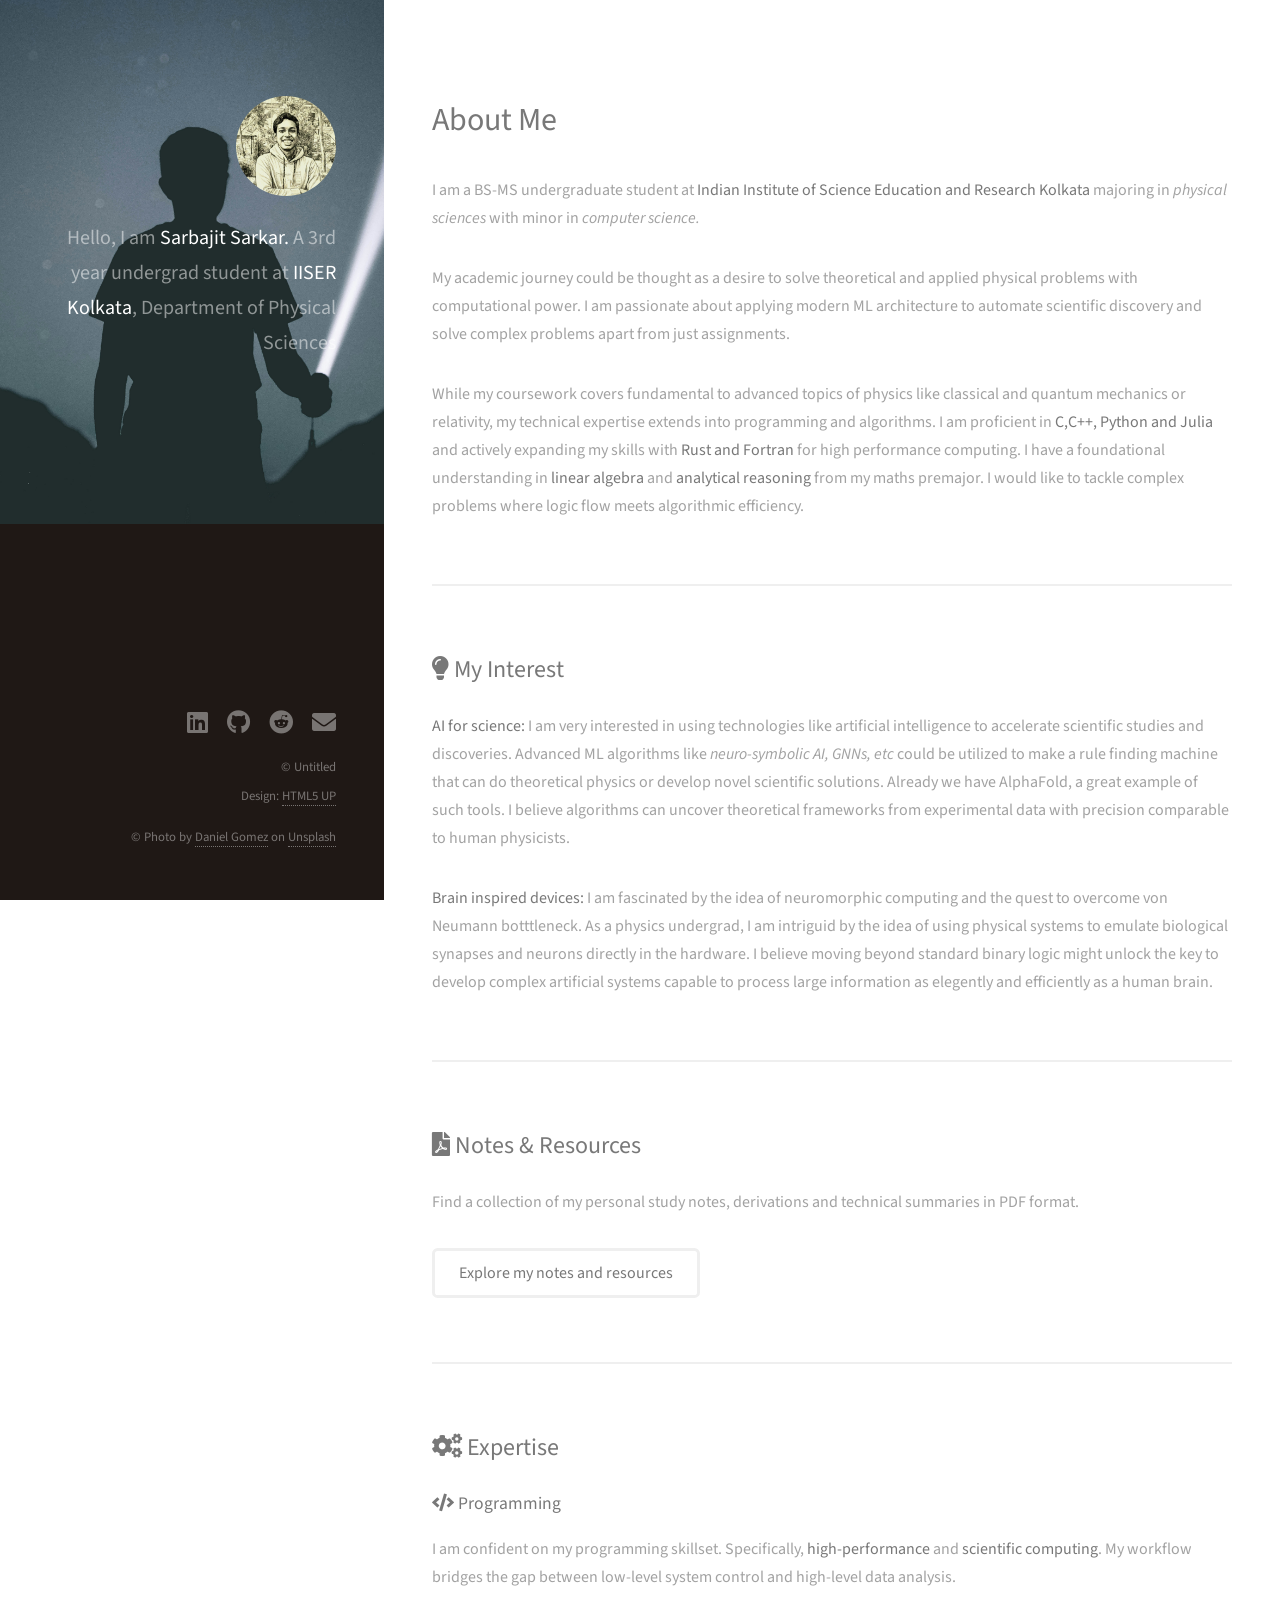
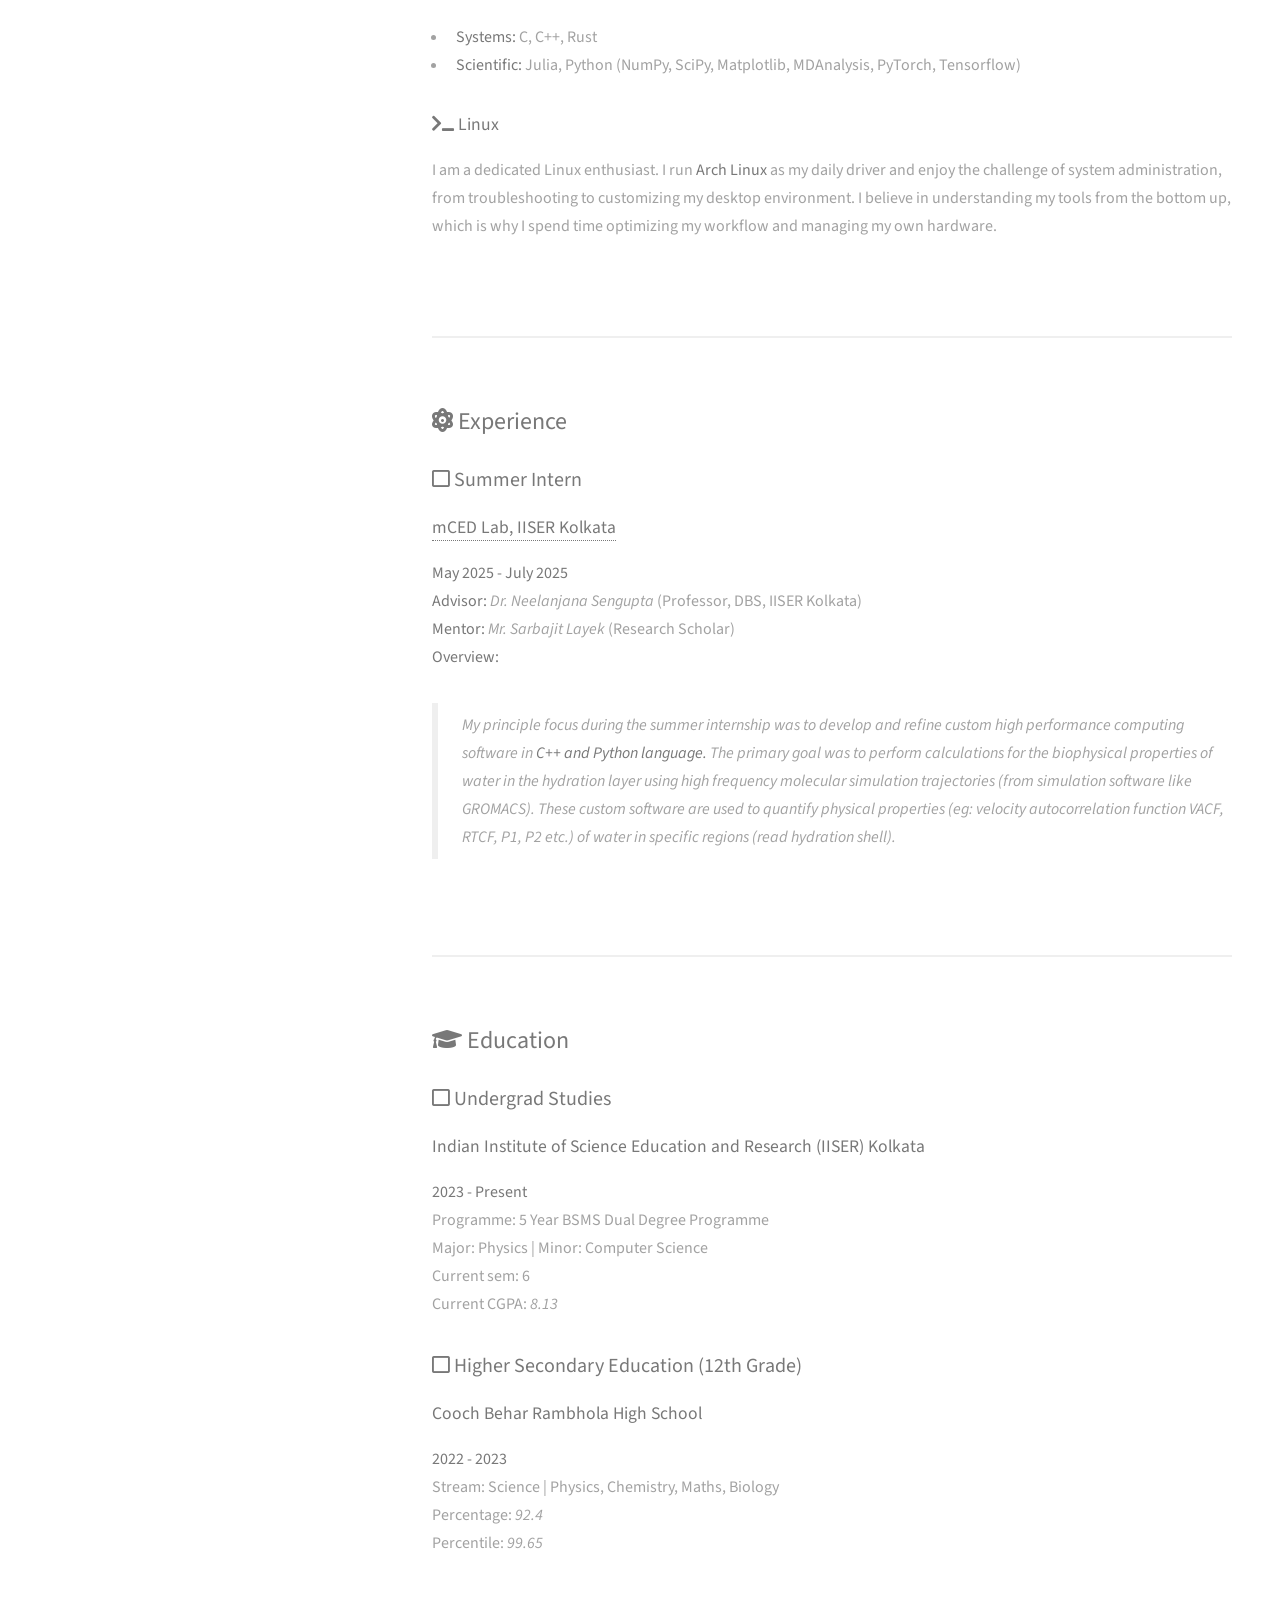
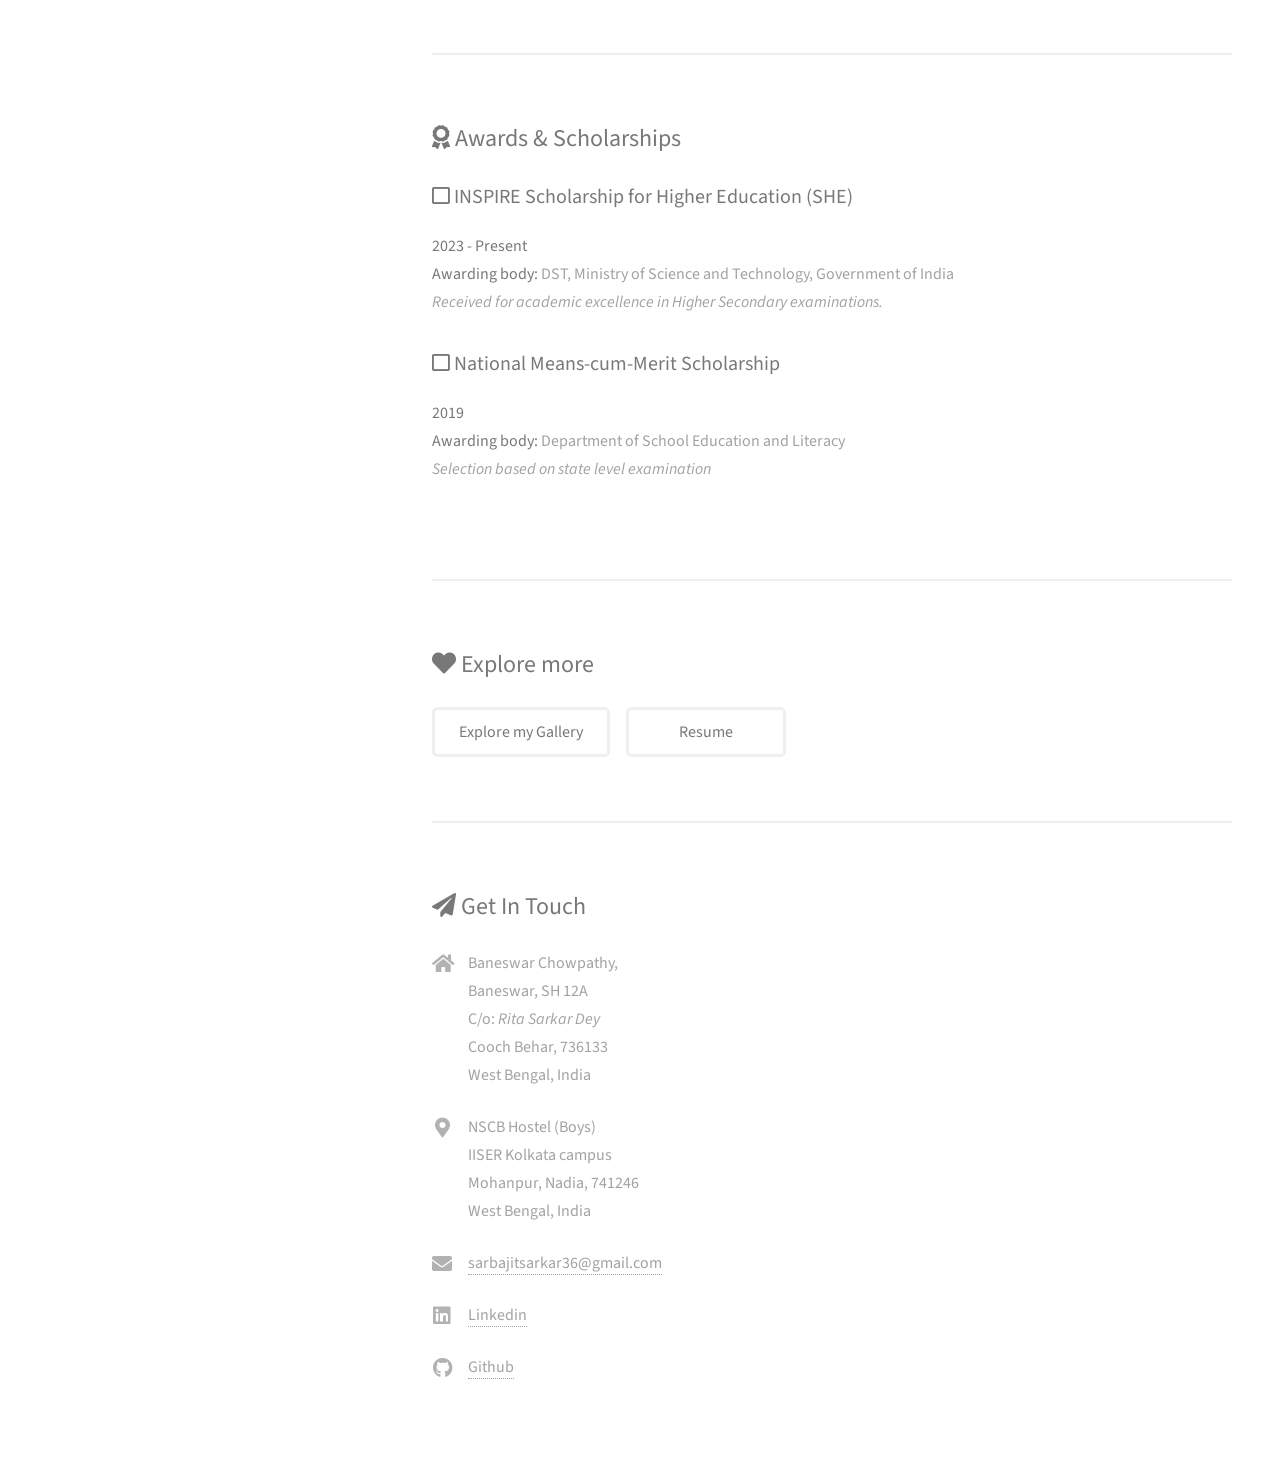
==== index.html @ a907bc39 "Initial commit on the new repository" ====
<!DOCTYPE HTML>
<!--
	Strata by HTML5 UP
	html5up.net | @ajlkn
	Free for personal and commercial use under the CCA 3.0 license (html5up.net/license)
-->
<html>
	<head>
		<title>Sarbajit's Homepage</title>
		<meta charset="utf-8" />
		<meta name="viewport" content="width=device-width, initial-scale=1, user-scalable=no" />
		<link rel="stylesheet" href="assets/css/main.css" />
	</head>
	<body class="is-preload">

		<!-- Header -->
			<header id="header">
				<div class="inner">
					<a href="photogallery.html" class="image avatar"><img src="images/avatar.jpg" alt="Profile photo" /></a>
					<h1>Hello, I am<strong> Sarbajit Sarkar.</strong><br />
					A 3rd year undergrad student at<br />
					<strong>IISER Kolkata</strong>, Department of <br />
					Physical Sciences <br />
					</h1>
				</div>
			</header>

		<!-- Main -->
			<div id="main">

				<!-- One -->
					<section id="one">
						<header class="major">
							<h2>About Me</h2>
						</header>
						<p>I am a BS-MS undergraduate student at <b>Indian Institute of Science Education and Research Kolkata</b> majoring in <em>physical sciences</em> with minor in <em>computer science.</em></p>
						<p>My academic journey could be thought as a desire to solve theoretical and applied physical problems with computational power. I am passionate about applying modern ML architecture to automate scientific discovery and solve complex problems apart from just assignments.</p>
						<p>While my coursework covers fundamental to advanced topics of physics like classical and quantum mechanics or relativity, my technical expertise extends into programming and algorithms. I am proficient in <strong>C,C++, Python and Julia</strong> and actively expanding my skills with <strong>Rust and Fortran</strong> for high performance computing. I have a foundational understanding in <strong>linear algebra</strong> and <strong>analytical reasoning</strong> from my maths premajor. I would like to tackle complex problems where logic flow meets algorithmic efficiency.</p>
						
					</section>

				<!-- Interest -->
					<section id="interest">
						<h2 class="icon solid fa-lightbulb"> My Interest</h2>
						<p><strong>AI for science:</strong> I am very interested in using technologies like artificial intelligence to accelerate scientific studies and discoveries. Advanced ML algorithms like <i>neuro-symbolic AI, GNNs, etc</i> could be utilized to make a rule finding machine that can do theoretical physics or develop novel scientific solutions. Already we have AlphaFold, a great example of such tools. I believe algorithms can uncover theoretical frameworks from experimental data with precision comparable to human physicists.</p>
						<p><strong>Brain inspired devices:</strong> I am fascinated by the idea of neuromorphic computing and the quest to overcome von Neumann botttleneck. As a physics undergrad, I am intriguid by the idea of using physical systems to emulate biological synapses and neurons directly in the hardware. I believe moving beyond standard binary logic might unlock the key to develop complex artificial systems capable to process large information as elegently and efficiently as a human brain.</p>
						
					</section>

				<!-- Notes -->
					<section id="notes">
						<h2 class="icon solid fa-file-pdf"> Notes & Resources</h2>
						<p>Find a collection of my personal study notes, derivations and technical summaries in PDF format.</p>
						<ul class="actions">
							<li><a href="notes.html" class="button">Explore my notes and resources</a></li>
						</ul>
						
					</section>

				<!-- Expertise -->
					<section id="expertise">

						<h2 class="icon solid fa-cogs"> Expertise</h2>
						<div class="row">
            				<div class="col-12">
                				<h4 class="icon solid fa-code"> Programming</h4>
                				<p>
                					I am confident on my programming skillset. Specifically, <strong>high-performance</strong> and <strong>scientific computing</strong>. My workflow bridges the gap between low-level system control and high-level data analysis.
            					
            					<ul>
                					<li><strong>Systems:</strong> C, C++, Rust</li>
                					<li><strong>Scientific:</strong> Julia, Python (NumPy, SciPy, Matplotlib, MDAnalysis, PyTorch, Tensorflow)</li>
            					</ul>
								</p>
            				</div>

							<div class="col-12">
                				<h4 class="icon solid fa-terminal"> Linux</h4>
                				<p>
        							I am a dedicated Linux enthusiast. I run <strong>Arch Linux</strong> as my daily driver and enjoy the challenge of system administration, from troubleshooting to customizing my desktop environment. I believe in understanding my tools from the bottom up, which is why I spend time optimizing my workflow and managing my own hardware.
								</p>
            				</div>

							
        				</div>
						
						
					</section>

				<!-- Experience -->
					<section id="experience">
						<h2 class="icon solid fa-atom"> Experience</h2>
						<div class="row">
							<!-- 2025 Internship -->
            				<div class="col-12">
                				<h3 class="icon fa-square"> Summer Intern</h3>
                				<h4><a href="https://sites.google.com/view/mced-iiserkol/">mCED Lab, IISER Kolkata</a></h4>
                				<p>
                    			<strong>May 2025 - July 2025</strong><br />
								<b>Advisor:</b> <em>Dr. Neelanjana Sengupta</em> (Professor, DBS, IISER Kolkata) <br />
                    			<b>Mentor:</b> <em>Mr. Sarbajit Layek</em> (Research Scholar) <br />
								<b>Overview:</b><br />
								<blockquote>My principle focus during the summer internship was to develop and refine custom high performance computing
								software in <strong>C++ and Python language.</strong> The primary goal was to perform calculations
								for the biophysical properties of water in the <em>hydration layer</em> using high frequency molecular 
								simulation trajectories (from simulation software like <i>GROMACS</i>). These custom software are used to quantify 
								physical properties (eg: <i>velocity autocorrelation function VACF, RTCF, P1, P2 etc.</i>) of water in specific regions (read hydration shell).</blockquote>
								</p>

            				</div>
        				</div>
						
					</section>

				<!-- Education -->
					<section id="education">
						<h2 class="icon solid fa-graduation-cap"> Education</h2>
						<div class="row">
							<!---div class="col-12">
                				<h3 class="icon fa-square"> Masters Project</h3>
                				<h4>Indian Innstitute of Science Education and Research (IISER) Kolkata</h4>
                				<p>
                    			<strong>2027 - 2028</strong><br />
								Programme: 5 Year BSMS Dual Degree Programme<br />
                    			Major: Physics | Minor: Computer Science<br />
								Project overview:
								<blockquote> I want to do a very very good work in my masters project </blockquote>
                				</p>
            				</div--->

            				<div class="col-12">
                				<h3 class="icon fa-square"> Undergrad Studies</h3>
                				<h4>Indian Institute of Science Education and Research (IISER) Kolkata</h4>
                				<p>
                    			<strong>2023 - Present</strong><br />
								Programme: 5 Year BSMS Dual Degree Programme<br />
                    			Major: Physics | Minor: Computer Science<br />
								Current sem: 6 <br />
                    			Current CGPA: <em>8.13</em>
                				</p>
            				</div>

            				<div class="col-12">
                				<h3 class="icon fa-square"> Higher Secondary Education (12th Grade)</h3>
                				<h4>Cooch Behar Rambhola High School</h4>
                				<p>
                    			<strong>2022 - 2023</strong><br />
                    			Stream: Science | Physics, Chemistry, Maths, Biology<br />
                    			Percentage: <em>92.4</em><br />
								Percentile:   <em>99.65</em>
                				</p>
            				</div>
        				</div>
						
					</section>

				<!-- Awards -->
					<section id="awards">
						<h2 class="icon solid fa-award"> Awards & Scholarships</h2>
						<div class="row">
							<div class="col-12">
								<h3 class="icon fa-square"> INSPIRE Scholarship for Higher Education (SHE)</h3>
								<p>
									<strong>2023 - Present</strong><br />
									<strong>Awarding body:</strong> DST, Ministry of Science and Technology, Government of India <br />
									<em>Received for academic excellence in Higher Secondary examinations.</em>
								</p>

							</div>
							<div class="col-12">
								<h3 class="icon fa-square"> National Means-cum-Merit Scholarship</h3>
								<p>
									<strong>2019</strong><br />
									<strong>Awarding body:</strong> Department of School Education and Literacy<br />
									<em>Selection based on state level examination</em>
								</p>

							</div>
						</div>
					</section>

				<!-- explore more -->
					<section id="explore_more">
						<h2 class="icon solid fa-heart"> Explore more</h2>
						<ul class="actions">
							<li><a href="photogallery.html" class="button">Explore my Gallery</a></li>
							<li><a href="CV_SarbajitSarkar.pdf" class="button">Resume</a></li>
						</ul>
						
					</section>

				<!-- Contact -->
					<section id="contact">
						<h2 class="icon solid fa-paper-plane"> Get In Touch</h2>
						<div class="row">
							
							<div class="col-4 col-12-small">
								<ul class="labeled-icons">
									<li>
										<h3 class="icon solid fa-home"><span class="label">Address</span></h3>
										Baneswar Chowpathy, Baneswar, SH 12A <br />
										C/o: <em>Rita Sarkar Dey </em> <br />
										Cooch Behar, 736133<br />
										West Bengal, India<br />
										
									</li>
									<li>
										<h3 class="icon solid fa-map-marker-alt"><span class="label">Address</span></h3>
										NSCB Hostel (Boys)<br />
										IISER Kolkata campus<br />
										Mohanpur, Nadia, 741246<br />
										West Bengal, India
									</li>
									<!---li>
										<h3 class="icon solid fa-mobile-alt"><span class="label">Phone</span></h3>
										000-000-0000
									</li--->
									<li>
										<h3 class="icon solid fa-envelope"><span class="label">Email</span></h3>
										<a href="mailto:sarbajitsarkar36@gmail.com">sarbajitsarkar36@gmail.com</a>										
									</li>
									<li>
										<h3 class="icon brands fa-linkedin"><span class="label">LinkedIn</span></h3>
										<a href="https://www.linkedin.com/in/sarbajit-sarkar-212a362b5?utm_source=share&utm_campaign=share_via&utm_content=profile&utm_medium=android_app">Linkedin</a>
									</li>
									<li>
										<h3 class="icon brands fa-github"><span class="label">Github</span></h3>
										<a href="https://github.com/Sarbajit16108">Github</a>
									</li>
								</ul>
							</div>
						</div>
					</section>

				
			</div>

		<!-- Footer -->
			<footer id="footer">
				<div class="inner">
					<ul class="icons">
						<li><a href="https://www.linkedin.com/in/sarbajit-sarkar-212a362b5?utm_source=share&utm_campaign=share_via&utm_content=profile&utm_medium=android_app" class="icon brands fa-linkedin"><span class="label">LinkedIn</span></a></li>
						<li><a href="https://github.com/Sarbajit16108" class="icon brands fa-github"><span class="label">Github</span></a></li>
						<li><a href="https://www.reddit.com/u/Key_Artist_5770/s/WDmQWSbj86" class="icon brands fa-reddit"><span class="label">Reddit</span></a></li>
						<li><a href="mailto:sarbajitsarkar36@gmail.com" class="icon solid fa-envelope"><span class="label">Email</span></a></li>
					</ul>
					<ul class="copyright">
						<li>&copy; Untitled</li><li>Design: <a href="http://html5up.net">HTML5 UP</a></li>
					</ul>
					<ul class="copyright">
						<li>&copy; Photo by <a href="https://unsplash.com/@naturelensephotographer?utm_source=unsplash&utm_medium=referral&utm_content=creditCopyText">Daniel Gomez</a> on <a href="https://unsplash.com/photos/silhouette-of-a-person-holding-a-flashlight-at-night-OpDJtIAgUrQ?utm_source=unsplash&utm_medium=referral&utm_content=creditCopyText">Unsplash</a></a>
						</li>
					</ul>
				</div>
			</footer>

		<!-- Scripts -->
			<script src="assets/js/jquery.min.js"></script>
			<script src="assets/js/jquery.poptrox.min.js"></script>
			<script src="assets/js/browser.min.js"></script>
			<script src="assets/js/breakpoints.min.js"></script>
			<script src="assets/js/util.js"></script>
			<script src="assets/js/main.js"></script>

	</body>
</html>
---- assets/css/main.css ----
@import url("fontawesome-all.min.css");
@import url("https://fonts.googleapis.com/css?family=Source+Sans+Pro:400,400italic");

/*
	Strata by HTML5 UP
	html5up.net | @ajlkn
	Free for personal and commercial use under the CCA 3.0 license (html5up.net/license)
*/

html, body, div, span, applet, object,
iframe, h1, h2, h3, h4, h5, h6, p, blockquote,
pre, a, abbr, acronym, address, big, cite,
code, del, dfn, em, img, ins, kbd, q, s, samp,
small, strike, strong, sub, sup, tt, var, b,
u, i, center, dl, dt, dd, ol, ul, li, fieldset,
form, label, legend, table, caption, tbody,
tfoot, thead, tr, th, td, article, aside,
canvas, details, embed, figure, figcaption,
footer, header, hgroup, menu, nav, output, ruby,
section, summary, time, mark, audio, video {
	margin: 0;
	padding: 0;
	border: 0;
	font-size: 100%;
	font: inherit;
	vertical-align: baseline;}

article, aside, details, figcaption, figure,
footer, header, hgroup, menu, nav, section {
	display: block;}

body {
	line-height: 1;
}

ol, ul {
	list-style: none;
}

blockquote, q {
	quotes: none;
}

	blockquote:before, blockquote:after, q:before, q:after {
		content: '';
		content: none;
	}

table {
	border-collapse: collapse;
	border-spacing: 0;
}

body {
	-webkit-text-size-adjust: none;
}

mark {
	background-color: transparent;
	color: inherit;
}

input::-moz-focus-inner {
	border: 0;
	padding: 0;
}

input, select, textarea {
	-moz-appearance: none;
	-webkit-appearance: none;
	-ms-appearance: none;
	appearance: none;
}

/* Basic */

	html {
		box-sizing: border-box;
	}

	*, *:before, *:after {
		box-sizing: inherit;
	}

	body {
		background: #fff;
	}

		body.is-preload *, body.is-preload *:before, body.is-preload *:after {
			-moz-animation: none !important;
			-webkit-animation: none !important;
			-ms-animation: none !important;
			animation: none !important;
			-moz-transition: none !important;
			-webkit-transition: none !important;
			-ms-transition: none !important;
			transition: none !important;
		}

	body, input, select, textarea {
		color: #a2a2a2;
		font-family: "Source Sans Pro", Helvetica, sans-serif;
		font-size: 16pt;
		font-weight: 400;
		line-height: 1.75em;
	}

	a {
		-moz-transition: color 0.2s ease-in-out, border-color 0.2s ease-in-out;
		-webkit-transition: color 0.2s ease-in-out, border-color 0.2s ease-in-out;
		-ms-transition: color 0.2s ease-in-out, border-color 0.2s ease-in-out;
		transition: color 0.2s ease-in-out, border-color 0.2s ease-in-out;
		border-bottom: dotted 1px;
		color: #1793d1;
		text-decoration: none;
	}

		a:hover {
			border-bottom-color: transparent;
			color: #1793d1 !important;
			text-decoration: none;
		}

	strong, b {
		color: #787878;
		font-weight: 400;
	}

	em, i {
		font-style: italic;
	}

	p {
		margin: 0 0 2em 0;
	}

	h1, h2, h3, h4, h5, h6 {
		color: #787878;
		font-weight: 400;
		line-height: 1em;
		margin: 0 0 1em 0;
	}

		h1 a, h2 a, h3 a, h4 a, h5 a, h6 a {
			color: inherit;
			text-decoration: none;
		}

	h1 {
		font-size: 2em;
		line-height: 1.5em;
	}

	h2 {
		font-size: 1.5em;
		line-height: 1.5em;
	}

	h3 {
		font-size: 1.25em;
		line-height: 1.5em;
	}

	h4 {
		font-size: 1.1em;
		line-height: 1.5em;
	}

	h5 {
		font-size: 0.9em;
		line-height: 1.5em;
	}

	h6 {
		font-size: 0.7em;
		line-height: 1.5em;
	}

	sub {
		font-size: 0.8em;
		position: relative;
		top: 0.5em;
	}

	sup {
		font-size: 0.8em;
		position: relative;
		top: -0.5em;
	}

	hr {
		border: 0;
		border-bottom: solid 2px #efefef;
		margin: 2em 0;
	}

		hr.major {
			margin: 3em 0;
		}

	blockquote {
		border-left: solid 6px #efefef;
		font-style: italic;
		margin: 0 0 2em 0;
		padding: 0.5em 0 0.5em 1.5em;
	}

	code {
		background: #f7f7f7;
		border-radius: 0.35em;
		border: solid 2px #efefef;
		font-family: "Courier New", monospace;
		font-size: 0.9em;
		margin: 0 0.25em;
		padding: 0.25em 0.65em;
	}

	pre {
		-webkit-overflow-scrolling: touch;
		font-family: "Courier New", monospace;
		font-size: 0.9em;
		margin: 0 0 2em 0;
	}

		pre code {
			display: block;
			line-height: 1.75em;
			padding: 1em 1.5em;
			overflow-x: auto;
		}

	.align-left {
		text-align: left;
	}

	.align-center {
		text-align: center;
	}

	.align-right {
		text-align: right;
	}

/* Container */

	.container {
		margin: 0 auto;
		max-width: calc(100% - 4em);
		width: 100%;
	}

		.container.xsmall {
			width: 25%;
		}

		.container.small {
			width: 50%;
		}

		.container.medium {
			width: 75%;
		}

		.container.large {
			width: 125%;
		}

		.container.xlarge {
			width: 150%;
		}

		.container.max {
			width: 100%;
		}

		@media screen and (max-width: 980px) {

			.container {
				width: 100% !important;
				max-width: 100% !important;
			}

		}

		@media screen and (max-width: 480px) {

			.container {
				max-width: calc(100% - 3em);
			}

		}

/* Row */

	.row {
		display: flex;
		flex-wrap: wrap;
		box-sizing: border-box;
		align-items: stretch;
	}

		.row > * {
			box-sizing: border-box;
		}

		.row.gtr-uniform > * > :last-child {
			margin-bottom: 0;
		}

		.row.aln-left {
			justify-content: flex-start;
		}

		.row.aln-center {
			justify-content: center;
		}

		.row.aln-right {
			justify-content: flex-end;
		}

		.row.aln-top {
			align-items: flex-start;
		}

		.row.aln-middle {
			align-items: center;
		}

		.row.aln-bottom {
			align-items: flex-end;
		}

		.row > .imp {
			order: -1;
		}

		.row > .col-1 {
			width: 8.33333%;
		}

		.row > .off-1 {
			margin-left: 8.33333%;
		}

		.row > .col-2 {
			width: 16.66667%;
		}

		.row > .off-2 {
			margin-left: 16.66667%;
		}

		.row > .col-3 {
			width: 25%;
		}

		.row > .off-3 {
			margin-left: 25%;
		}

		.row > .col-4 {
			width: 33.33333%;
		}

		.row > .off-4 {
			margin-left: 33.33333%;
		}

		.row > .col-5 {
			width: 41.66667%;
		}

		.row > .off-5 {
			margin-left: 41.66667%;
		}

		.row > .col-6 {
			width: 50%;
		}

		.row > .off-6 {
			margin-left: 50%;
		}

		.row > .col-7 {
			width: 58.33333%;
		}

		.row > .off-7 {
			margin-left: 58.33333%;
		}

		.row > .col-8 {
			width: 66.66667%;
		}

		.row > .off-8 {
			margin-left: 66.66667%;
		}

		.row > .col-9 {
			width: 75%;
		}

		.row > .off-9 {
			margin-left: 75%;
		}

		.row > .col-10 {
			width: 83.33333%;
		}

		.row > .off-10 {
			margin-left: 83.33333%;
		}

		.row > .col-11 {
			width: 91.66667%;
		}

		.row > .off-11 {
			margin-left: 91.66667%;
		}

		.row > .col-12 {
			width: 100%;
		}

		.row > .off-12 {
			margin-left: 100%;
		}

		.row.gtr-0 {
			margin-top: 0;
			margin-left: 0em;
		}

			.row.gtr-0 > * {
				padding: 0 0 0 0em;
			}

			.row.gtr-0.gtr-uniform {
				margin-top: 0em;
			}

				.row.gtr-0.gtr-uniform > * {
					padding-top: 0em;
				}

		.row.gtr-25 {
			margin-top: 0;
			margin-left: -0.625em;
		}

			.row.gtr-25 > * {
				padding: 0 0 0 0.625em;
			}

			.row.gtr-25.gtr-uniform {
				margin-top: -0.625em;
			}

				.row.gtr-25.gtr-uniform > * {
					padding-top: 0.625em;
				}

		.row.gtr-50 {
			margin-top: 0;
			margin-left: -1.25em;
		}

			.row.gtr-50 > * {
				padding: 0 0 0 1.25em;
			}

			.row.gtr-50.gtr-uniform {
				margin-top: -1.25em;
			}

				.row.gtr-50.gtr-uniform > * {
					padding-top: 1.25em;
				}

		.row {
			margin-top: 0;
			margin-left: -2.5em;
		}

			.row > * {
				padding: 0 0 0 2.5em;
			}

			.row.gtr-uniform {
				margin-top: -2.5em;
			}

				.row.gtr-uniform > * {
					padding-top: 2.5em;
				}

		.row.gtr-150 {
			margin-top: 0;
			margin-left: -3.75em;
		}

			.row.gtr-150 > * {
				padding: 0 0 0 3.75em;
			}

			.row.gtr-150.gtr-uniform {
				margin-top: -3.75em;
			}

				.row.gtr-150.gtr-uniform > * {
					padding-top: 3.75em;
				}

		.row.gtr-200 {
			margin-top: 0;
			margin-left: -5em;
		}

			.row.gtr-200 > * {
				padding: 0 0 0 5em;
			}

			.row.gtr-200.gtr-uniform {
				margin-top: -5em;
			}

				.row.gtr-200.gtr-uniform > * {
					padding-top: 5em;
				}

		@media screen and (max-width: 1800px) {

			.row {
				display: flex;
				flex-wrap: wrap;
				box-sizing: border-box;
				align-items: stretch;
			}

				.row > * {
					box-sizing: border-box;
				}

				.row.gtr-uniform > * > :last-child {
					margin-bottom: 0;
				}

				.row.aln-left {
					justify-content: flex-start;
				}

				.row.aln-center {
					justify-content: center;
				}

				.row.aln-right {
					justify-content: flex-end;
				}

				.row.aln-top {
					align-items: flex-start;
				}

				.row.aln-middle {
					align-items: center;
				}

				.row.aln-bottom {
					align-items: flex-end;
				}

				.row > .imp-xlarge {
					order: -1;
				}

				.row > .col-1-xlarge {
					width: 8.33333%;
				}

				.row > .off-1-xlarge {
					margin-left: 8.33333%;
				}

				.row > .col-2-xlarge {
					width: 16.66667%;
				}

				.row > .off-2-xlarge {
					margin-left: 16.66667%;
				}

				.row > .col-3-xlarge {
					width: 25%;
				}

				.row > .off-3-xlarge {
					margin-left: 25%;
				}

				.row > .col-4-xlarge {
					width: 33.33333%;
				}

				.row > .off-4-xlarge {
					margin-left: 33.33333%;
				}

				.row > .col-5-xlarge {
					width: 41.66667%;
				}

				.row > .off-5-xlarge {
					margin-left: 41.66667%;
				}

				.row > .col-6-xlarge {
					width: 50%;
				}

				.row > .off-6-xlarge {
					margin-left: 50%;
				}

				.row > .col-7-xlarge {
					width: 58.33333%;
				}

				.row > .off-7-xlarge {
					margin-left: 58.33333%;
				}

				.row > .col-8-xlarge {
					width: 66.66667%;
				}

				.row > .off-8-xlarge {
					margin-left: 66.66667%;
				}

				.row > .col-9-xlarge {
					width: 75%;
				}

				.row > .off-9-xlarge {
					margin-left: 75%;
				}

				.row > .col-10-xlarge {
					width: 83.33333%;
				}

				.row > .off-10-xlarge {
					margin-left: 83.33333%;
				}

				.row > .col-11-xlarge {
					width: 91.66667%;
				}

				.row > .off-11-xlarge {
					margin-left: 91.66667%;
				}

				.row > .col-12-xlarge {
					width: 100%;
				}

				.row > .off-12-xlarge {
					margin-left: 100%;
				}

				.row.gtr-0 {
					margin-top: 0;
					margin-left: 0em;
				}

					.row.gtr-0 > * {
						padding: 0 0 0 0em;
					}

					.row.gtr-0.gtr-uniform {
						margin-top: 0em;
					}

						.row.gtr-0.gtr-uniform > * {
							padding-top: 0em;
						}

				.row.gtr-25 {
					margin-top: 0;
					margin-left: -0.625em;
				}

					.row.gtr-25 > * {
						padding: 0 0 0 0.625em;
					}

					.row.gtr-25.gtr-uniform {
						margin-top: -0.625em;
					}

						.row.gtr-25.gtr-uniform > * {
							padding-top: 0.625em;
						}

				.row.gtr-50 {
					margin-top: 0;
					margin-left: -1.25em;
				}

					.row.gtr-50 > * {
						padding: 0 0 0 1.25em;
					}

					.row.gtr-50.gtr-uniform {
						margin-top: -1.25em;
					}

						.row.gtr-50.gtr-uniform > * {
							padding-top: 1.25em;
						}

				.row {
					margin-top: 0;
					margin-left: -2.5em;
				}

					.row > * {
						padding: 0 0 0 2.5em;
					}

					.row.gtr-uniform {
						margin-top: -2.5em;
					}

						.row.gtr-uniform > * {
							padding-top: 2.5em;
						}

				.row.gtr-150 {
					margin-top: 0;
					margin-left: -3.75em;
				}

					.row.gtr-150 > * {
						padding: 0 0 0 3.75em;
					}

					.row.gtr-150.gtr-uniform {
						margin-top: -3.75em;
					}

						.row.gtr-150.gtr-uniform > * {
							padding-top: 3.75em;
						}

				.row.gtr-200 {
					margin-top: 0;
					margin-left: -5em;
				}

					.row.gtr-200 > * {
						padding: 0 0 0 5em;
					}

					.row.gtr-200.gtr-uniform {
						margin-top: -5em;
					}

						.row.gtr-200.gtr-uniform > * {
							padding-top: 5em;
						}

		}

		@media screen and (max-width: 1280px) {

			.row {
				display: flex;
				flex-wrap: wrap;
				box-sizing: border-box;
				align-items: stretch;
			}

				.row > * {
					box-sizing: border-box;
				}

				.row.gtr-uniform > * > :last-child {
					margin-bottom: 0;
				}

				.row.aln-left {
					justify-content: flex-start;
				}

				.row.aln-center {
					justify-content: center;
				}

				.row.aln-right {
					justify-content: flex-end;
				}

				.row.aln-top {
					align-items: flex-start;
				}

				.row.aln-middle {
					align-items: center;
				}

				.row.aln-bottom {
					align-items: flex-end;
				}

				.row > .imp-large {
					order: -1;
				}

				.row > .col-1-large {
					width: 8.33333%;
				}

				.row > .off-1-large {
					margin-left: 8.33333%;
				}

				.row > .col-2-large {
					width: 16.66667%;
				}

				.row > .off-2-large {
					margin-left: 16.66667%;
				}

				.row > .col-3-large {
					width: 25%;
				}

				.row > .off-3-large {
					margin-left: 25%;
				}

				.row > .col-4-large {
					width: 33.33333%;
				}

				.row > .off-4-large {
					margin-left: 33.33333%;
				}

				.row > .col-5-large {
					width: 41.66667%;
				}

				.row > .off-5-large {
					margin-left: 41.66667%;
				}

				.row > .col-6-large {
					width: 50%;
				}

				.row > .off-6-large {
					margin-left: 50%;
				}

				.row > .col-7-large {
					width: 58.33333%;
				}

				.row > .off-7-large {
					margin-left: 58.33333%;
				}

				.row > .col-8-large {
					width: 66.66667%;
				}

				.row > .off-8-large {
					margin-left: 66.66667%;
				}

				.row > .col-9-large {
					width: 75%;
				}

				.row > .off-9-large {
					margin-left: 75%;
				}

				.row > .col-10-large {
					width: 83.33333%;
				}

				.row > .off-10-large {
					margin-left: 83.33333%;
				}

				.row > .col-11-large {
					width: 91.66667%;
				}

				.row > .off-11-large {
					margin-left: 91.66667%;
				}

				.row > .col-12-large {
					width: 100%;
				}

				.row > .off-12-large {
					margin-left: 100%;
				}

				.row.gtr-0 {
					margin-top: 0;
					margin-left: 0em;
				}

					.row.gtr-0 > * {
						padding: 0 0 0 0em;
					}

					.row.gtr-0.gtr-uniform {
						margin-top: 0em;
					}

						.row.gtr-0.gtr-uniform > * {
							padding-top: 0em;
						}

				.row.gtr-25 {
					margin-top: 0;
					margin-left: -0.5em;
				}

					.row.gtr-25 > * {
						padding: 0 0 0 0.5em;
					}

					.row.gtr-25.gtr-uniform {
						margin-top: -0.5em;
					}

						.row.gtr-25.gtr-uniform > * {
							padding-top: 0.5em;
						}

				.row.gtr-50 {
					margin-top: 0;
					margin-left: -1em;
				}

					.row.gtr-50 > * {
						padding: 0 0 0 1em;
					}

					.row.gtr-50.gtr-uniform {
						margin-top: -1em;
					}

						.row.gtr-50.gtr-uniform > * {
							padding-top: 1em;
						}

				.row {
					margin-top: 0;
					margin-left: -2em;
				}

					.row > * {
						padding: 0 0 0 2em;
					}

					.row.gtr-uniform {
						margin-top: -2em;
					}

						.row.gtr-uniform > * {
							padding-top: 2em;
						}

				.row.gtr-150 {
					margin-top: 0;
					margin-left: -3em;
				}

					.row.gtr-150 > * {
						padding: 0 0 0 3em;
					}

					.row.gtr-150.gtr-uniform {
						margin-top: -3em;
					}

						.row.gtr-150.gtr-uniform > * {
							padding-top: 3em;
						}

				.row.gtr-200 {
					margin-top: 0;
					margin-left: -4em;
				}

					.row.gtr-200 > * {
						padding: 0 0 0 4em;
					}

					.row.gtr-200.gtr-uniform {
						margin-top: -4em;
					}

						.row.gtr-200.gtr-uniform > * {
							padding-top: 4em;
						}

		}

		@media screen and (max-width: 980px) {

			.row {
				display: flex;
				flex-wrap: wrap;
				box-sizing: border-box;
				align-items: stretch;
			}

				.row > * {
					box-sizing: border-box;
				}

				.row.gtr-uniform > * > :last-child {
					margin-bottom: 0;
				}

				.row.aln-left {
					justify-content: flex-start;
				}

				.row.aln-center {
					justify-content: center;
				}

				.row.aln-right {
					justify-content: flex-end;
				}

				.row.aln-top {
					align-items: flex-start;
				}

				.row.aln-middle {
					align-items: center;
				}

				.row.aln-bottom {
					align-items: flex-end;
				}

				.row > .imp-medium {
					order: -1;
				}

				.row > .col-1-medium {
					width: 8.33333%;
				}

				.row > .off-1-medium {
					margin-left: 8.33333%;
				}

				.row > .col-2-medium {
					width: 16.66667%;
				}

				.row > .off-2-medium {
					margin-left: 16.66667%;
				}

				.row > .col-3-medium {
					width: 25%;
				}

				.row > .off-3-medium {
					margin-left: 25%;
				}

				.row > .col-4-medium {
					width: 33.33333%;
				}

				.row > .off-4-medium {
					margin-left: 33.33333%;
				}

				.row > .col-5-medium {
					width: 41.66667%;
				}

				.row > .off-5-medium {
					margin-left: 41.66667%;
				}

				.row > .col-6-medium {
					width: 50%;
				}

				.row > .off-6-medium {
					margin-left: 50%;
				}

				.row > .col-7-medium {
					width: 58.33333%;
				}

				.row > .off-7-medium {
					margin-left: 58.33333%;
				}

				.row > .col-8-medium {
					width: 66.66667%;
				}

				.row > .off-8-medium {
					margin-left: 66.66667%;
				}

				.row > .col-9-medium {
					width: 75%;
				}

				.row > .off-9-medium {
					margin-left: 75%;
				}

				.row > .col-10-medium {
					width: 83.33333%;
				}

				.row > .off-10-medium {
					margin-left: 83.33333%;
				}

				.row > .col-11-medium {
					width: 91.66667%;
				}

				.row > .off-11-medium {
					margin-left: 91.66667%;
				}

				.row > .col-12-medium {
					width: 100%;
				}

				.row > .off-12-medium {
					margin-left: 100%;
				}

				.row.gtr-0 {
					margin-top: 0;
					margin-left: 0em;
				}

					.row.gtr-0 > * {
						padding: 0 0 0 0em;
					}

					.row.gtr-0.gtr-uniform {
						margin-top: 0em;
					}

						.row.gtr-0.gtr-uniform > * {
							padding-top: 0em;
						}

				.row.gtr-25 {
					margin-top: 0;
					margin-left: -0.5em;
				}

					.row.gtr-25 > * {
						padding: 0 0 0 0.5em;
					}

					.row.gtr-25.gtr-uniform {
						margin-top: -0.5em;
					}

						.row.gtr-25.gtr-uniform > * {
							padding-top: 0.5em;
						}

				.row.gtr-50 {
					margin-top: 0;
					margin-left: -1em;
				}

					.row.gtr-50 > * {
						padding: 0 0 0 1em;
					}

					.row.gtr-50.gtr-uniform {
						margin-top: -1em;
					}

						.row.gtr-50.gtr-uniform > * {
							padding-top: 1em;
						}

				.row {
					margin-top: 0;
					margin-left: -2em;
				}

					.row > * {
						padding: 0 0 0 2em;
					}

					.row.gtr-uniform {
						margin-top: -2em;
					}

						.row.gtr-uniform > * {
							padding-top: 2em;
						}

				.row.gtr-150 {
					margin-top: 0;
					margin-left: -3em;
				}

					.row.gtr-150 > * {
						padding: 0 0 0 3em;
					}

					.row.gtr-150.gtr-uniform {
						margin-top: -3em;
					}

						.row.gtr-150.gtr-uniform > * {
							padding-top: 3em;
						}

				.row.gtr-200 {
					margin-top: 0;
					margin-left: -4em;
				}

					.row.gtr-200 > * {
						padding: 0 0 0 4em;
					}

					.row.gtr-200.gtr-uniform {
						margin-top: -4em;
					}

						.row.gtr-200.gtr-uniform > * {
							padding-top: 4em;
						}

		}

		@media screen and (max-width: 736px) {

			.row {
				display: flex;
				flex-wrap: wrap;
				box-sizing: border-box;
				align-items: stretch;
			}

				.row > * {
					box-sizing: border-box;
				}

				.row.gtr-uniform > * > :last-child {
					margin-bottom: 0;
				}

				.row.aln-left {
					justify-content: flex-start;
				}

				.row.aln-center {
					justify-content: center;
				}

				.row.aln-right {
					justify-content: flex-end;
				}

				.row.aln-top {
					align-items: flex-start;
				}

				.row.aln-middle {
					align-items: center;
				}

				.row.aln-bottom {
					align-items: flex-end;
				}

				.row > .imp-small {
					order: -1;
				}

				.row > .col-1-small {
					width: 8.33333%;
				}

				.row > .off-1-small {
					margin-left: 8.33333%;
				}

				.row > .col-2-small {
					width: 16.66667%;
				}

				.row > .off-2-small {
					margin-left: 16.66667%;
				}

				.row > .col-3-small {
					width: 25%;
				}

				.row > .off-3-small {
					margin-left: 25%;
				}

				.row > .col-4-small {
					width: 33.33333%;
				}

				.row > .off-4-small {
					margin-left: 33.33333%;
				}

				.row > .col-5-small {
					width: 41.66667%;
				}

				.row > .off-5-small {
					margin-left: 41.66667%;
				}

				.row > .col-6-small {
					width: 50%;
				}

				.row > .off-6-small {
					margin-left: 50%;
				}

				.row > .col-7-small {
					width: 58.33333%;
				}

				.row > .off-7-small {
					margin-left: 58.33333%;
				}

				.row > .col-8-small {
					width: 66.66667%;
				}

				.row > .off-8-small {
					margin-left: 66.66667%;
				}

				.row > .col-9-small {
					width: 75%;
				}

				.row > .off-9-small {
					margin-left: 75%;
				}

				.row > .col-10-small {
					width: 83.33333%;
				}

				.row > .off-10-small {
					margin-left: 83.33333%;
				}

				.row > .col-11-small {
					width: 91.66667%;
				}

				.row > .off-11-small {
					margin-left: 91.66667%;
				}

				.row > .col-12-small {
					width: 100%;
				}

				.row > .off-12-small {
					margin-left: 100%;
				}

				.row.gtr-0 {
					margin-top: 0;
					margin-left: 0em;
				}

					.row.gtr-0 > * {
						padding: 0 0 0 0em;
					}

					.row.gtr-0.gtr-uniform {
						margin-top: 0em;
					}

						.row.gtr-0.gtr-uniform > * {
							padding-top: 0em;
						}

				.row.gtr-25 {
					margin-top: 0;
					margin-left: -0.375em;
				}

					.row.gtr-25 > * {
						padding: 0 0 0 0.375em;
					}

					.row.gtr-25.gtr-uniform {
						margin-top: -0.375em;
					}

						.row.gtr-25.gtr-uniform > * {
							padding-top: 0.375em;
						}

				.row.gtr-50 {
					margin-top: 0;
					margin-left: -0.75em;
				}

					.row.gtr-50 > * {
						padding: 0 0 0 0.75em;
					}

					.row.gtr-50.gtr-uniform {
						margin-top: -0.75em;
					}

						.row.gtr-50.gtr-uniform > * {
							padding-top: 0.75em;
						}

				.row {
					margin-top: 0;
					margin-left: -1.5em;
				}

					.row > * {
						padding: 0 0 0 1.5em;
					}

					.row.gtr-uniform {
						margin-top: -1.5em;
					}

						.row.gtr-uniform > * {
							padding-top: 1.5em;
						}

				.row.gtr-150 {
					margin-top: 0;
					margin-left: -2.25em;
				}

					.row.gtr-150 > * {
						padding: 0 0 0 2.25em;
					}

					.row.gtr-150.gtr-uniform {
						margin-top: -2.25em;
					}

						.row.gtr-150.gtr-uniform > * {
							padding-top: 2.25em;
						}

				.row.gtr-200 {
					margin-top: 0;
					margin-left: -3em;
				}

					.row.gtr-200 > * {
						padding: 0 0 0 3em;
					}

					.row.gtr-200.gtr-uniform {
						margin-top: -3em;
					}

						.row.gtr-200.gtr-uniform > * {
							padding-top: 3em;
						}

		}

		@media screen and (max-width: 480px) {

			.row {
				display: flex;
				flex-wrap: wrap;
				box-sizing: border-box;
				align-items: stretch;
			}

				.row > * {
					box-sizing: border-box;
				}

				.row.gtr-uniform > * > :last-child {
					margin-bottom: 0;
				}

				.row.aln-left {
					justify-content: flex-start;
				}

				.row.aln-center {
					justify-content: center;
				}

				.row.aln-right {
					justify-content: flex-end;
				}

				.row.aln-top {
					align-items: flex-start;
				}

				.row.aln-middle {
					align-items: center;
				}

				.row.aln-bottom {
					align-items: flex-end;
				}

				.row > .imp-xsmall {
					order: -1;
				}

				.row > .col-1-xsmall {
					width: 8.33333%;
				}

				.row > .off-1-xsmall {
					margin-left: 8.33333%;
				}

				.row > .col-2-xsmall {
					width: 16.66667%;
				}

				.row > .off-2-xsmall {
					margin-left: 16.66667%;
				}

				.row > .col-3-xsmall {
					width: 25%;
				}

				.row > .off-3-xsmall {
					margin-left: 25%;
				}

				.row > .col-4-xsmall {
					width: 33.33333%;
				}

				.row > .off-4-xsmall {
					margin-left: 33.33333%;
				}

				.row > .col-5-xsmall {
					width: 41.66667%;
				}

				.row > .off-5-xsmall {
					margin-left: 41.66667%;
				}

				.row > .col-6-xsmall {
					width: 50%;
				}

				.row > .off-6-xsmall {
					margin-left: 50%;
				}

				.row > .col-7-xsmall {
					width: 58.33333%;
				}

				.row > .off-7-xsmall {
					margin-left: 58.33333%;
				}

				.row > .col-8-xsmall {
					width: 66.66667%;
				}

				.row > .off-8-xsmall {
					margin-left: 66.66667%;
				}

				.row > .col-9-xsmall {
					width: 75%;
				}

				.row > .off-9-xsmall {
					margin-left: 75%;
				}

				.row > .col-10-xsmall {
					width: 83.33333%;
				}

				.row > .off-10-xsmall {
					margin-left: 83.33333%;
				}

				.row > .col-11-xsmall {
					width: 91.66667%;
				}

				.row > .off-11-xsmall {
					margin-left: 91.66667%;
				}

				.row > .col-12-xsmall {
					width: 100%;
				}

				.row > .off-12-xsmall {
					margin-left: 100%;
				}

				.row.gtr-0 {
					margin-top: 0;
					margin-left: 0em;
				}

					.row.gtr-0 > * {
						padding: 0 0 0 0em;
					}

					.row.gtr-0.gtr-uniform {
						margin-top: 0em;
					}

						.row.gtr-0.gtr-uniform > * {
							padding-top: 0em;
						}

				.row.gtr-25 {
					margin-top: 0;
					margin-left: -0.375em;
				}

					.row.gtr-25 > * {
						padding: 0 0 0 0.375em;
					}

					.row.gtr-25.gtr-uniform {
						margin-top: -0.375em;
					}

						.row.gtr-25.gtr-uniform > * {
							padding-top: 0.375em;
						}

				.row.gtr-50 {
					margin-top: 0;
					margin-left: -0.75em;
				}

					.row.gtr-50 > * {
						padding: 0 0 0 0.75em;
					}

					.row.gtr-50.gtr-uniform {
						margin-top: -0.75em;
					}

						.row.gtr-50.gtr-uniform > * {
							padding-top: 0.75em;
						}

				.row {
					margin-top: 0;
					margin-left: -1.5em;
				}

					.row > * {
						padding: 0 0 0 1.5em;
					}

					.row.gtr-uniform {
						margin-top: -1.5em;
					}

						.row.gtr-uniform > * {
							padding-top: 1.5em;
						}

				.row.gtr-150 {
					margin-top: 0;
					margin-left: -2.25em;
				}

					.row.gtr-150 > * {
						padding: 0 0 0 2.25em;
					}

					.row.gtr-150.gtr-uniform {
						margin-top: -2.25em;
					}

						.row.gtr-150.gtr-uniform > * {
							padding-top: 2.25em;
						}

				.row.gtr-200 {
					margin-top: 0;
					margin-left: -3em;
				}

					.row.gtr-200 > * {
						padding: 0 0 0 3em;
					}

					.row.gtr-200.gtr-uniform {
						margin-top: -3em;
					}

						.row.gtr-200.gtr-uniform > * {
							padding-top: 3em;
						}

		}

/* Section/Article */

	section.special, article.special {
		text-align: center;
	}

	header p {
		color: #b2b2b2;
		position: relative;
		margin: 0 0 1.5em 0;
	}

	header h2 + p {
		font-size: 1.25em;
		margin-top: -1em;
		line-height: 1.5em;
	}

	header h3 + p {
		font-size: 1.1em;
		margin-top: -0.8em;
		line-height: 1.5em;
	}

	header h4 + p,
	header h5 + p,
	header h6 + p {
		font-size: 0.9em;
		margin-top: -0.6em;
		line-height: 1.5em;
	}

	header.major h2 {
		font-size: 2em;
	}

/* Form */

	form {
		margin: 0 0 2em 0;
	}

	label {
		color: #787878;
		display: block;
		font-size: 0.9em;
		font-weight: 400;
		margin: 0 0 1em 0;
	}

	input[type="text"],
	input[type="password"],
	input[type="email"],
	select,
	textarea {
		-moz-appearance: none;
		-webkit-appearance: none;
		-ms-appearance: none;
		appearance: none;
		background: #f7f7f7;
		border-radius: 0.35em;
		border: solid 2px transparent;
		color: inherit;
		display: block;
		outline: 0;
		padding: 0 0.75em;
		text-decoration: none;
		width: 100%;
	}

		input[type="text"]:invalid,
		input[type="password"]:invalid,
		input[type="email"]:invalid,
		select:invalid,
		textarea:invalid {
			box-shadow: none;
		}

		input[type="text"]:focus,
		input[type="password"]:focus,
		input[type="email"]:focus,
		select:focus,
		textarea:focus {
			border-color: #1793d1;
		}

	select {
		background-image: url("data:image/svg+xml;charset=utf8,%3Csvg xmlns='http://www.w3.org/2000/svg' width='40' height='40' preserveAspectRatio='none' viewBox='0 0 40 40'%3E%3Cpath d='M9.4,12.3l10.4,10.4l10.4-10.4c0.2-0.2,0.5-0.4,0.9-0.4c0.3,0,0.6,0.1,0.9,0.4l3.3,3.3c0.2,0.2,0.4,0.5,0.4,0.9 c0,0.4-0.1,0.6-0.4,0.9L20.7,31.9c-0.2,0.2-0.5,0.4-0.9,0.4c-0.3,0-0.6-0.1-0.9-0.4L4.3,17.3c-0.2-0.2-0.4-0.5-0.4-0.9 c0-0.4,0.1-0.6,0.4-0.9l3.3-3.3c0.2-0.2,0.5-0.4,0.9-0.4S9.1,12.1,9.4,12.3z' fill='%23dfdfdf' /%3E%3C/svg%3E");
		background-size: 1.25rem;
		background-repeat: no-repeat;
		background-position: calc(100% - 1rem) center;
		height: 2.75em;
		padding-right: 2.75em;
		text-overflow: ellipsis;
	}

		select option {
			color: #787878;
			background: #fff;
		}

		select:focus::-ms-value {
			background-color: transparent;
		}

		select::-ms-expand {
			display: none;
		}

	input[type="text"],
	input[type="password"],
	input[type="email"],
	select {
		height: 2.75em;
	}

	textarea {
		padding: 0.75em;
	}

	input[type="checkbox"],
	input[type="radio"] {
		-moz-appearance: none;
		-webkit-appearance: none;
		-ms-appearance: none;
		appearance: none;
		display: block;
		float: left;
		margin-right: -2em;
		opacity: 0;
		width: 1em;
		z-index: -1;
	}

		input[type="checkbox"] + label,
		input[type="radio"] + label {
			text-decoration: none;
			color: #a2a2a2;
			cursor: pointer;
			display: inline-block;
			font-size: 1em;
			font-weight: 400;
			padding-left: 2.4em;
			padding-right: 0.75em;
			position: relative;
		}

			input[type="checkbox"] + label:before,
			input[type="radio"] + label:before {
				-moz-osx-font-smoothing: grayscale;
				-webkit-font-smoothing: antialiased;
				display: inline-block;
				font-style: normal;
				font-variant: normal;
				text-rendering: auto;
				line-height: 1;
				text-transform: none !important;
				font-family: 'Font Awesome 5 Free';
				font-weight: 900;
			}

			input[type="checkbox"] + label:before,
			input[type="radio"] + label:before {
				background: #f7f7f7;
				border-radius: 0.35em;
				border: solid 2px transparent;
				content: '';
				display: inline-block;
				font-size: 0.8em;
				height: 2.0625em;
				left: 0;
				line-height: 1.85625em;
				position: absolute;
				text-align: center;
				top: 0;
				width: 2.0625em;
			}

		input[type="checkbox"]:checked + label:before,
		input[type="radio"]:checked + label:before {
			background: #787878;
			border-color: #787878;
			color: #fff;
			content: '\f00c';
		}

		input[type="checkbox"]:focus + label:before,
		input[type="radio"]:focus + label:before {
			border-color: #1793d1;
		}

	input[type="checkbox"] + label:before {
		border-radius: 0.35em;
	}

	input[type="radio"] + label:before {
		border-radius: 100%;
	}

	::-webkit-input-placeholder {
		color: #b2b2b2 !important;
		opacity: 1.0;
	}

	:-moz-placeholder {
		color: #b2b2b2 !important;
		opacity: 1.0;
	}

	::-moz-placeholder {
		color: #b2b2b2 !important;
		opacity: 1.0;
	}

	:-ms-input-placeholder {
		color: #b2b2b2 !important;
		opacity: 1.0;
	}

/* Box */

	.box {
		border-radius: 0.35em;
		border: solid 2px #efefef;
		margin-bottom: 2em;
		padding: 1.5em;
	}

		.box > :last-child,
		.box > :last-child > :last-child,
		.box > :last-child > :last-child > :last-child {
			margin-bottom: 0;
		}

		.box.alt {
			border: 0;
			border-radius: 0;
			padding: 0;
		}

/* Icon */

	.icon {
		text-decoration: none;
		border-bottom: none;
		position: relative;
	}

		.icon:before {
			-moz-osx-font-smoothing: grayscale;
			-webkit-font-smoothing: antialiased;
			display: inline-block;
			font-style: normal;
			font-variant: normal;
			text-rendering: auto;
			line-height: 1;
			text-transform: none !important;
			font-family: 'Font Awesome 5 Free';
			font-weight: 400;
		}

		.icon > .label {
			display: none;
		}

		.icon:before {
			line-height: inherit;
		}

		.icon.solid:before {
			font-weight: 900;
		}

		.icon.brands:before {
			font-family: 'Font Awesome 5 Brands';
		}

/* Image */

	.image {
		border-radius: 0.35em;
		border: 0;
		display: inline-block;
		position: relative;
	}

		.image:before {
			-moz-transition: opacity 0.2s ease-in-out;
			-webkit-transition: opacity 0.2s ease-in-out;
			-ms-transition: opacity 0.2s ease-in-out;
			transition: opacity 0.2s ease-in-out;
			background: url("images/overlay.png");
			border-radius: 0.35em;
			content: '';
			display: block;
			height: 100%;
			left: 0;
			opacity: 0.5;
			position: absolute;
			top: 0;
			width: 100%;
		}

		.image.thumb {
			text-align: center;
		}

			.image.thumb:after {
				-moz-transition: opacity 0.2s ease-in-out;
				-webkit-transition: opacity 0.2s ease-in-out;
				-ms-transition: opacity 0.2s ease-in-out;
				transition: opacity 0.2s ease-in-out;
				border-radius: 0.35em;
				border: solid 3px rgba(255, 255, 255, 0.5);
				color: #fff;
				content: 'View';
				display: inline-block;
				font-size: 0.8em;
				font-weight: 400;
				left: 50%;
				line-height: 2.25em;
				margin: -1.25em 0 0 -3em;
				opacity: 0;
				padding: 0 1.5em;
				position: absolute;
				text-align: center;
				text-decoration: none;
				top: 50%;
				white-space: nowrap;
			}

			.image.thumb:hover:after {
				opacity: 1.0;
			}

			.image.thumb:hover:before {
				background: url("images/overlay.png"), url("images/overlay.png");
				opacity: 1.0;
			}

		.image img {
			border-radius: 0.35em;
			display: block;
		}

		.image.left {
			float: left;
			margin: 0 1.5em 1em 0;
			top: 0.25em;
		}

		.image.right {
			float: right;
			margin: 0 0 1em 1.5em;
			top: 0.25em;
		}

		.image.left, .image.right {
			max-width: 40%;
		}

			.image.left img, .image.right img {
				width: 100%;
			}

		.image.fit {
			display: block;
			margin: 0 0 2em 0;
			width: 100%;
		}

			.image.fit img {
				width: 100%;
			}

		.image.avatar {
			border-radius: 100%;
		}

			.image.avatar:before {
				display: none;
			}

			.image.avatar img {
				border-radius: 100%;
				width: 100%;
			}

/* List */

	ol {
		list-style: decimal;
		margin: 0 0 2em 0;
		padding-left: 1.25em;
	}

		ol li {
			padding-left: 0.25em;
		}

	ul {
		list-style: disc;
		margin: 0 0 2em 0;
		padding-left: 1em;
	}

		ul li {
			padding-left: 0.5em;
		}

		ul.alt {
			list-style: none;
			padding-left: 0;
		}

			ul.alt li {
				border-top: solid 2px #efefef;
				padding: 0.5em 0;
			}

				ul.alt li:first-child {
					border-top: 0;
					padding-top: 0;
				}

	dl {
		margin: 0 0 2em 0;
	}

/* Icons */

	ul.icons {
		cursor: default;
		list-style: none;
		padding-left: 0;
	}

		ul.icons li {
			display: inline-block;
			padding: 0 1em 0 0;
		}

			ul.icons li:last-child {
				padding-right: 0;
			}

			ul.icons li .icon:before {
				font-size: 1.5em;
			}

/* Labeled Icons */

	ul.labeled-icons {
		list-style: none;
		padding: 0;
	}

		ul.labeled-icons li {
			line-height: 1.75em;
			margin: 1.5em 0 0 0;
			padding-left: 2.25em;
			position: relative;
		}

			ul.labeled-icons li:first-child {
				margin-top: 0;
			}

			ul.labeled-icons li a {
				color: inherit;
			}

			ul.labeled-icons li h3 {
				color: #b2b2b2;
				left: 0;
				position: absolute;
				text-align: center;
				top: 0;
				width: 1em;
			}

/* Actions */

	ul.actions {
		display: -moz-flex;
		display: -webkit-flex;
		display: -ms-flex;
		display: flex;
		cursor: default;
		list-style: none;
		margin-left: -1em;
		padding-left: 0;
	}

		ul.actions li {
			padding: 0 0 0 1em;
			vertical-align: middle;
		}

		ul.actions.special {
			-moz-justify-content: center;
			-webkit-justify-content: center;
			-ms-justify-content: center;
			justify-content: center;
			width: 100%;
			margin-left: 0;
		}

			ul.actions.special li:first-child {
				padding-left: 0;
			}

		ul.actions.stacked {
			-moz-flex-direction: column;
			-webkit-flex-direction: column;
			-ms-flex-direction: column;
			flex-direction: column;
			margin-left: 0;
		}

			ul.actions.stacked li {
				padding: 1.3em 0 0 0;
			}

				ul.actions.stacked li:first-child {
					padding-top: 0;
				}

		ul.actions.fit {
			width: calc(100% + 1em);
		}

			ul.actions.fit li {
				-moz-flex-grow: 1;
				-webkit-flex-grow: 1;
				-ms-flex-grow: 1;
				flex-grow: 1;
				-moz-flex-shrink: 1;
				-webkit-flex-shrink: 1;
				-ms-flex-shrink: 1;
				flex-shrink: 1;
				width: 100%;
			}

				ul.actions.fit li > * {
					width: 100%;
				}

			ul.actions.fit.stacked {
				width: 100%;
			}

		@media screen and (max-width: 480px) {

			ul.actions:not(.fixed) {
				-moz-flex-direction: column;
				-webkit-flex-direction: column;
				-ms-flex-direction: column;
				flex-direction: column;
				margin-left: 0;
				width: 100% !important;
			}

				ul.actions:not(.fixed) li {
					-moz-flex-grow: 1;
					-webkit-flex-grow: 1;
					-ms-flex-grow: 1;
					flex-grow: 1;
					-moz-flex-shrink: 1;
					-webkit-flex-shrink: 1;
					-ms-flex-shrink: 1;
					flex-shrink: 1;
					padding: 1em 0 0 0;
					text-align: center;
					width: 100%;
				}

					ul.actions:not(.fixed) li > * {
						width: 100%;
					}

					ul.actions:not(.fixed) li:first-child {
						padding-top: 0;
					}

					ul.actions:not(.fixed) li input[type="submit"],
					ul.actions:not(.fixed) li input[type="reset"],
					ul.actions:not(.fixed) li input[type="button"],
					ul.actions:not(.fixed) li button,
					ul.actions:not(.fixed) li .button {
						width: 100%;
					}

						ul.actions:not(.fixed) li input[type="submit"].icon:before,
						ul.actions:not(.fixed) li input[type="reset"].icon:before,
						ul.actions:not(.fixed) li input[type="button"].icon:before,
						ul.actions:not(.fixed) li button.icon:before,
						ul.actions:not(.fixed) li .button.icon:before {
							margin-left: -0.5em;
						}

		}

/* Table */

	.table-wrapper {
		-webkit-overflow-scrolling: touch;
		overflow-x: auto;
	}

	table {
		margin: 0 0 2em 0;
		width: 100%;
	}

		table tbody tr {
			border: solid 1px #efefef;
			border-left: 0;
			border-right: 0;
		}

			table tbody tr:nth-child(2n + 1) {
				background-color: #f7f7f7;
			}

		table td {
			padding: 0.75em 0.75em;
		}

		table th {
			color: #787878;
			font-size: 0.9em;
			font-weight: 400;
			padding: 0 0.75em 0.75em 0.75em;
			text-align: left;
		}

		table thead {
			border-bottom: solid 2px #efefef;
		}

		table tfoot {
			border-top: solid 2px #efefef;
		}

		table.alt {
			border-collapse: separate;
		}

			table.alt tbody tr td {
				border: solid 2px #efefef;
				border-left-width: 0;
				border-top-width: 0;
			}

				table.alt tbody tr td:first-child {
					border-left-width: 2px;
				}

			table.alt tbody tr:first-child td {
				border-top-width: 2px;
			}

			table.alt thead {
				border-bottom: 0;
			}

			table.alt tfoot {
				border-top: 0;
			}

/* Button */

	input[type="submit"],
	input[type="reset"],
	input[type="button"],
	.button {
		-moz-appearance: none;
		-webkit-appearance: none;
		-ms-appearance: none;
		appearance: none;
		-moz-transition: background-color 0.2s ease-in-out, color 0.2s ease-in-out, border-color 0.2s ease-in-out;
		-webkit-transition: background-color 0.2s ease-in-out, color 0.2s ease-in-out, border-color 0.2s ease-in-out;
		-ms-transition: background-color 0.2s ease-in-out, color 0.2s ease-in-out, border-color 0.2s ease-in-out;
		transition: background-color 0.2s ease-in-out, color 0.2s ease-in-out, border-color 0.2s ease-in-out;
		background-color: transparent;
		border-radius: 0.35em;
		border: solid 3px #efefef;
		color: #787878 !important;
		cursor: pointer;
		display: inline-block;
		font-weight: 400;
		height: 3.15em;
		height: calc(2.75em + 6px);
		line-height: 2.75em;
		min-width: 10em;
		padding: 0 1.5em;
		text-align: center;
		text-decoration: none;
		white-space: nowrap;
	}

		input[type="submit"]:hover,
		input[type="reset"]:hover,
		input[type="button"]:hover,
		.button:hover {
			border-color: #1793d1;
			color: #1793d1 !important;
		}

		input[type="submit"]:active,
		input[type="reset"]:active,
		input[type="button"]:active,
		.button:active {
			background-color: rgba(73, 191, 157, 0.1);
			border-color: #1793d1;
			color: #1793d1 !important;
		}

		input[type="submit"].icon,
		input[type="reset"].icon,
		input[type="button"].icon,
		.button.icon {
			padding-left: 1.35em;
		}

			input[type="submit"].icon:before,
			input[type="reset"].icon:before,
			input[type="button"].icon:before,
			.button.icon:before {
				margin-right: 0.5em;
			}

		input[type="submit"].fit,
		input[type="reset"].fit,
		input[type="button"].fit,
		.button.fit {
			min-width: 0;
			width: 100%;
		}

		input[type="submit"].small,
		input[type="reset"].small,
		input[type="button"].small,
		.button.small {
			font-size: 0.8em;
		}

		input[type="submit"].large,
		input[type="reset"].large,
		input[type="button"].large,
		.button.large {
			font-size: 1.35em;
		}

		input[type="submit"].primary,
		input[type="reset"].primary,
		input[type="button"].primary,
		.button.primary {
			background-color: #1793d1;
			border-color: #1793d1;
			color: #ffffff !important;
		}

			input[type="submit"].primary:hover,
			input[type="reset"].primary:hover,
			input[type="button"].primary:hover,
			.button.primary:hover {
				background-color: #5cc6a7;
				border-color: #5cc6a7;
			}

			input[type="submit"].primary:active,
			input[type="reset"].primary:active,
			input[type="button"].primary:active,
			.button.primary:active {
				background-color: #3eb08f;
				border-color: #3eb08f;
			}

		input[type="submit"].disabled, input[type="submit"]:disabled,
		input[type="reset"].disabled,
		input[type="reset"]:disabled,
		input[type="button"].disabled,
		input[type="button"]:disabled,
		.button.disabled,
		.button:disabled {
			background-color: #e7e7e7 !important;
			border-color: #e7e7e7 !important;
			color: #b2b2b2 !important;
			cursor: default;
		}

/* Work Item */

	.work-item {
		margin: 0 0 2em 0;
	}

		.work-item .image {
			margin: 0 0 1.5em 0;
		}

		.work-item h3 {
			font-size: 1em;
			margin: 0 0 0.5em 0;
		}

		.work-item p {
			font-size: 0.8em;
			line-height: 1.5em;
			margin: 0;
		}

/* Header */

	#header {
		display: -moz-flex;
		display: -webkit-flex;
		display: -ms-flex;
		display: flex;
		-moz-flex-direction: column;
		-webkit-flex-direction: column;
		-ms-flex-direction: column;
		flex-direction: column;
		-moz-align-items: -moz-flex-end;
		-webkit-align-items: -webkit-flex-end;
		-ms-align-items: -ms-flex-end;
		align-items: flex-end;
		-moz-justify-content: space-between;
		-webkit-justify-content: space-between;
		-ms-justify-content: space-between;
		justify-content: space-between;
		background-color: #1f1815;
		background-attachment: scroll,								scroll;
		background-image: url("images/overlay.png"), url("../../images/bg.jpg");
		background-position: top left,							top left;
		background-repeat: repeat,								no-repeat;
		background-size: auto,								150%;
		color: rgba(255, 255, 255, 0.5);
		height: 100%;
		left: 0;
		padding: 8em 4em;
		position: fixed;
		text-align: right;
		top: 0;
		width: 35%;
	}

		#header > * {
			-moz-flex-shrink: 0;
			-webkit-flex-shrink: 0;
			-ms-flex-shrink: 0;
			flex-shrink: 0;
			width: 100%;
		}

		#header > .inner {
			-moz-flex-grow: 1;
			-webkit-flex-grow: 1;
			-ms-flex-grow: 1;
			flex-grow: 1;
			margin: 0 0 2em 0;
		}

		#header strong, #header b {
			color: #ffffff;
		}

		#header h2, #header h3, #header h4, #header h5, #header h6 {
			color: #ffffff;
		}

		#header h1 {
			color: rgba(255, 255, 255, 0.5);
			font-size: 1.35em;
			line-height: 1.75em;
			margin: 0;
		}

		#header .image.avatar {
			margin: 0 0 1em 0;
			width: 6.25em;
		}

/* Footer */

	#footer .icons {
		margin: 1em 0 0 0;
	}

		#footer .icons a {
			color: rgba(255, 255, 255, 0.4);
		}

	#footer .copyright {
		color: rgba(255, 255, 255, 0.4);
		font-size: 0.8em;
		list-style: none;
		margin: 1em 0 0 0;
		padding: 0;
	}

		#footer .copyright li {
			border-left: solid 1px rgba(255, 255, 255, 0.25);
			display: inline-block;
			line-height: 1em;
			margin-left: 0.75em;
			padding-left: 0.75em;
		}

			#footer .copyright li:first-child {
				border-left: 0;
				margin-left: 0;
				padding-left: 0;
			}

			#footer .copyright li a {
				color: inherit;
			}

/* Main */

	#main {
		margin-left: 35%;
		max-width: 54em;
		padding: 8em 4em 4em 4em;
		width: calc(100% - 35%);
	}

		#main > section {
			border-top: solid 2px #efefef;
			margin: 4em 0 0 0;
			padding: 4em 0 0 0;
		}

			#main > section:first-child {
				border-top: 0;
				margin-top: 0;
				padding-top: 0;
			}

/* Poptrox */

	@-moz-keyframes spin {
		0% {
			-moz-transform: rotate(0deg);
			-webkit-transform: rotate(0deg);
			-ms-transform: rotate(0deg);
			transform: rotate(0deg);
		}

		100% {
			-moz-transform: rotate(360deg);
			-webkit-transform: rotate(360deg);
			-ms-transform: rotate(360deg);
			transform: rotate(360deg);
		}
	}

	@-webkit-keyframes spin {
		0% {
			-moz-transform: rotate(0deg);
			-webkit-transform: rotate(0deg);
			-ms-transform: rotate(0deg);
			transform: rotate(0deg);
		}

		100% {
			-moz-transform: rotate(360deg);
			-webkit-transform: rotate(360deg);
			-ms-transform: rotate(360deg);
			transform: rotate(360deg);
		}
	}

	@-ms-keyframes spin {
		0% {
			-moz-transform: rotate(0deg);
			-webkit-transform: rotate(0deg);
			-ms-transform: rotate(0deg);
			transform: rotate(0deg);
		}

		100% {
			-moz-transform: rotate(360deg);
			-webkit-transform: rotate(360deg);
			-ms-transform: rotate(360deg);
			transform: rotate(360deg);
		}
	}

	@keyframes spin {
		0% {
			-moz-transform: rotate(0deg);
			-webkit-transform: rotate(0deg);
			-ms-transform: rotate(0deg);
			transform: rotate(0deg);
		}

		100% {
			-moz-transform: rotate(360deg);
			-webkit-transform: rotate(360deg);
			-ms-transform: rotate(360deg);
			transform: rotate(360deg);
		}
	}

	.poptrox-popup {
		-moz-box-sizing: content-box;
		-webkit-box-sizing: content-box;
		-ms-box-sizing: content-box;
		box-sizing: content-box;
		-webkit-tap-highlight-color: rgba(255, 255, 255, 0);
		background: #fff;
		border-radius: 0.35em;
		box-shadow: 0 0.1em 0.15em 0 rgba(0, 0, 0, 0.15);
		overflow: hidden;
		padding-bottom: 3em;
	}

		.poptrox-popup .loader {
			text-decoration: none;
			-moz-animation: spin 1s linear infinite;
			-webkit-animation: spin 1s linear infinite;
			-ms-animation: spin 1s linear infinite;
			animation: spin 1s linear infinite;
			font-size: 1.5em;
			height: 1em;
			left: 50%;
			line-height: 1em;
			margin: -0.5em 0 0 -0.5em;
			position: absolute;
			top: 50%;
			width: 1em;
		}

			.poptrox-popup .loader:before {
				-moz-osx-font-smoothing: grayscale;
				-webkit-font-smoothing: antialiased;
				display: inline-block;
				font-style: normal;
				font-variant: normal;
				text-rendering: auto;
				line-height: 1;
				text-transform: none !important;
				font-family: 'Font Awesome 5 Free';
				font-weight: 900;
			}

			.poptrox-popup .loader:before {
				content: '\f1ce';
			}

		.poptrox-popup .caption {
			background: #fff;
			bottom: 0;
			cursor: default;
			font-size: 0.9em;
			height: 3em;
			left: 0;
			line-height: 2.8em;
			position: absolute;
			text-align: center;
			width: 100%;
			z-index: 1;
		}

		.poptrox-popup .nav-next,
		.poptrox-popup .nav-previous {
			text-decoration: none;
			-moz-transition: opacity 0.2s ease-in-out;
			-webkit-transition: opacity 0.2s ease-in-out;
			-ms-transition: opacity 0.2s ease-in-out;
			transition: opacity 0.2s ease-in-out;
			-webkit-tap-highlight-color: rgba(255, 255, 255, 0);
			background: rgba(0, 0, 0, 0.01);
			cursor: pointer;
			height: 100%;
			opacity: 0;
			position: absolute;
			top: 0;
			width: 50%;
		}

			.poptrox-popup .nav-next:before,
			.poptrox-popup .nav-previous:before {
				-moz-osx-font-smoothing: grayscale;
				-webkit-font-smoothing: antialiased;
				display: inline-block;
				font-style: normal;
				font-variant: normal;
				text-rendering: auto;
				line-height: 1;
				text-transform: none !important;
				font-family: 'Font Awesome 5 Free';
				font-weight: 900;
			}

			.poptrox-popup .nav-next:before,
			.poptrox-popup .nav-previous:before {
				color: #fff;
				font-size: 2.5em;
				height: 1em;
				line-height: 1em;
				margin-top: -0.75em;
				position: absolute;
				text-align: center;
				top: 50%;
				width: 1.5em;
			}

		.poptrox-popup .nav-next {
			right: 0;
		}

			.poptrox-popup .nav-next:before {
				content: '\f105';
				right: 0;
			}

		.poptrox-popup .nav-previous {
			left: 0;
		}

			.poptrox-popup .nav-previous:before {
				content: '\f104';
				left: 0;
			}

		.poptrox-popup .closer {
			text-decoration: none;
			-moz-transition: opacity 0.2s ease-in-out;
			-webkit-transition: opacity 0.2s ease-in-out;
			-ms-transition: opacity 0.2s ease-in-out;
			transition: opacity 0.2s ease-in-out;
			-webkit-tap-highlight-color: rgba(255, 255, 255, 0);
			color: #fff;
			height: 4em;
			line-height: 4em;
			opacity: 0;
			position: absolute;
			right: 0;
			text-align: center;
			top: 0;
			width: 4em;
			z-index: 2;
		}

			.poptrox-popup .closer:before {
				-moz-osx-font-smoothing: grayscale;
				-webkit-font-smoothing: antialiased;
				display: inline-block;
				font-style: normal;
				font-variant: normal;
				text-rendering: auto;
				line-height: 1;
				text-transform: none !important;
				font-family: 'Font Awesome 5 Free';
				font-weight: 900;
			}

			.poptrox-popup .closer:before {
				-moz-box-sizing: content-box;
				-webkit-box-sizing: content-box;
				-ms-box-sizing: content-box;
				box-sizing: content-box;
				border-radius: 100%;
				border: solid 3px rgba(255, 255, 255, 0.5);
				content: '\f00d';
				display: block;
				font-size: 1em;
				height: 1.75em;
				left: 50%;
				line-height: 1.75em;
				margin: -0.875em 0 0 -0.875em;
				position: absolute;
				top: 50%;
				width: 1.75em;
			}

		.poptrox-popup:hover .nav-next,
		.poptrox-popup:hover .nav-previous {
			opacity: 0.5;
		}

			.poptrox-popup:hover .nav-next:hover,
			.poptrox-popup:hover .nav-previous:hover {
				opacity: 1.0;
			}

		.poptrox-popup:hover .closer {
			opacity: 0.5;
		}

			.poptrox-popup:hover .closer:hover {
				opacity: 1.0;
			}

/* Touch */

	body.is-touch .image.thumb:before {
		opacity: 0.5 !important;
	}

	body.is-touch .image.thumb:after {
		display: none !important;
	}

	body.is-touch #header {
		background-attachment: scroll;
		background-size: auto, cover;
	}

	body.is-touch .poptrox-popup .nav-next,
	body.is-touch .poptrox-popup .nav-previous,
	body.is-touch .poptrox-popup .closer {
		opacity: 1.0 !important;
	}

/* XLarge */

	@media screen and (max-width: 1800px) {

		/* Basic */

			body, input, select, textarea {
				font-size: 12pt;
			}

	}

/* Large */

	@media screen and (max-width: 1280px) {

		/* Header */

			#header {
				padding: 6em 3em 3em 3em;
				width: 30%;
			}

				#header h1 {
					font-size: 1.25em;
				}

					#header h1 br {
						display: none;
					}

				#header > .inner {
					margin-bottom: 0;
				}

		/* Footer */

			#footer .copyright li {
				border-left-width: 0;
				display: block;
				line-height: 2.25em;
				margin-left: 0;
				padding-left: 0;
			}

		/* Main */

			#main {
				margin-left: 30%;
				max-width: none;
				padding: 6em 3em 3em 3em;
				width: calc(100% - 30%);
			}

	}

/* Medium */

	@media screen and (max-width: 980px) {

		/* Basic */

			h1 br, h2 br, h3 br, h4 br, h5 br, h6 br {
				display: none;
			}

		/* List */

			ul.icons li .icon {
				font-size: 1.25em;
			}

		/* Header */

			#header {
				background-attachment: scroll;
				background-position: top left, center center;
				background-size: auto,		cover;
				left: auto;
				padding: 6em 4em;
				position: relative;
				text-align: center;
				top: auto;
				width: 100%;
				display: block;
			}

				#header h1 {
					font-size: 1.75em;
				}

					#header h1 br {
						display: inline;
					}

		/* Footer */

			#footer {
				background-attachment: scroll;
				background-color: #1f1815;
				background-image: url("images/overlay.png"), url("../../images/bg.jpg");
				background-position: top left,						bottom center;
				background-repeat: repeat,							no-repeat;
				background-size: auto,							cover;
				bottom: auto;
				left: auto;
				padding: 4em 4em 6em 4em;
				position: relative;
				text-align: center;
				width: 100%;
			}

				#footer .icons {
					margin: 0 0 1em 0;
				}

				#footer .copyright {
					margin: 0 0 1em 0;
				}

					#footer .copyright li {
						border-left-width: 1px;
						display: inline-block;
						line-height: 1em;
						margin-left: 0.75em;
						padding-left: 0.75em;
					}

		/* Main */

			#main {
				margin: 0;
				padding: 6em 4em;
				width: 100%;
			}

	}

/* Small */

	@media screen and (max-width: 736px) {

		/* Basic */

			h1 {
				font-size: 1.5em;
			}

			h2 {
				font-size: 1.2em;
			}

			h3 {
				font-size: 1em;
			}

		/* Section/Article */

			section.special, article.special {
				text-align: center;
			}

			header.major h2 {
				font-size: 1.35em;
			}

		/* List */

			ul.labeled-icons li {
				padding-left: 2em;
			}

				ul.labeled-icons li h3 {
					line-height: 1.75em;
				}

		/* Header */

			#header {
				padding: 2.25em 1.5em;
			}

				#header h1 {
					font-size: 1.35em;
				}

		/* Footer */

			#footer {
				padding: 2.25em 1.5em;
			}

		/* Main */

			#main {
				padding: 2.25em 1.5em 0.25em 1.5em;
			}

				#main > section {
					margin: 2.25em 0 0 0;
					padding: 2.25em 0 0 0;
				}

		/* Poptrox */

			.poptrox-popup {
				border-radius: 0;
			}

				.poptrox-popup .nav-next:before,
				.poptrox-popup .nav-previous:before {
					margin-top: -1em;
				}

	}

/* XSmall */

	@media screen and (max-width: 480px) {

		/* Header */

			#header {
				padding: 4.5em 1.5em;
			}

				#header h1 br {
					display: none;
				}

		/* Footer */

			#footer .copyright li {
				border-left-width: 0;
				display: block;
				line-height: 2.25em;
				margin-left: 0;
				padding-left: 0;
			}

	}
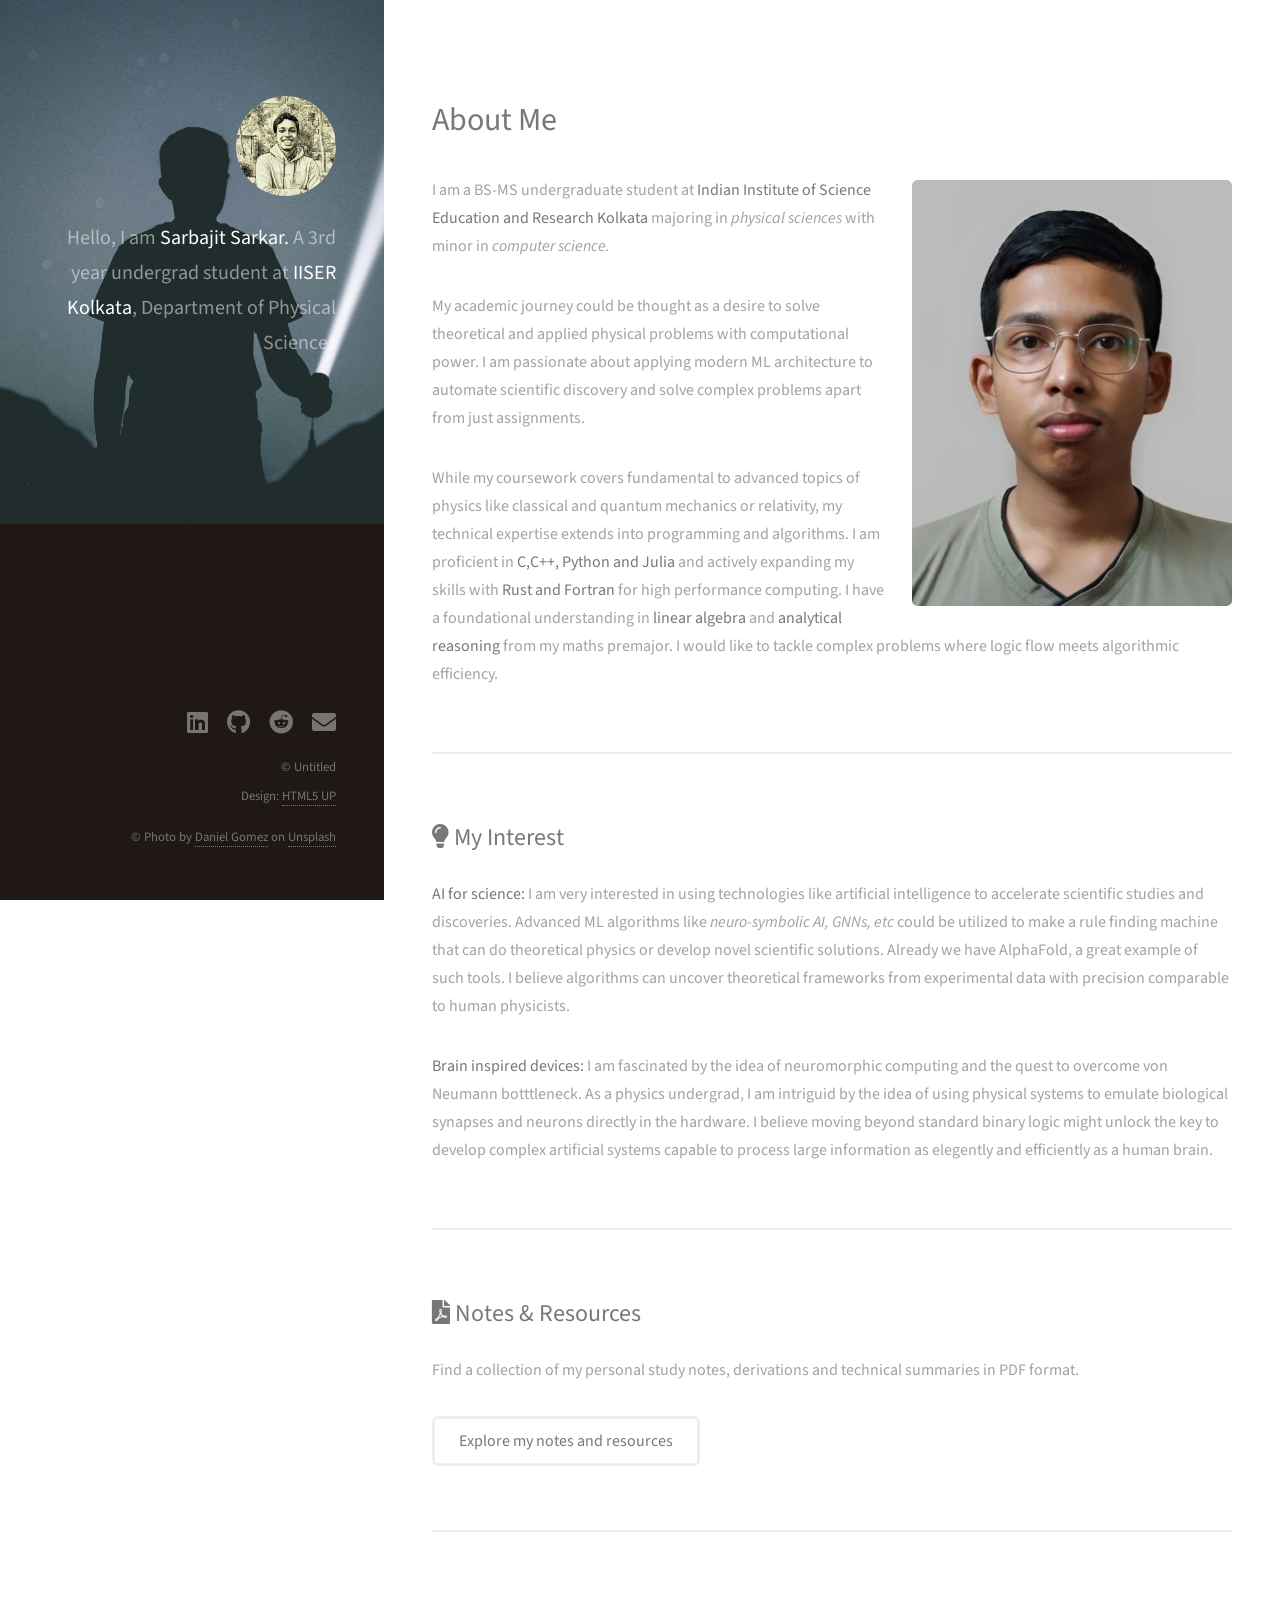
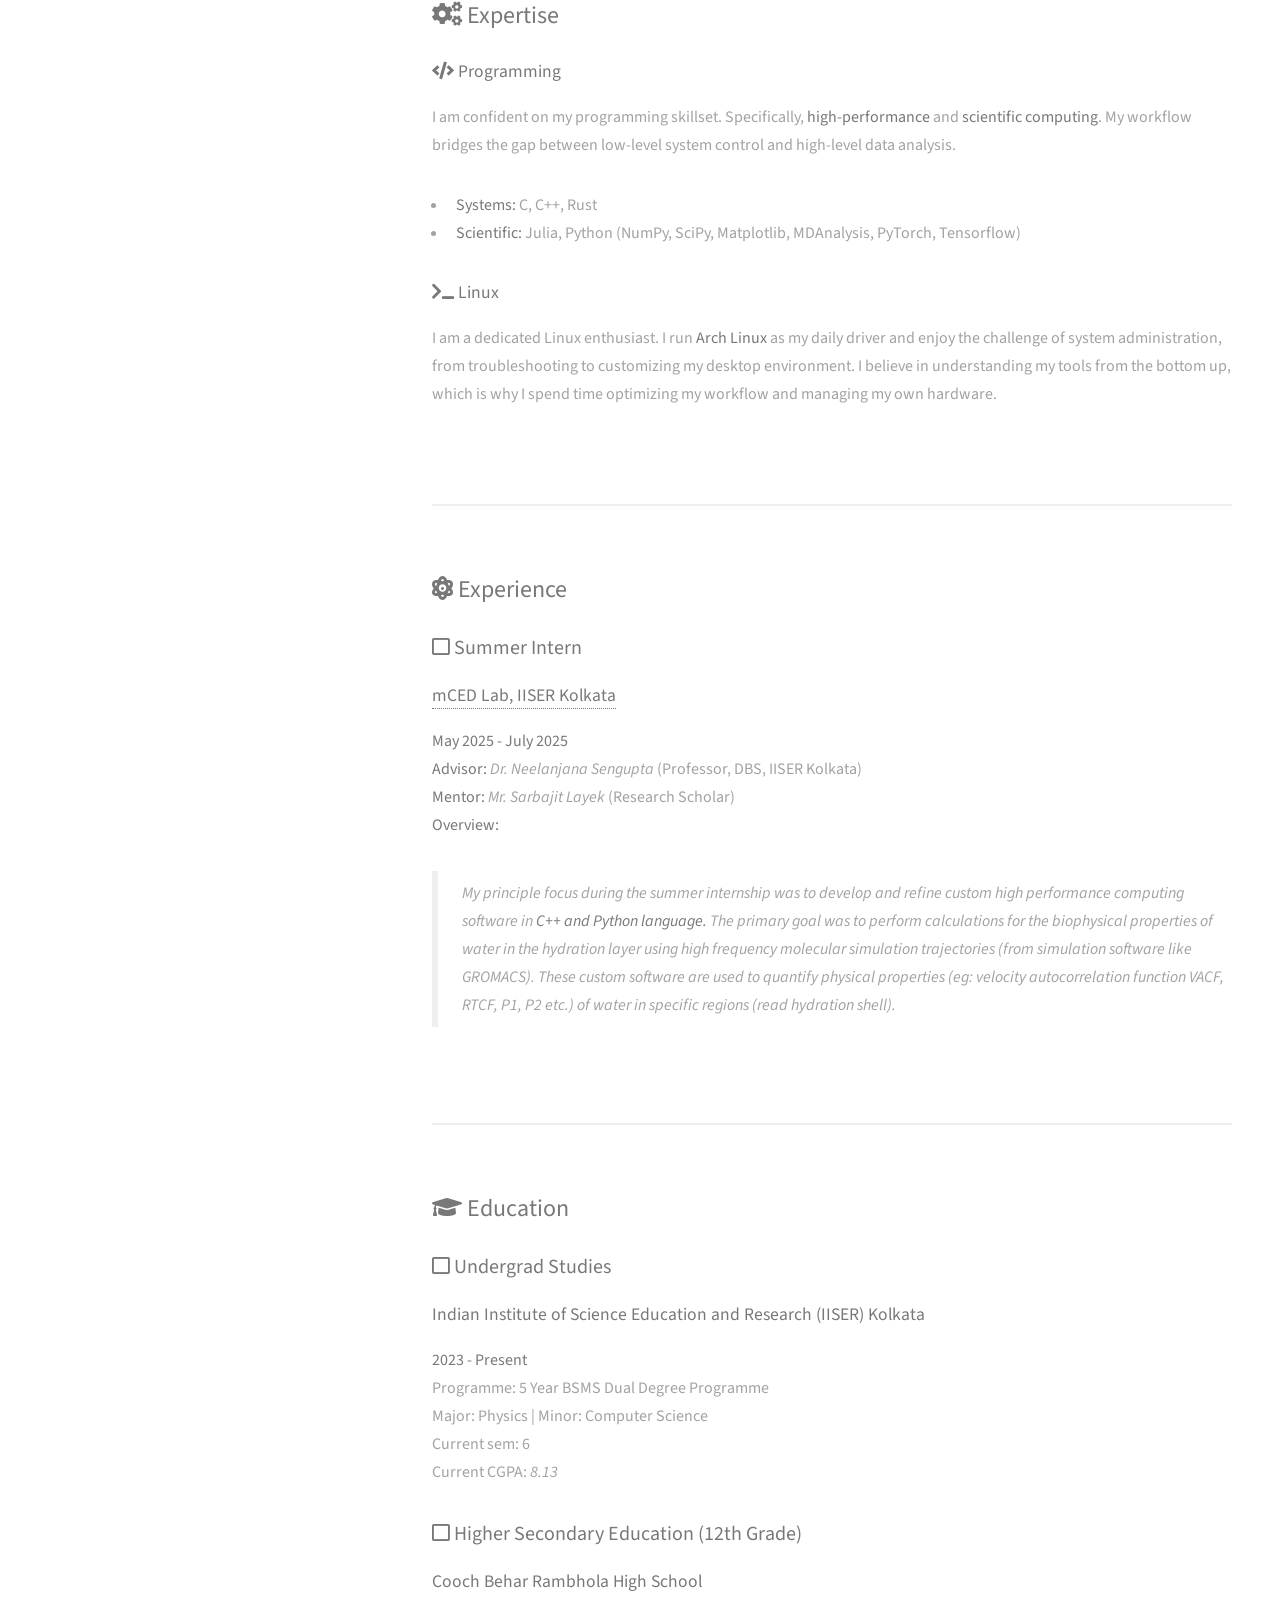
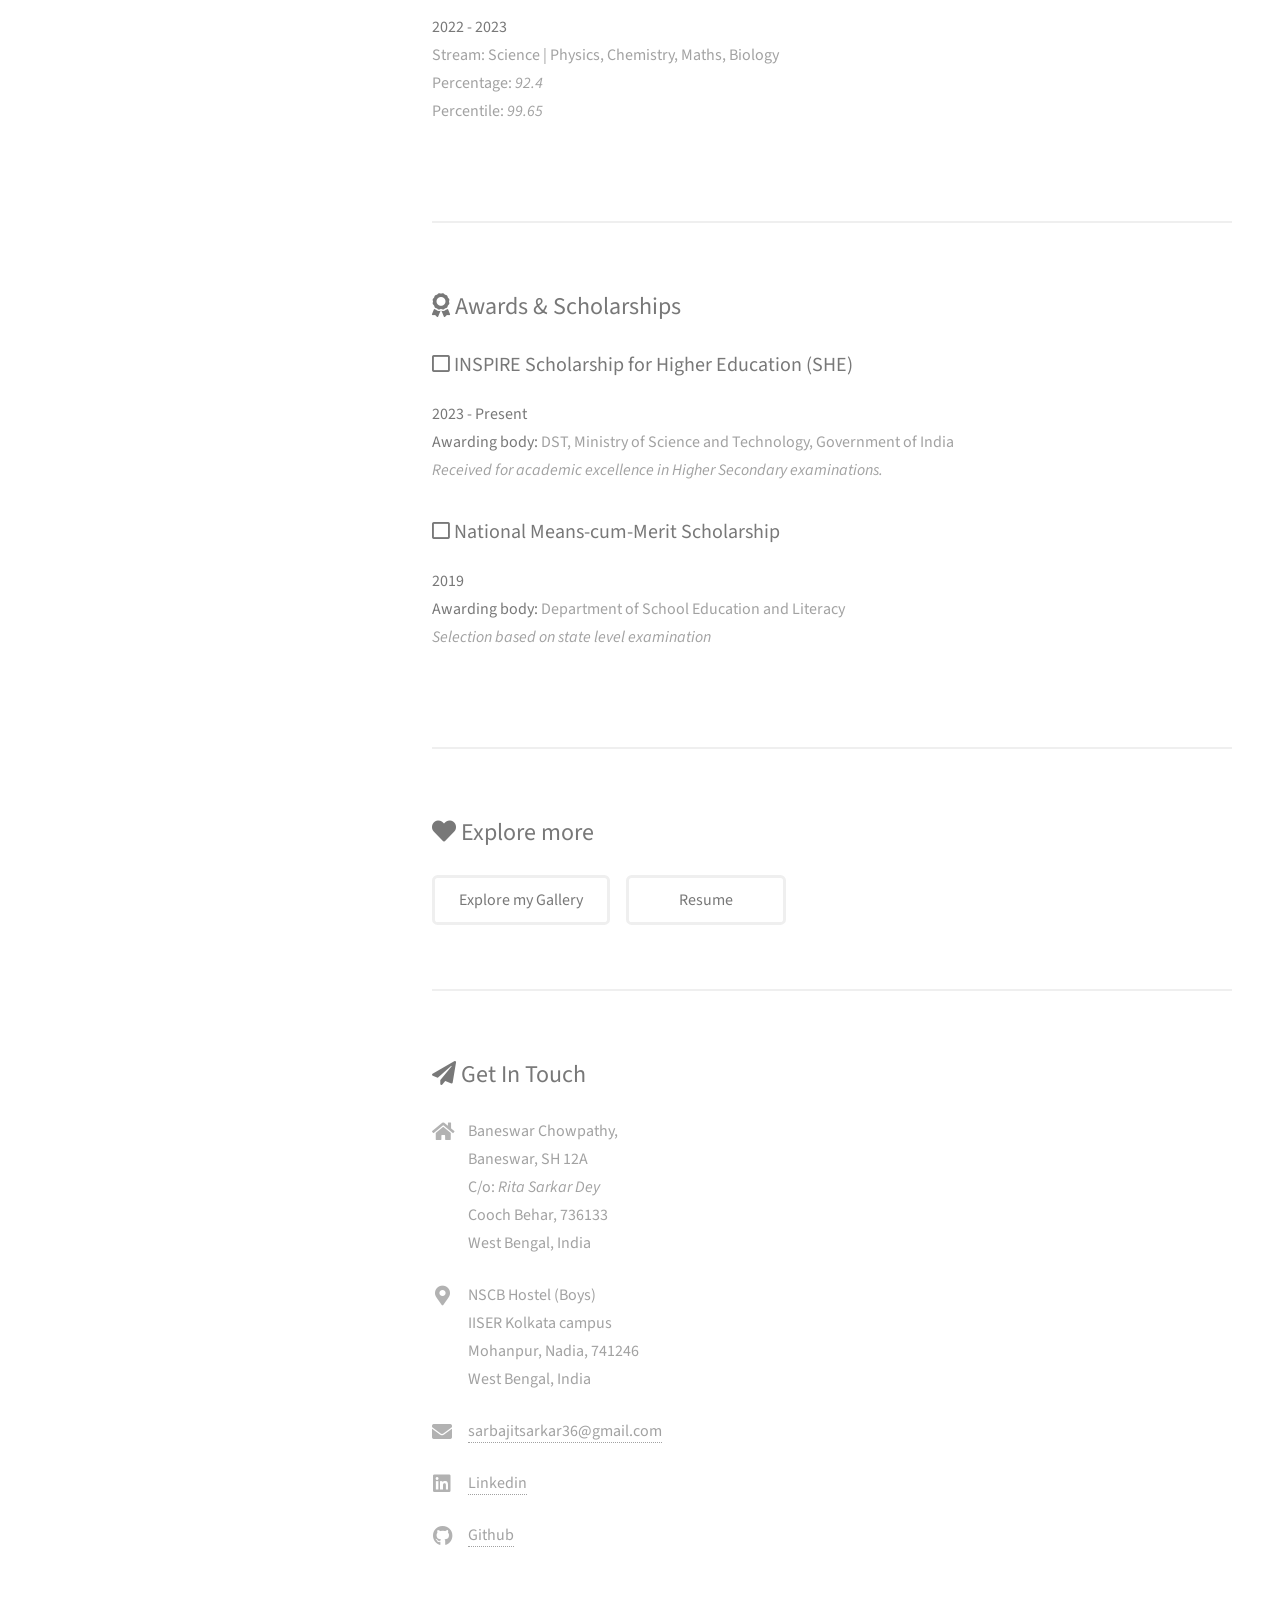
==== commit d9063477: "Added profile picture in about me section" ====
--- a/index.html
+++ b/index.html
@@ -16,7 +16,7 @@
 		<!-- Header -->
 			<header id="header">
 				<div class="inner">
-					<a href="photogallery.html" class="image avatar"><img src="images/avatar.jpg" alt="Profile photo" /></a>
+					<a href="photogallery.html" class="image avatar"><img src="images/avatar.jpg" alt="Profile avatar" /></a>
 					<h1>Hello, I am<strong> Sarbajit Sarkar.</strong><br />
 					A 3rd year undergrad student at<br />
 					<strong>IISER Kolkata</strong>, Department of <br />
@@ -33,7 +33,7 @@
 						<header class="major">
 							<h2>About Me</h2>
 						</header>
-						<p>I am a BS-MS undergraduate student at <b>Indian Institute of Science Education and Research Kolkata</b> majoring in <em>physical sciences</em> with minor in <em>computer science.</em></p>
+						<p><a href="images/extra/picture.jpg"><span class="image right"><img src="images/extra/picture.jpg" alt="Profile picture" /></span></a>I am a BS-MS undergraduate student at <b>Indian Institute of Science Education and Research Kolkata</b> majoring in <em>physical sciences</em> with minor in <em>computer science.</em></p>
 						<p>My academic journey could be thought as a desire to solve theoretical and applied physical problems with computational power. I am passionate about applying modern ML architecture to automate scientific discovery and solve complex problems apart from just assignments.</p>
 						<p>While my coursework covers fundamental to advanced topics of physics like classical and quantum mechanics or relativity, my technical expertise extends into programming and algorithms. I am proficient in <strong>C,C++, Python and Julia</strong> and actively expanding my skills with <strong>Rust and Fortran</strong> for high performance computing. I have a foundational understanding in <strong>linear algebra</strong> and <strong>analytical reasoning</strong> from my maths premajor. I would like to tackle complex problems where logic flow meets algorithmic efficiency.</p>
 						
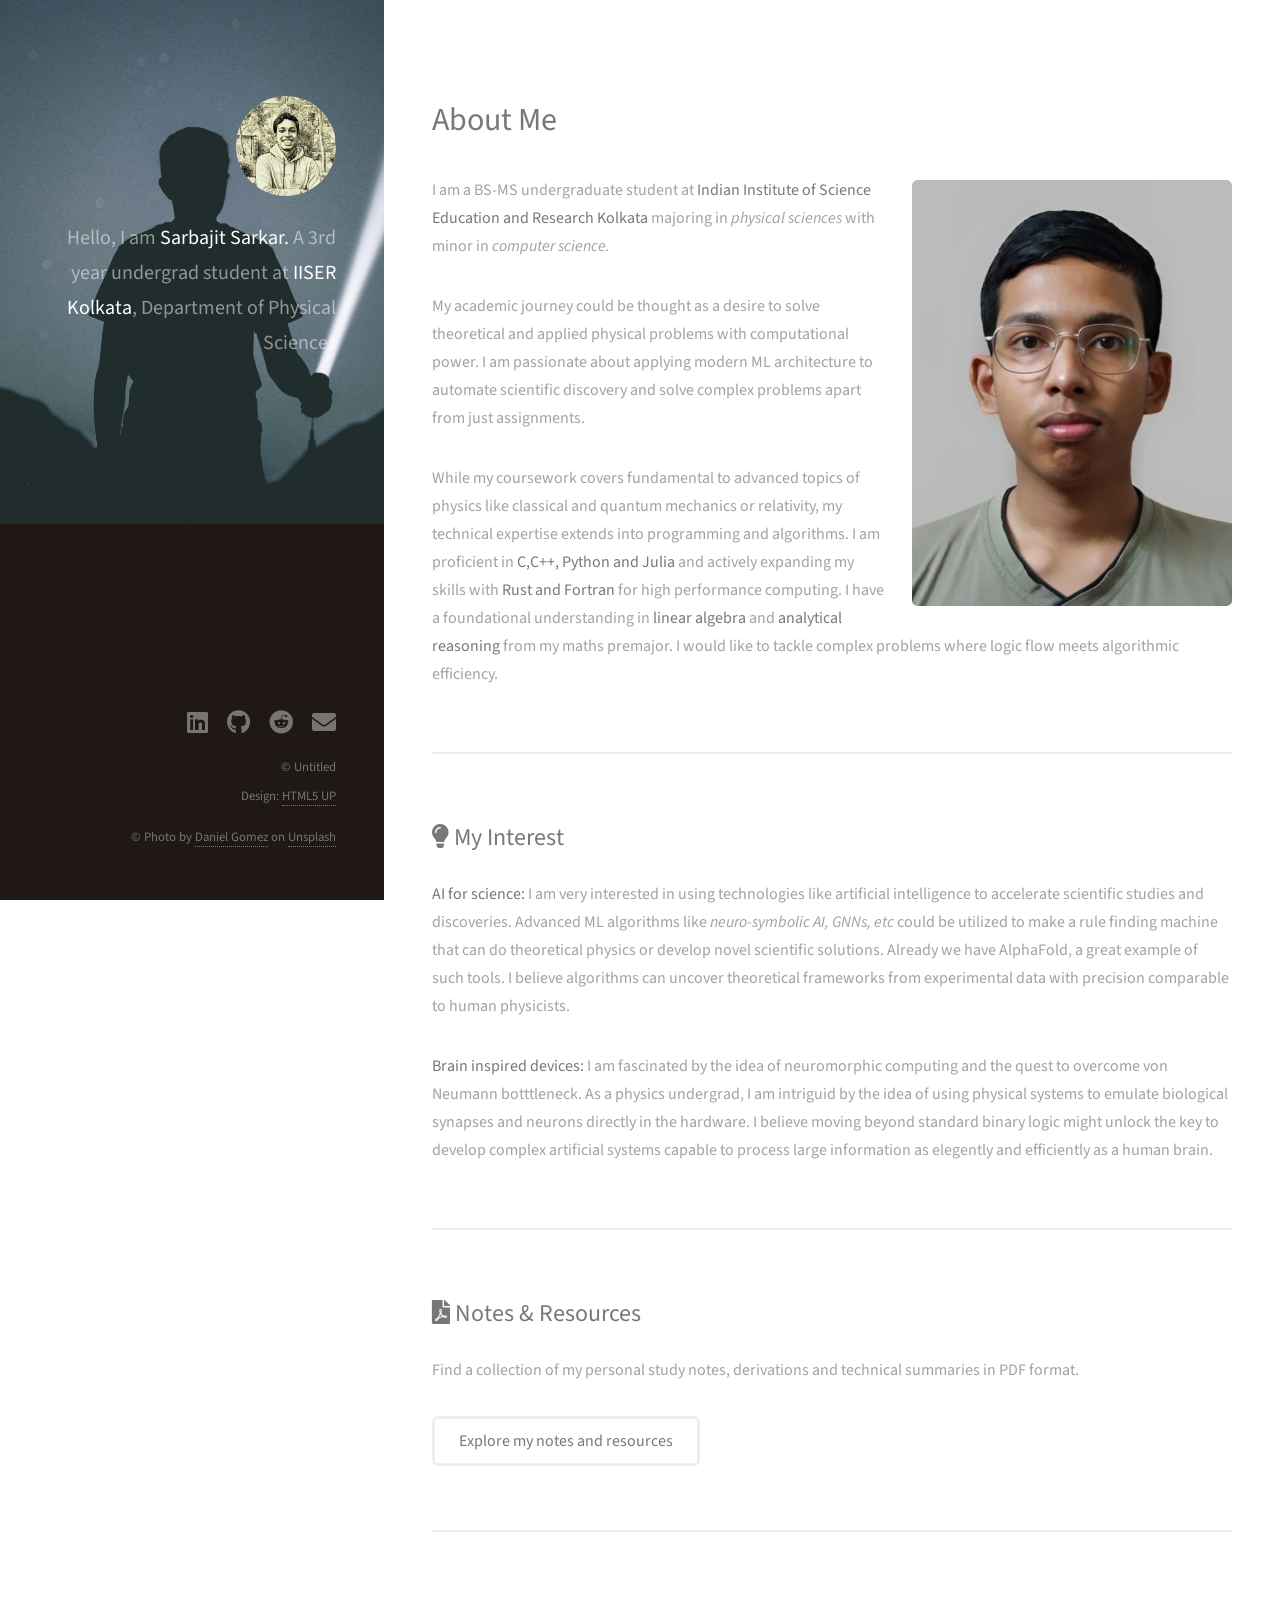
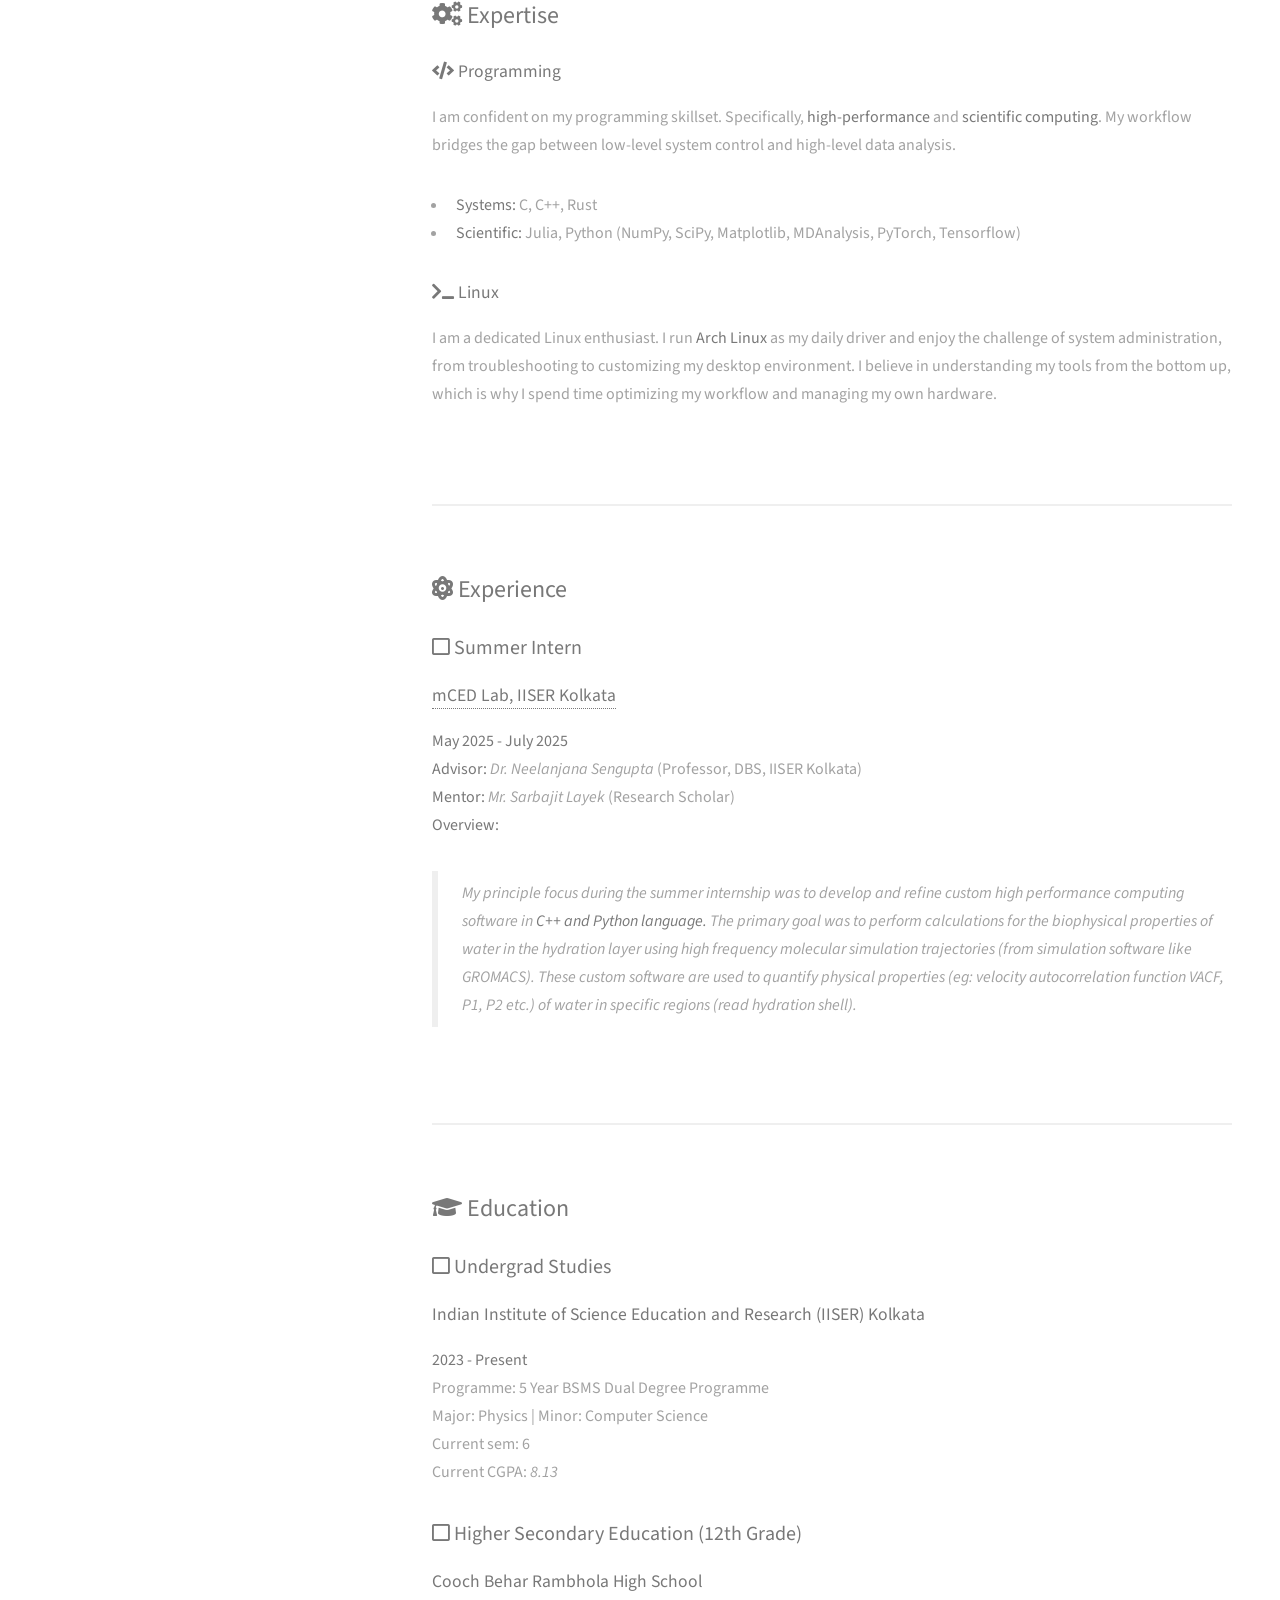
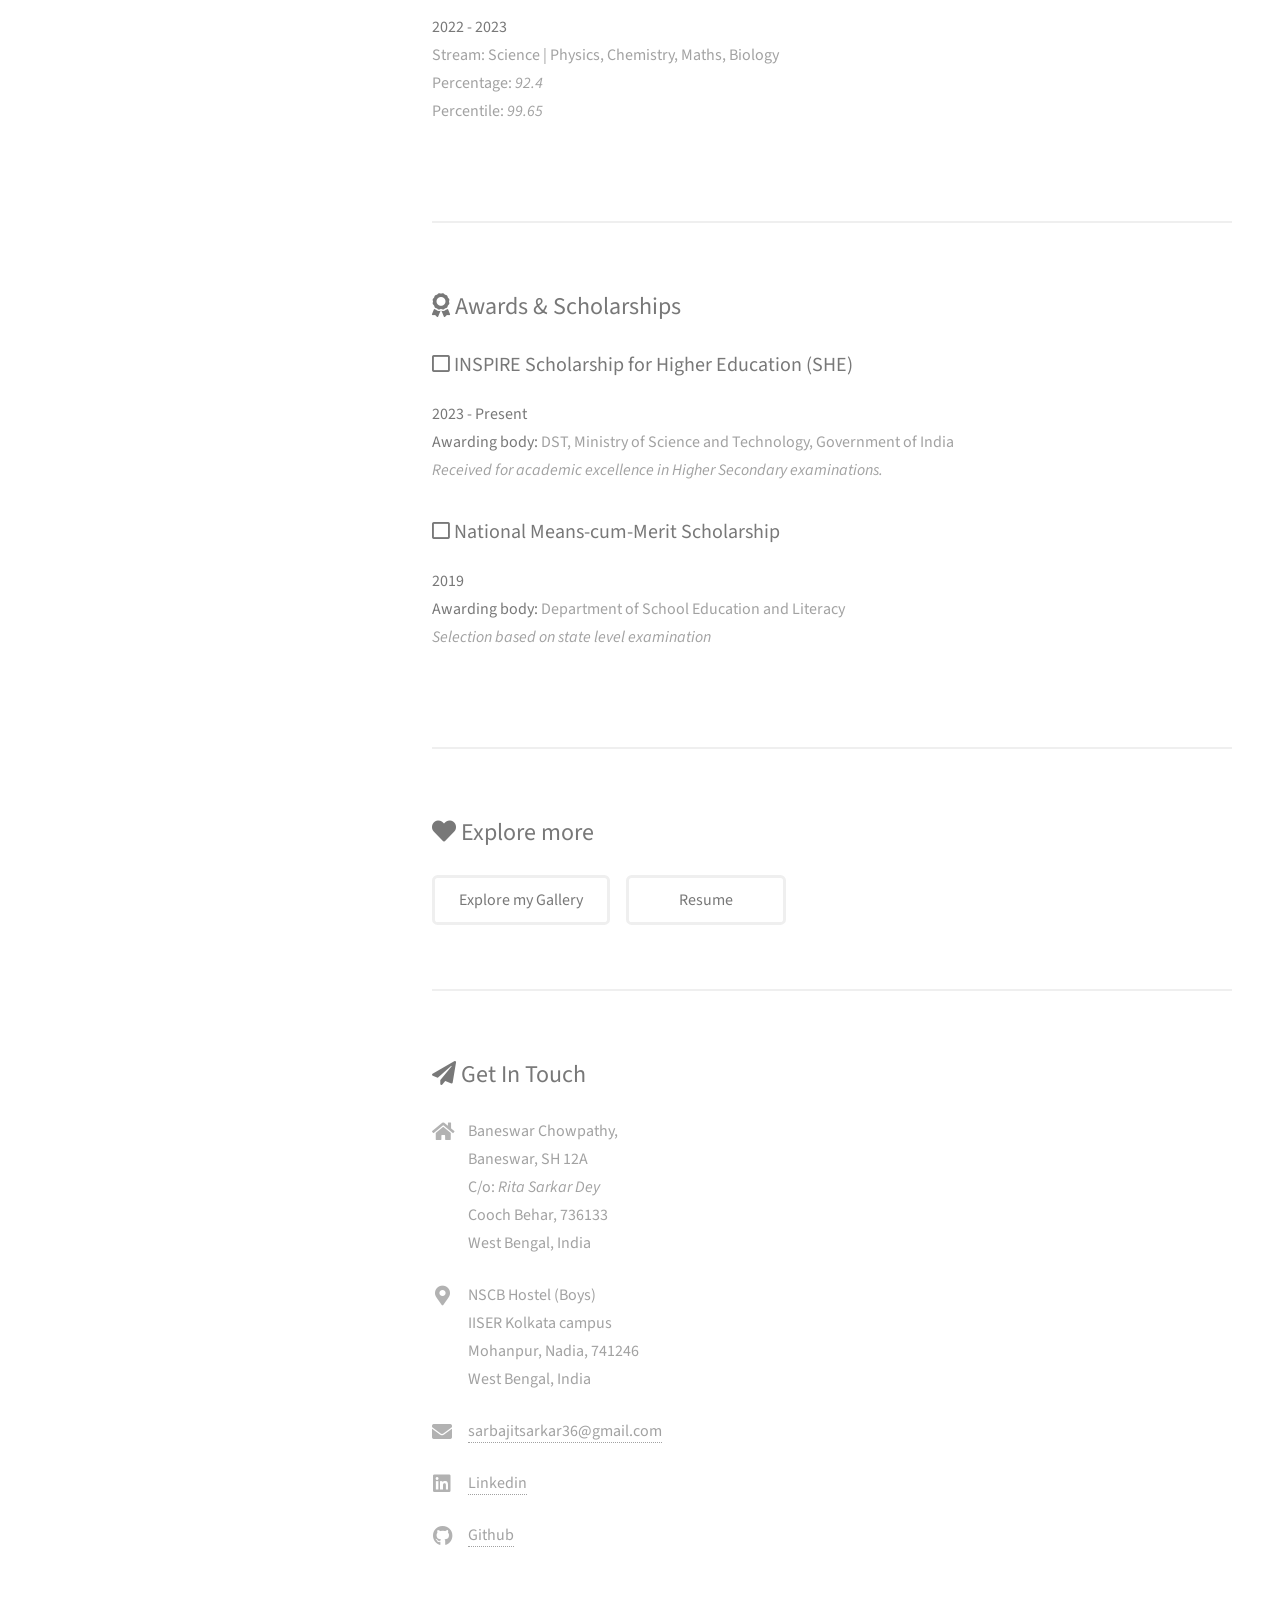
==== commit 3ec57f84: "Updated CV, experience update" ====
--- a/index.html
+++ b/index.html
@@ -104,7 +104,7 @@
 								software in <strong>C++ and Python language.</strong> The primary goal was to perform calculations
 								for the biophysical properties of water in the <em>hydration layer</em> using high frequency molecular 
 								simulation trajectories (from simulation software like <i>GROMACS</i>). These custom software are used to quantify 
-								physical properties (eg: <i>velocity autocorrelation function VACF, RTCF, P1, P2 etc.</i>) of water in specific regions (read hydration shell).</blockquote>
+								physical properties (eg: <i>velocity autocorrelation function VACF, P1, P2 etc.</i>) of water in specific regions (read hydration shell).</blockquote>
 								</p>
 
             				</div>
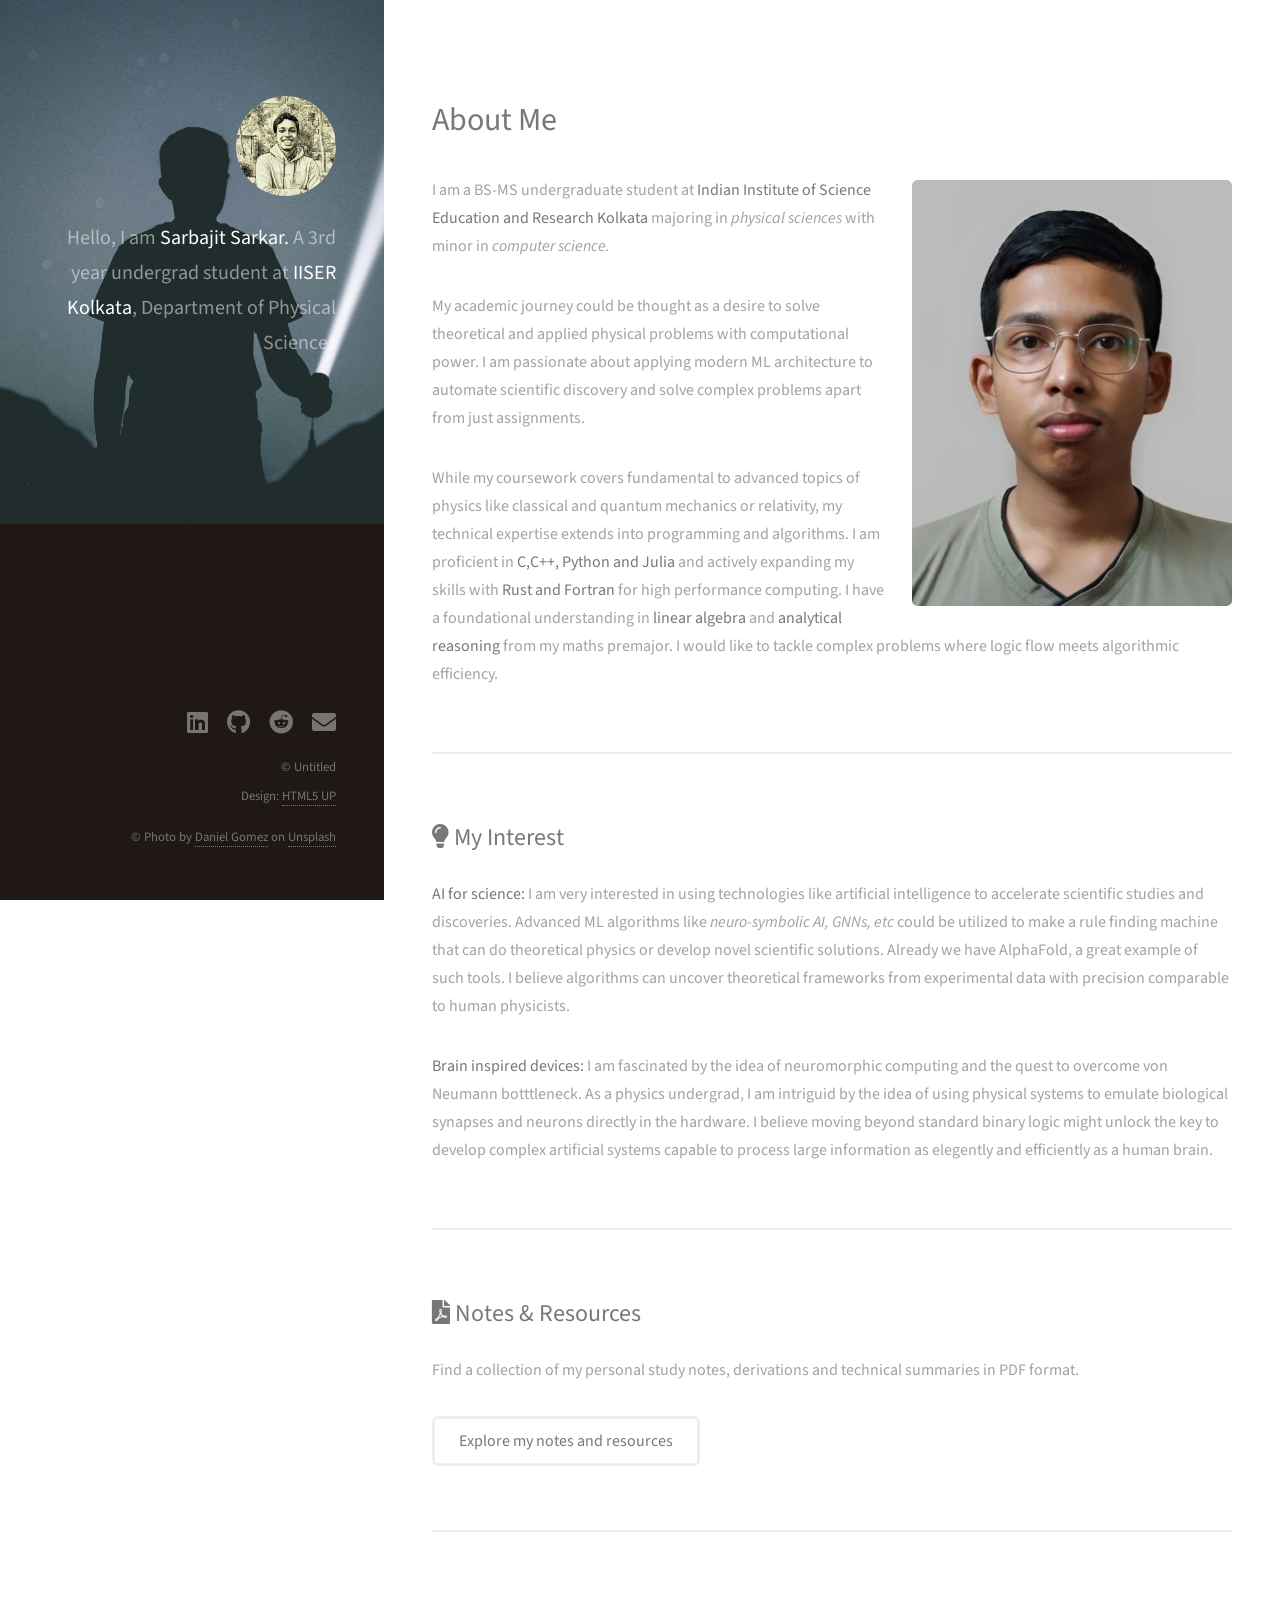
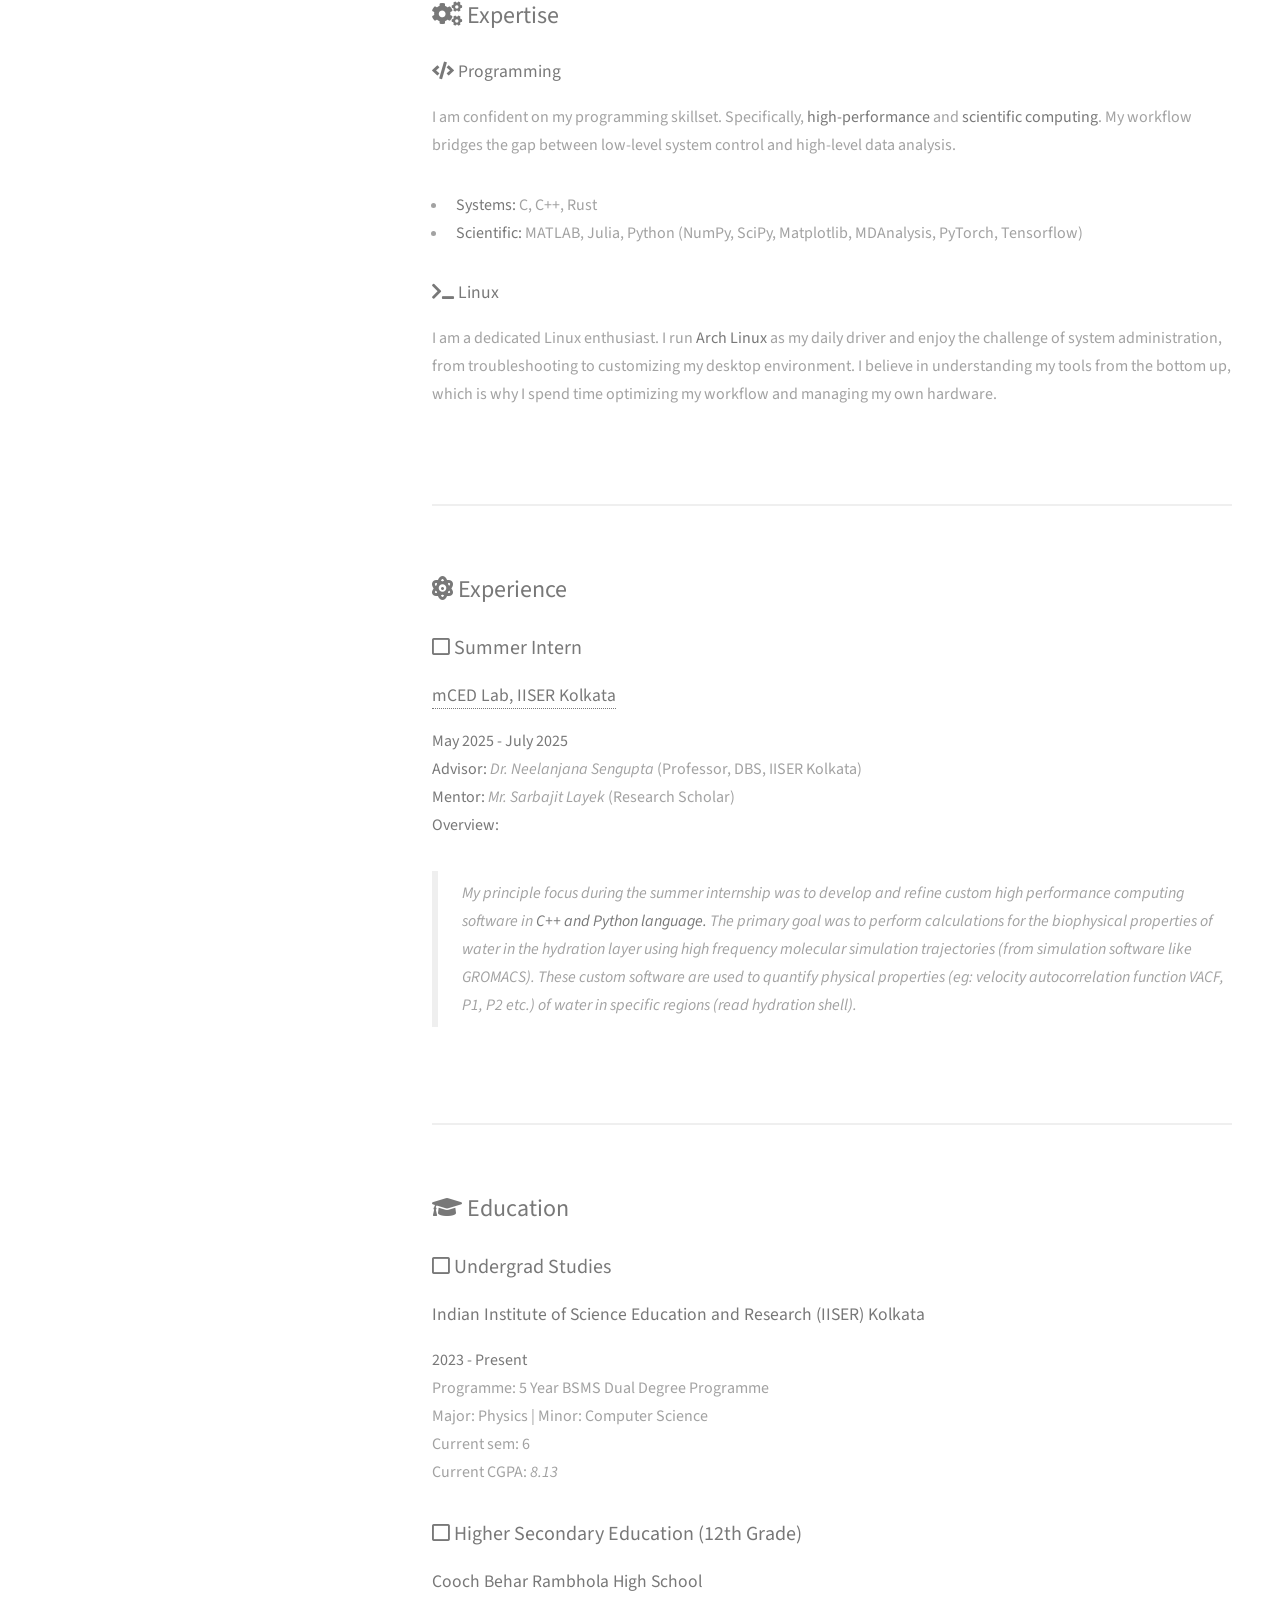
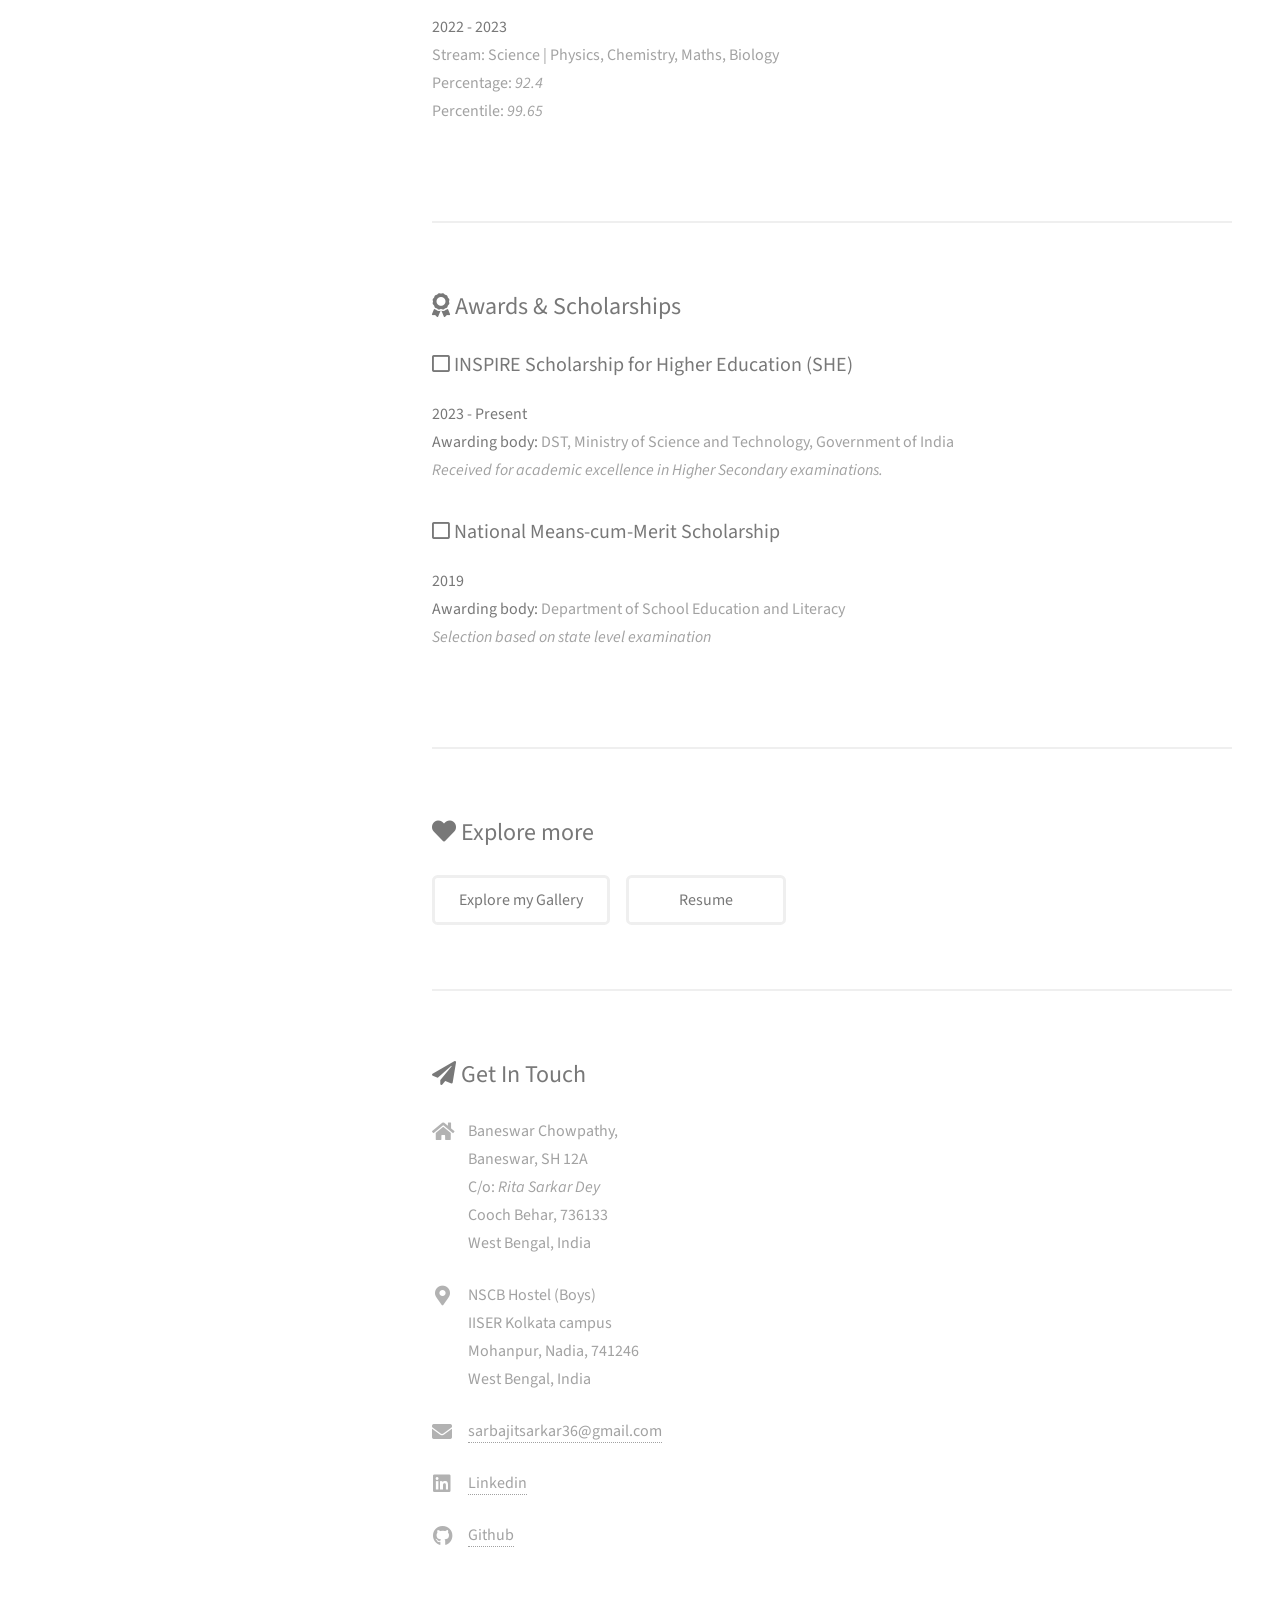
==== commit 41b9c801: "Included MATLAB" ====
--- a/index.html
+++ b/index.html
@@ -69,7 +69,7 @@
             					
             					<ul>
                 					<li><strong>Systems:</strong> C, C++, Rust</li>
-                					<li><strong>Scientific:</strong> Julia, Python (NumPy, SciPy, Matplotlib, MDAnalysis, PyTorch, Tensorflow)</li>
+                					<li><strong>Scientific:</strong> MATLAB, Julia, Python (NumPy, SciPy, Matplotlib, MDAnalysis, PyTorch, Tensorflow)</li>
             					</ul>
 								</p>
             				</div>
@@ -185,6 +185,7 @@
 						<ul class="actions">
 							<li><a href="photogallery.html" class="button">Explore my Gallery</a></li>
 							<li><a href="CV_SarbajitSarkar.pdf" class="button">Resume</a></li>
+							<!--li><a href="courses.html" class="button">Courses</a></li-->
 						</ul>
 						
 					</section>
@@ -263,4 +264,4 @@
 			<script src="assets/js/main.js"></script>
 
 	</body>
-</html>+</html>
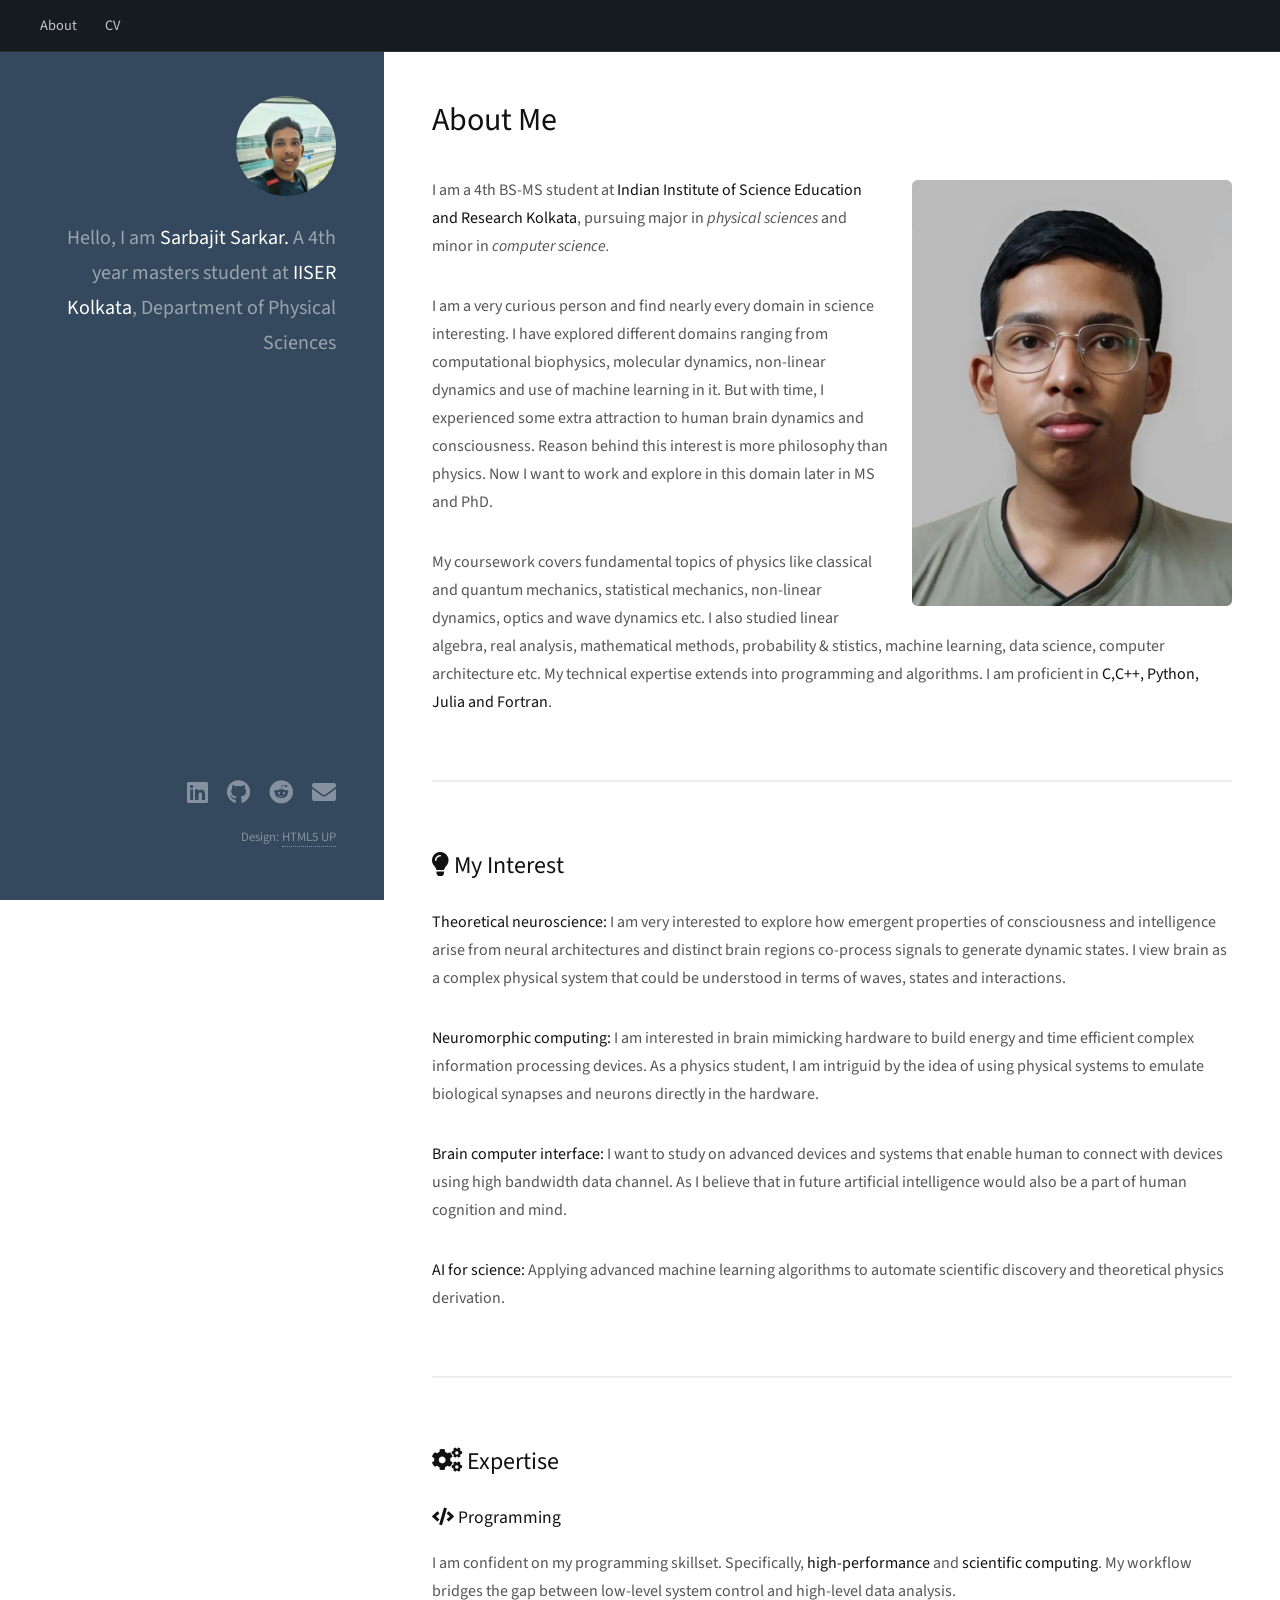
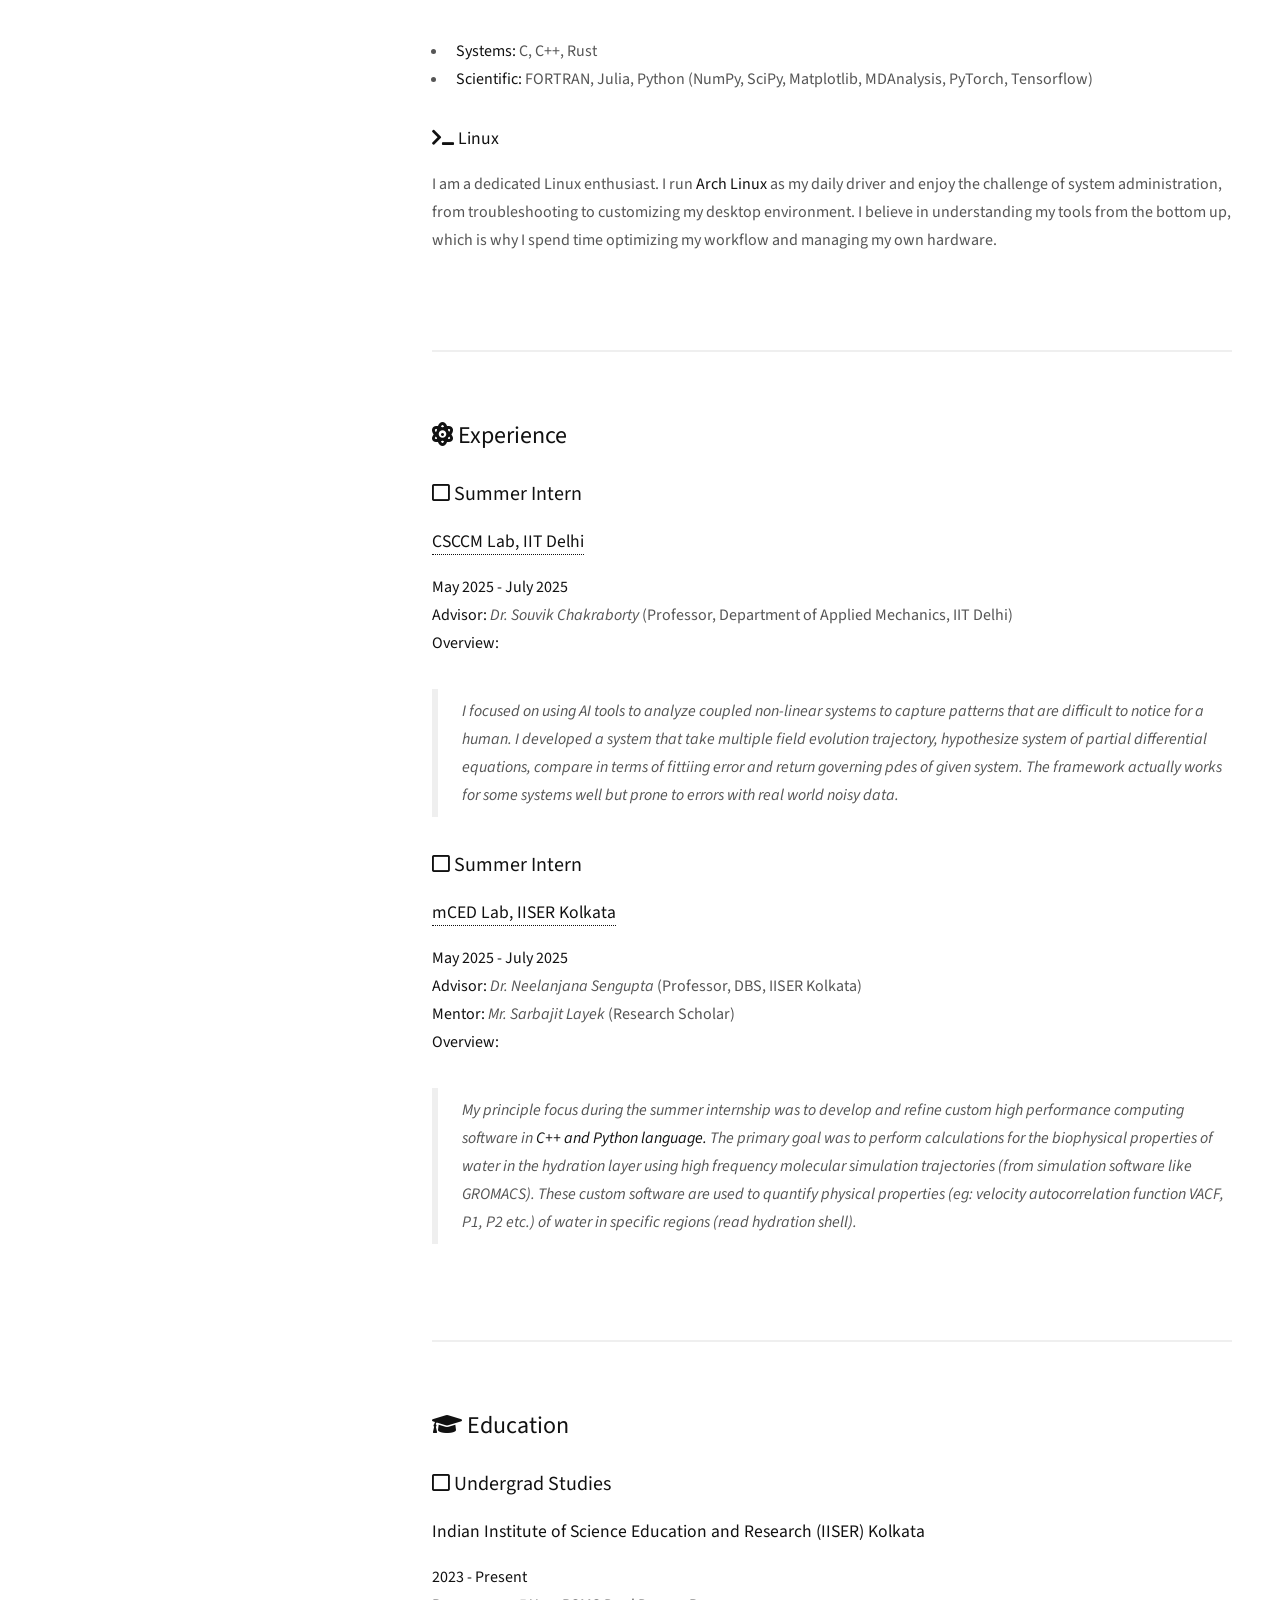
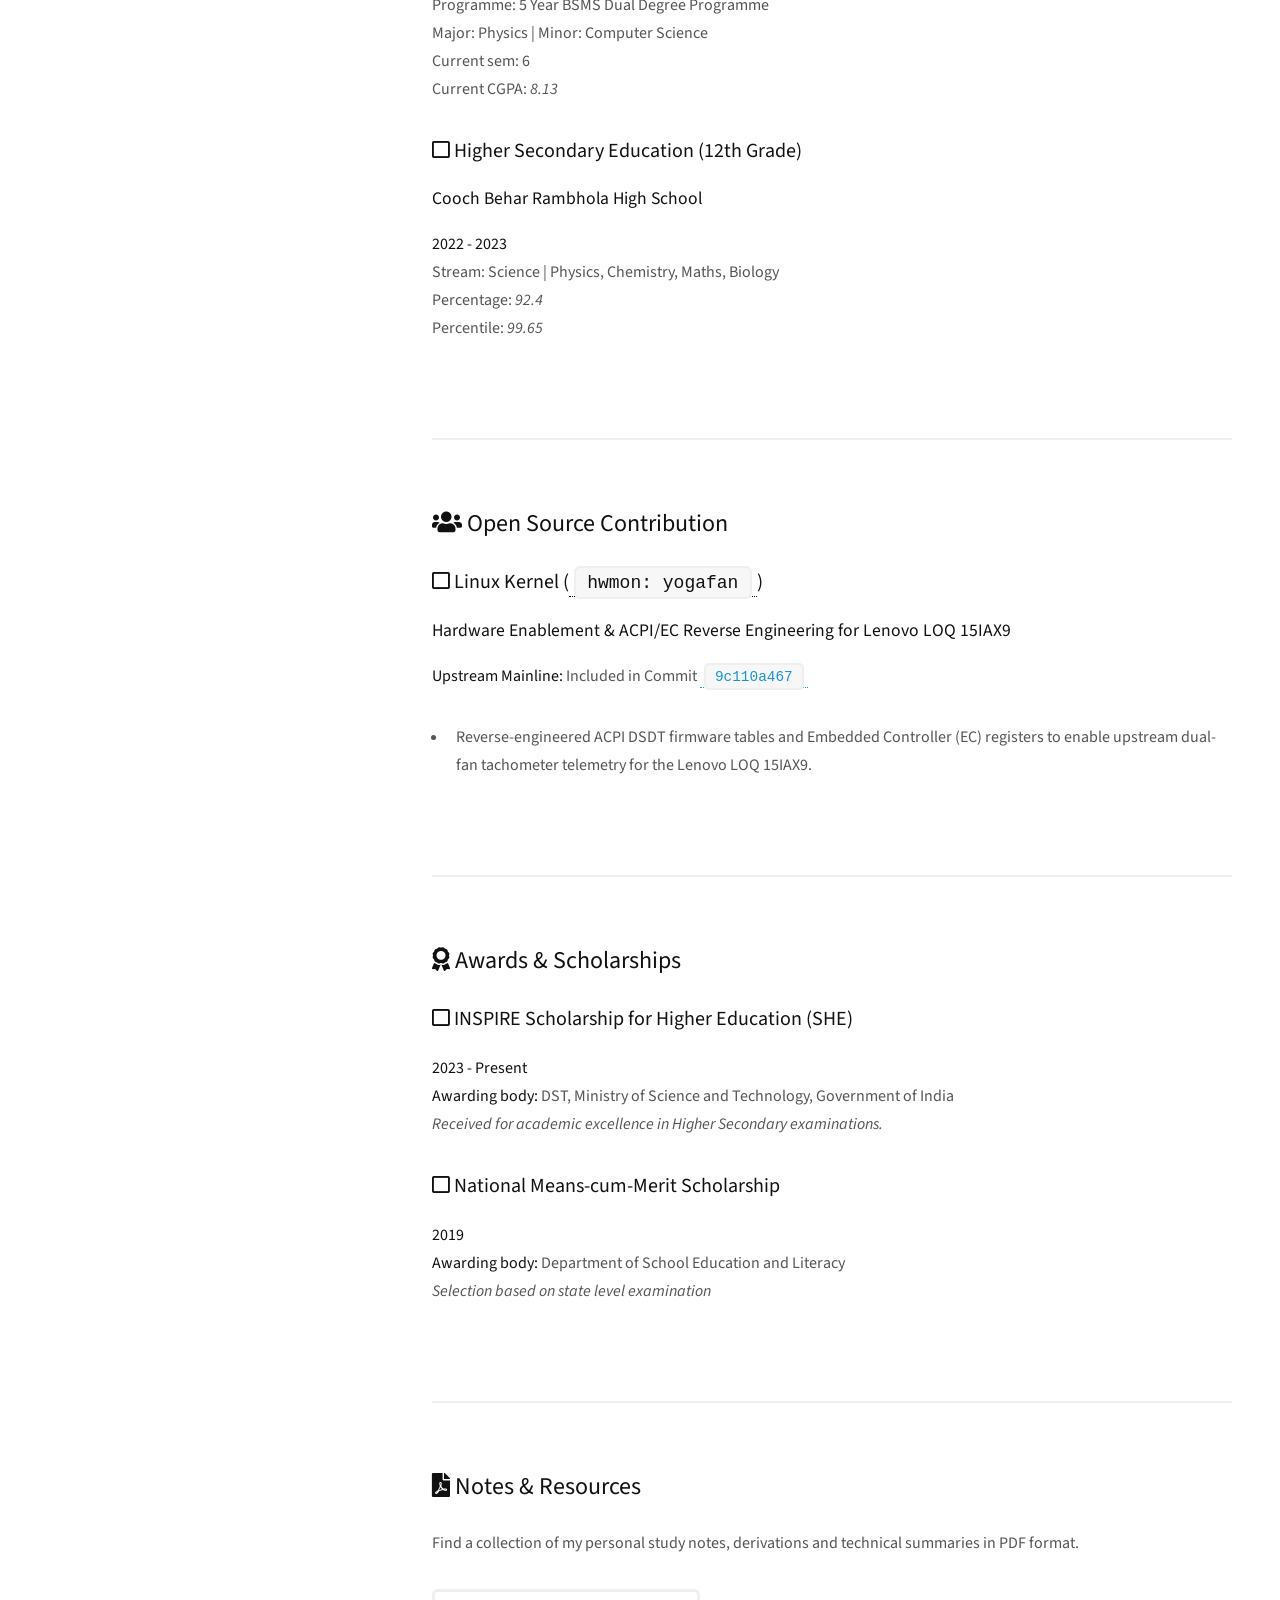
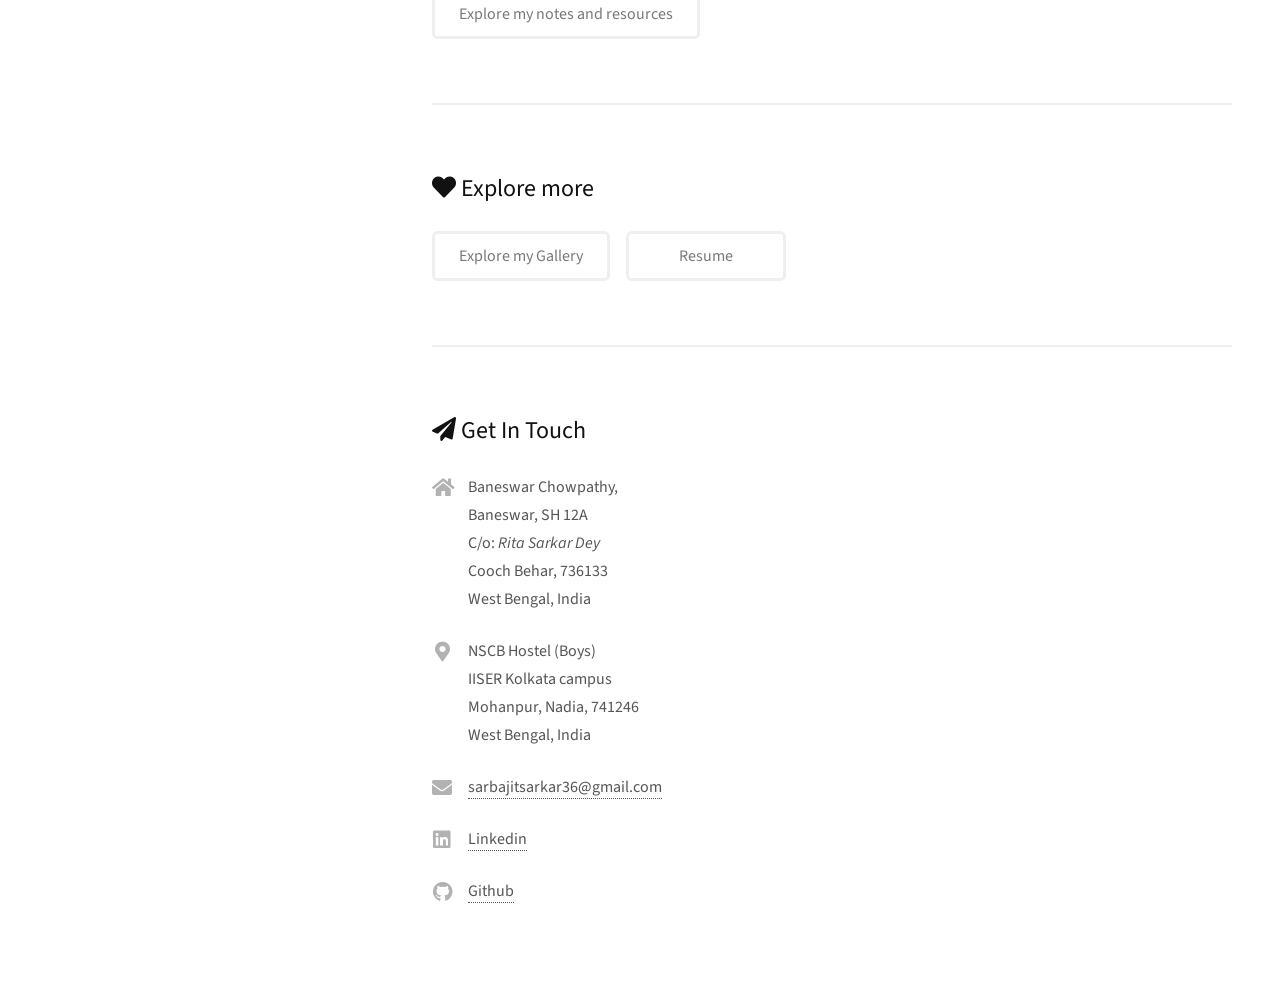
==== commit 041105d0: "Polished version" ====
--- a/index.html
+++ b/index.html
@@ -13,12 +13,30 @@
 	</head>
 	<body class="is-preload">
 
+
+		<nav id="topbar">
+			<!--<div class="nav-brand"><a href="#">Sarbajit Sarkar</a></div>-->
+			<!-- Hamburger Toggle Button (hidden on desktop) -->
+			<button class="nav-toggle" aria-label="Toggle Navigation">
+				<span></span>
+				<span></span>
+				<span></span>
+			</button>
+
+			<ul class="nav-links">
+				<li><a href="#one">About</a></li><!--
+				<li><a href="#two">Research</a></li>
+				<li><a href="#three">Publications</a></li>-->
+				<li><a href="CV_SarbajitSarkar.pdf" target="_blank">CV</a></li>
+			</ul>
+		</nav>
+
 		<!-- Header -->
 			<header id="header">
 				<div class="inner">
 					<a href="photogallery.html" class="image avatar"><img src="images/avatar.jpg" alt="Profile avatar" /></a>
 					<h1>Hello, I am<strong> Sarbajit Sarkar.</strong><br />
-					A 3rd year undergrad student at<br />
+					A 4th year masters student at<br />
 					<strong>IISER Kolkata</strong>, Department of <br />
 					Physical Sciences <br />
 					</h1>
@@ -33,29 +51,28 @@
 						<header class="major">
 							<h2>About Me</h2>
 						</header>
-						<p><a href="images/extra/picture.jpg"><span class="image right"><img src="images/extra/picture.jpg" alt="Profile picture" /></span></a>I am a BS-MS undergraduate student at <b>Indian Institute of Science Education and Research Kolkata</b> majoring in <em>physical sciences</em> with minor in <em>computer science.</em></p>
-						<p>My academic journey could be thought as a desire to solve theoretical and applied physical problems with computational power. I am passionate about applying modern ML architecture to automate scientific discovery and solve complex problems apart from just assignments.</p>
-						<p>While my coursework covers fundamental to advanced topics of physics like classical and quantum mechanics or relativity, my technical expertise extends into programming and algorithms. I am proficient in <strong>C,C++, Python and Julia</strong> and actively expanding my skills with <strong>Rust and Fortran</strong> for high performance computing. I have a foundational understanding in <strong>linear algebra</strong> and <strong>analytical reasoning</strong> from my maths premajor. I would like to tackle complex problems where logic flow meets algorithmic efficiency.</p>
+						<p><a href="images/extra/picture.jpg"><span class="image right"><img src="images/extra/picture.jpg" alt="Profile picture" /></span></a>I am a 4th BS-MS student at <b>Indian Institute of Science Education and Research Kolkata</b>, pursuing major in <em>physical sciences</em> and minor in <em>computer science.</em></p>
+						<p>I am a very curious person and find nearly every domain in science interesting. I have explored different domains ranging from computational biophysics, molecular dynamics, non-linear dynamics and use of machine learning in it. But with time, I experienced some extra attraction to human brain dynamics and consciousness. Reason behind this interest is more philosophy than physics. Now I want to work and explore in this domain later in MS and PhD.</p>
+						<p>My coursework covers fundamental topics of physics like classical and quantum mechanics, statistical mechanics, non-linear dynamics, optics and wave dynamics etc. I also studied linear algebra, real analysis, mathematical methods, probability & stistics, machine learning, data science, computer architecture etc.  My technical expertise extends into programming and algorithms. I am proficient in <strong>C,C++, Python, Julia and Fortran</strong>.</p>
 						
 					</section>
 
 				<!-- Interest -->
 					<section id="interest">
 						<h2 class="icon solid fa-lightbulb"> My Interest</h2>
-						<p><strong>AI for science:</strong> I am very interested in using technologies like artificial intelligence to accelerate scientific studies and discoveries. Advanced ML algorithms like <i>neuro-symbolic AI, GNNs, etc</i> could be utilized to make a rule finding machine that can do theoretical physics or develop novel scientific solutions. Already we have AlphaFold, a great example of such tools. I believe algorithms can uncover theoretical frameworks from experimental data with precision comparable to human physicists.</p>
-						<p><strong>Brain inspired devices:</strong> I am fascinated by the idea of neuromorphic computing and the quest to overcome von Neumann botttleneck. As a physics undergrad, I am intriguid by the idea of using physical systems to emulate biological synapses and neurons directly in the hardware. I believe moving beyond standard binary logic might unlock the key to develop complex artificial systems capable to process large information as elegently and efficiently as a human brain.</p>
-						
-					</section>
-
-				<!-- Notes -->
-					<section id="notes">
-						<h2 class="icon solid fa-file-pdf"> Notes & Resources</h2>
-						<p>Find a collection of my personal study notes, derivations and technical summaries in PDF format.</p>
-						<ul class="actions">
-							<li><a href="notes.html" class="button">Explore my notes and resources</a></li>
-						</ul>
-						
-					</section>
+
+						<p><strong>Theoretical neuroscience:</strong> I am very interested to explore how emergent properties of consciousness and intelligence arise from neural architectures and distinct brain regions co-process signals to generate dynamic states. I view brain as a complex physical system that could be understood in terms of waves, states and interactions.</p>
+
+						<p><strong>Neuromorphic computing: </strong> I am interested in brain mimicking hardware to build energy and time efficient complex information processing devices. As a physics student, I am intriguid by the idea of using physical systems to emulate biological synapses and neurons directly in the hardware.</p>
+
+						<p><strong>Brain computer interface:</strong> I want to study on advanced devices and systems that enable human to connect with devices using high bandwidth data channel. As I believe that in future artificial intelligence would also be a part of human cognition and mind.</p>
+
+						<p><strong>AI for science:</strong> Applying advanced machine learning algorithms to automate scientific discovery and theoretical physics derivation.</p>
+
+						<!--<p><strong></strong></p>-->
+						
+					</section>
+
 
 				<!-- Expertise -->
 					<section id="expertise">
@@ -69,7 +86,7 @@
             					
             					<ul>
                 					<li><strong>Systems:</strong> C, C++, Rust</li>
-                					<li><strong>Scientific:</strong> MATLAB, Julia, Python (NumPy, SciPy, Matplotlib, MDAnalysis, PyTorch, Tensorflow)</li>
+                					<li><strong>Scientific:</strong> FORTRAN, Julia, Python (NumPy, SciPy, Matplotlib, MDAnalysis, PyTorch, Tensorflow)</li>
             					</ul>
 								</p>
             				</div>
@@ -91,6 +108,19 @@
 					<section id="experience">
 						<h2 class="icon solid fa-atom"> Experience</h2>
 						<div class="row">
+
+							<!-- 2026 Internship -->
+            				<div class="col-12">
+                				<h3 class="icon fa-square"> Summer Intern</h3>
+                				<h4><a href="https://www.csccm.in/"> CSCCM Lab, IIT Delhi</a></h4>
+                				<p>
+                    			<strong>May 2025 - July 2025</strong><br />
+								<b>Advisor:</b> <em>Dr. Souvik Chakraborty</em> (Professor, Department of Applied Mechanics, IIT Delhi) <br />
+								<b>Overview:</b><br />
+								<blockquote>I focused on using AI tools to analyze coupled non-linear systems to capture patterns that are difficult to notice for a human. I developed a system that take multiple field evolution trajectory, hypothesize system of partial differential equations, compare in terms of fittiing error and return governing pdes of given system. The framework actually works for some systems well but prone to errors with real world noisy data.</blockquote>
+								</p>
+            				</div>
+
 							<!-- 2025 Internship -->
             				<div class="col-12">
                 				<h3 class="icon fa-square"> Summer Intern</h3>
@@ -106,8 +136,8 @@
 								simulation trajectories (from simulation software like <i>GROMACS</i>). These custom software are used to quantify 
 								physical properties (eg: <i>velocity autocorrelation function VACF, P1, P2 etc.</i>) of water in specific regions (read hydration shell).</blockquote>
 								</p>
-
-            				</div>
+            				</div>
+
         				</div>
 						
 					</section>
@@ -116,17 +146,17 @@
 					<section id="education">
 						<h2 class="icon solid fa-graduation-cap"> Education</h2>
 						<div class="row">
-							<!---div class="col-12">
+							<!--<div class="col-12">
                 				<h3 class="icon fa-square"> Masters Project</h3>
-                				<h4>Indian Innstitute of Science Education and Research (IISER) Kolkata</h4>
+                				<h4>Max  Planck Institute for Biological Cybernetics | University of Tübingen</h4>
                 				<p>
                     			<strong>2027 - 2028</strong><br />
-								Programme: 5 Year BSMS Dual Degree Programme<br />
-                    			Major: Physics | Minor: Computer Science<br />
+								As an external Masters student<br />
+                    			Supervisor: <em>Prof. Dr. Zhaoping Li</em> <br/>
 								Project overview:
 								<blockquote> I want to do a very very good work in my masters project </blockquote>
                 				</p>
-            				</div--->
+            				</div>-->
 
             				<div class="col-12">
                 				<h3 class="icon fa-square"> Undergrad Studies</h3>
@@ -152,6 +182,23 @@
             				</div>
         				</div>
 						
+					</section>
+
+					<!-- Open Source Contribution -->
+					<section id="opensource">
+						<h2 class="icon solid fa-users"> Open Source Contribution</h2>
+						<div class="row">
+							<div class="col-12">
+								<h3 class="icon fa-square"> Linux Kernel (<a href="https://www.kernel.org/doc/html/latest/hwmon/yogafan.html" target="_blank"><code>hwmon: yogafan</code></a>)</h3>
+								<h4>Hardware Enablement &amp; ACPI/EC Reverse Engineering for Lenovo LOQ 15IAX9</h4>
+								<p>
+									<strong>Upstream Mainline:</strong> Included in Commit <a href="https://git.kernel.org/pub/scm/linux/kernel/git/torvalds/linux.git/commit/Documentation/hwmon/yogafan.rst?id=9c110a467686ee84e951a8a3cc518afc9de7eeef" target="_blank"> <code>9c110a467</code></a>
+								</p>
+								<ul>
+									<li>Reverse-engineered ACPI DSDT firmware tables and Embedded Controller (EC) registers to enable upstream dual-fan tachometer telemetry for the Lenovo LOQ 15IAX9.</li>
+								</ul>
+							</div>
+						</div>
 					</section>
 
 				<!-- Awards -->
@@ -177,6 +224,16 @@
 
 							</div>
 						</div>
+					</section>
+
+				<!-- Notes -->
+					<section id="notes">
+						<h2 class="icon solid fa-file-pdf"> Notes & Resources</h2>
+						<p>Find a collection of my personal study notes, derivations and technical summaries in PDF format.</p>
+						<ul class="actions">
+							<li><a href="notes.html" class="button">Explore my notes and resources</a></li>
+						</ul>
+
 					</section>
 
 				<!-- explore more -->
@@ -246,11 +303,7 @@
 						<li><a href="mailto:sarbajitsarkar36@gmail.com" class="icon solid fa-envelope"><span class="label">Email</span></a></li>
 					</ul>
 					<ul class="copyright">
-						<li>&copy; Untitled</li><li>Design: <a href="http://html5up.net">HTML5 UP</a></li>
-					</ul>
-					<ul class="copyright">
-						<li>&copy; Photo by <a href="https://unsplash.com/@naturelensephotographer?utm_source=unsplash&utm_medium=referral&utm_content=creditCopyText">Daniel Gomez</a> on <a href="https://unsplash.com/photos/silhouette-of-a-person-holding-a-flashlight-at-night-OpDJtIAgUrQ?utm_source=unsplash&utm_medium=referral&utm_content=creditCopyText">Unsplash</a></a>
-						</li>
+						<li>Design: <a href="http://html5up.net">HTML5 UP</a></li>
 					</ul>
 				</div>
 			</footer>
@@ -262,6 +315,19 @@
 			<script src="assets/js/breakpoints.min.js"></script>
 			<script src="assets/js/util.js"></script>
 			<script src="assets/js/main.js"></script>
+			<script>
+				const toggleBtn = document.querySelector('.nav-toggle');
+				const navLinks = document.querySelector('.nav-links');
+				toggleBtn.addEventListener('click', () => {
+				navLinks.classList.toggle('active');
+				});
+				// Close menu automatically when clicking a link
+				navLinks.querySelectorAll('a').forEach(link => {
+				link.addEventListener('click', () => {
+					navLinks.classList.remove('active');
+				});
+				});
+			</script>
 
 	</body>
 </html>
--- a/assets/css/main.css
+++ b/assets/css/main.css
@@ -98,7 +98,7 @@
 		}
 
 	body, input, select, textarea {
-		color: #a2a2a2;
+		color: #555555;
 		font-family: "Source Sans Pro", Helvetica, sans-serif;
 		font-size: 16pt;
 		font-weight: 400;
@@ -122,7 +122,7 @@
 		}
 
 	strong, b {
-		color: #787878;
+		color: #111111;
 		font-weight: 400;
 	}
 
@@ -135,7 +135,7 @@
 	}
 
 	h1, h2, h3, h4, h5, h6 {
-		color: #787878;
+		color: #111111;
 		font-weight: 400;
 		line-height: 1em;
 		margin: 0 0 1em 0;
@@ -1801,7 +1801,7 @@
 	}
 
 	label {
-		color: #787878;
+		color: #222222;
 		display: block;
 		font-size: 0.9em;
 		font-weight: 400;
@@ -2049,7 +2049,7 @@
 			-webkit-transition: opacity 0.2s ease-in-out;
 			-ms-transition: opacity 0.2s ease-in-out;
 			transition: opacity 0.2s ease-in-out;
-			background: url("images/overlay.png");
+			background: none;
 			border-radius: 0.35em;
 			content: '';
 			display: block;
@@ -3218,4 +3218,104 @@
 				padding-left: 0;
 			}
 
-	}+	}
+
+
+	/* Sticky Top Navigation Bar */
+	#topbar {
+	position: fixed;
+	top: 0;
+	left: 0;
+	width: 100%;
+	height: 52px;
+	background-color: #161b22; /* Slightly darker than sidebar for subtle contrast */
+	border-bottom: 1px solid rgba(255, 255, 255, 0.08);
+	display: flex;
+	justify-content: space-between;
+	align-items: center;
+	padding: 0 2.5em;
+	z-index: 10000;
+	}
+
+	#topbar .nav-brand a {
+	color: #ffffff;
+	font-weight: 600;
+	border-bottom: none;
+	letter-spacing: 0.02em;
+	}
+
+	#topbar .nav-links {
+	list-style: none;
+	margin: 0;
+	padding: 0;
+	display: flex;
+	gap: 1.75em;
+	}
+
+	#topbar .nav-links li {
+	padding: 0;
+	}
+
+	#topbar .nav-links a {
+	color: rgba(255, 255, 255, 0.75);
+	border-bottom: none;
+	font-size: 0.9em;
+	transition: color 0.2s ease;
+	}
+
+	#topbar .nav-links a:hover {
+	color: #ffffff;
+	}
+
+
+	/* Hide toggle button by default on desktop */
+	#topbar .nav-toggle {
+	display: none;
+	background: none;
+	border: none;
+	cursor: pointer;
+	flex-direction: column;
+	justify-content: space-between;
+	width: 24px;
+	height: 18px;
+	padding: 0;
+	z-index: 10001;
+	}
+
+	#topbar .nav-toggle span {
+	display: block;
+	width: 100%;
+	height: 2px;
+	background-color: #ffffff;
+	border-radius: 2px;
+	transition: all 0.3s ease;
+	}
+
+	/* Responsive breakpoint (switches when horizontal space gets tight) */
+	@media screen and (max-width: 768px) {
+		#topbar .nav-toggle {
+		display: flex;
+		}
+
+		#topbar .nav-links {
+		position: absolute;
+		top: 52px;
+		left: 0;
+		width: 100%;
+		background-color: #161b22;
+		flex-direction: column;
+		align-items: center;
+		padding: 1.5em 0;
+		gap: 1.25em;
+		border-bottom: 1px solid rgba(255, 255, 255, 0.08);
+		box-shadow: 0 10px 20px rgba(0, 0, 0, 0.3);
+
+		/* Hidden by default; toggled via JS or CSS class */
+		display: none;
+		}
+
+		#topbar .nav-links.active {
+		display: flex;
+		}
+	}
+
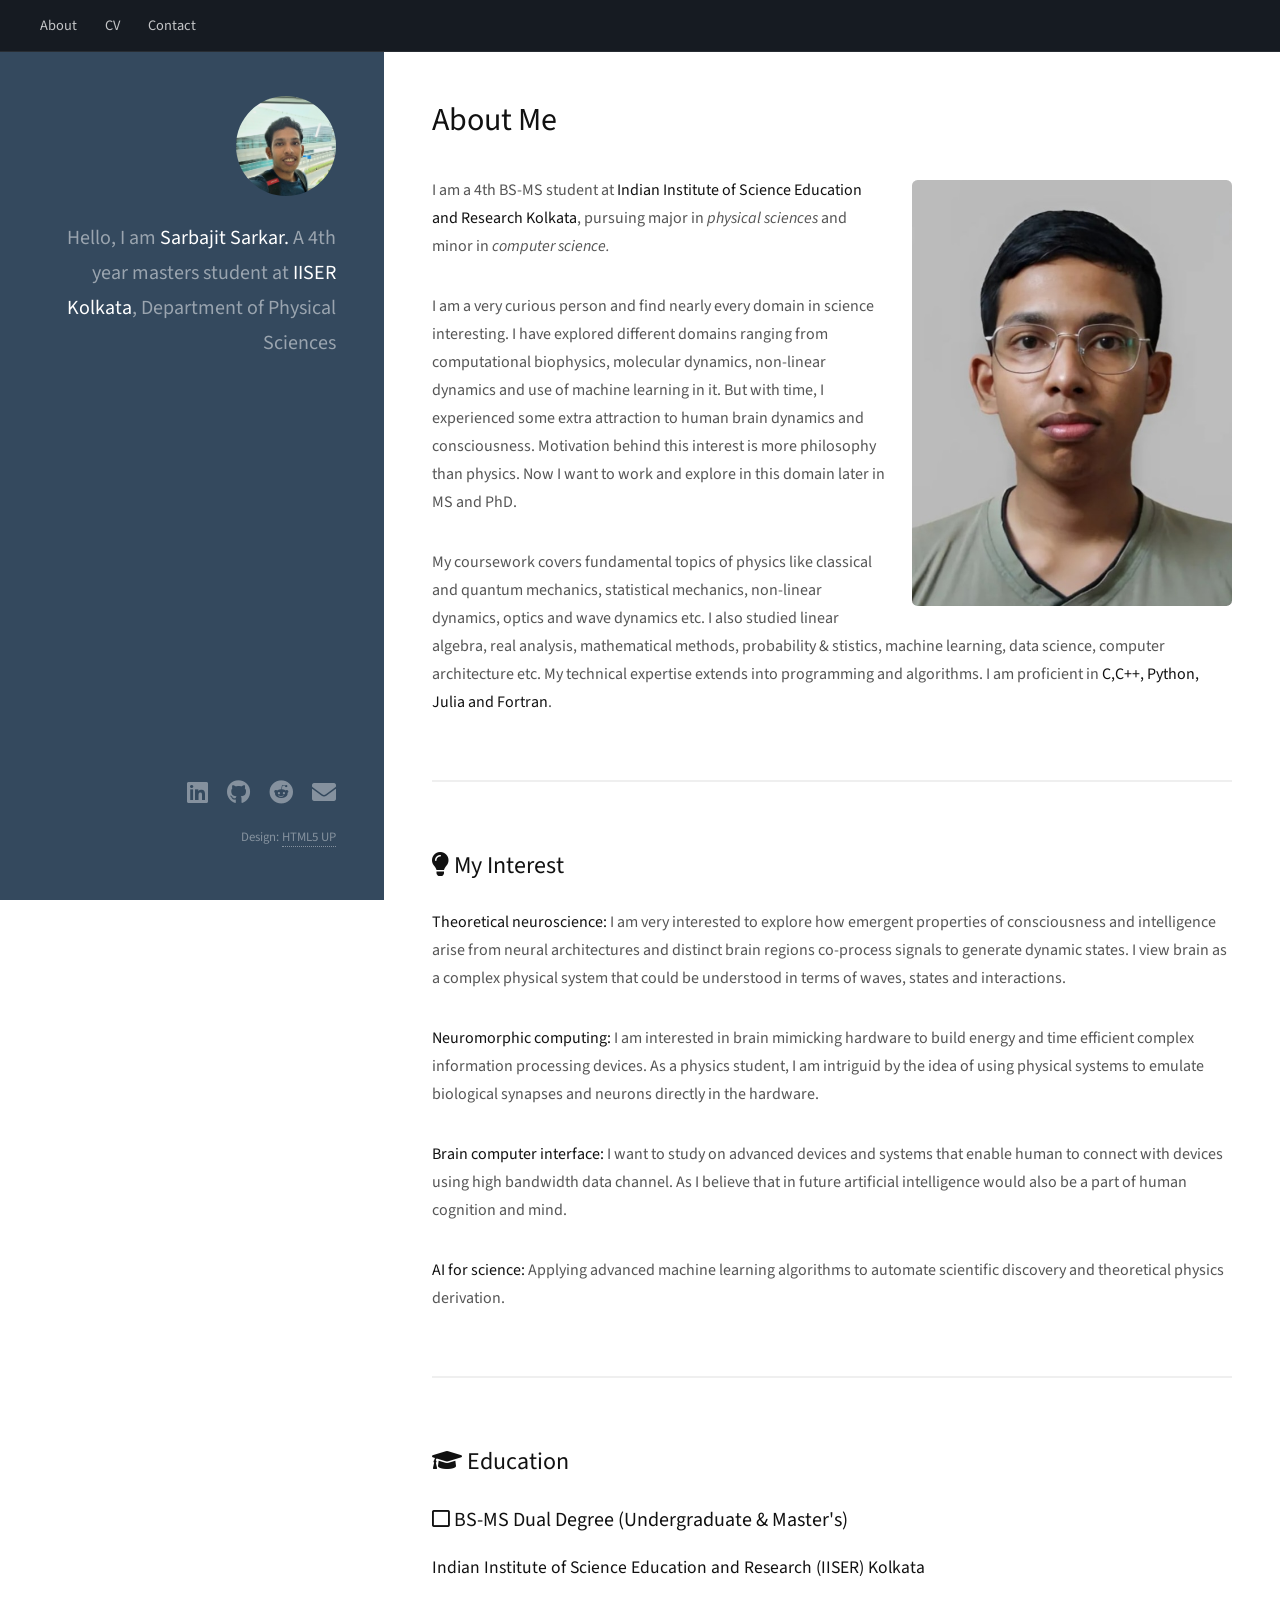
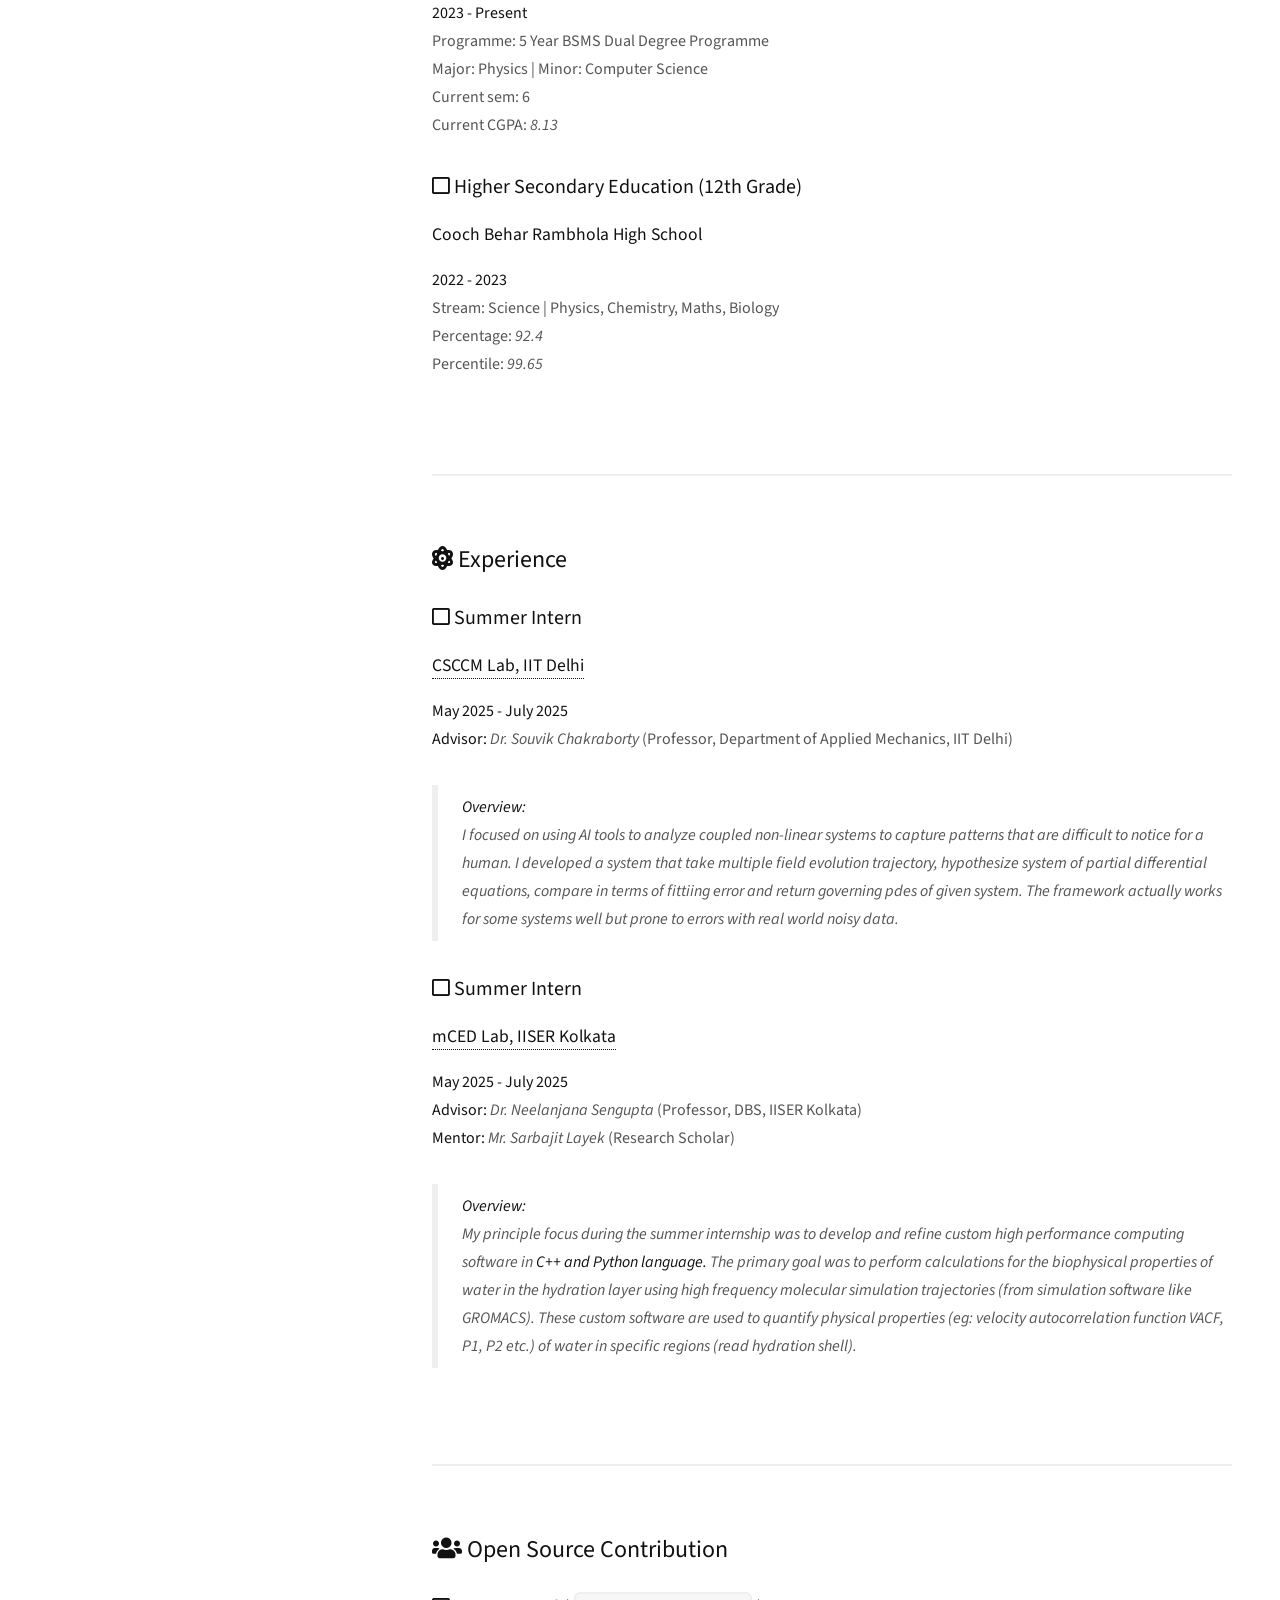
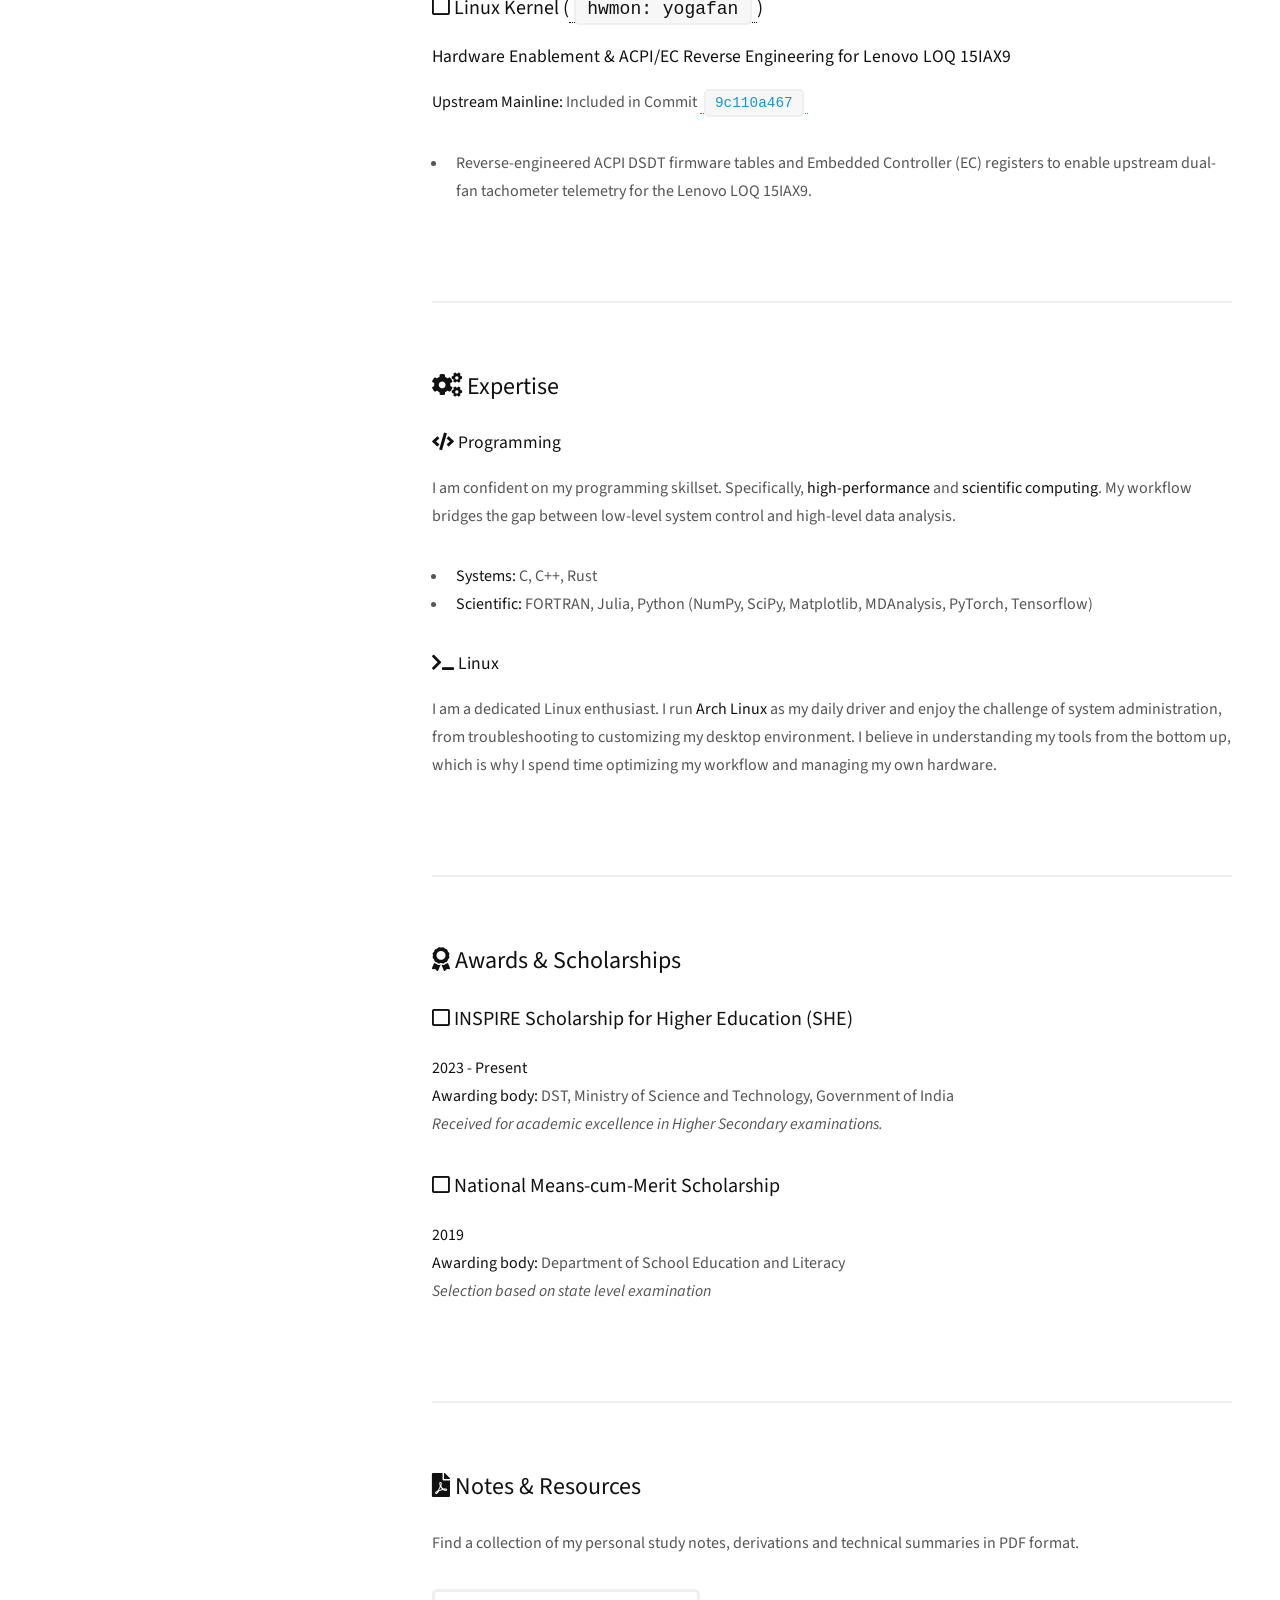
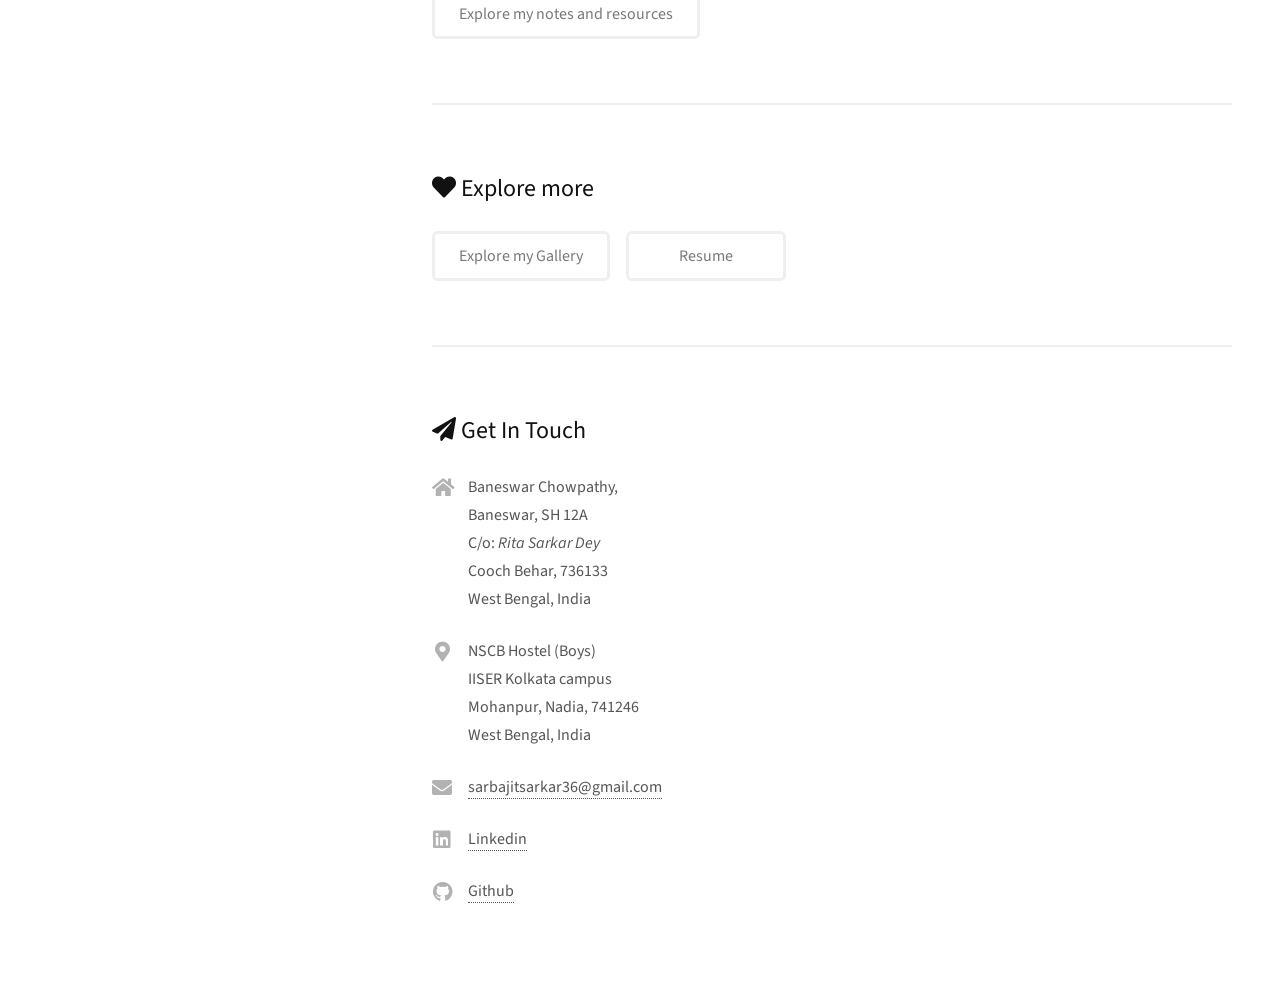
==== commit fd798e14: "Some important css modification" ====
--- a/index.html
+++ b/index.html
@@ -24,10 +24,11 @@
 			</button>
 
 			<ul class="nav-links">
-				<li><a href="#one">About</a></li><!--
+				<li><a href="#aboutme">About</a></li><!--
 				<li><a href="#two">Research</a></li>
 				<li><a href="#three">Publications</a></li>-->
-				<li><a href="CV_SarbajitSarkar.pdf" target="_blank">CV</a></li>
+				<li><a href="CV_SarbajitSarkar.pdf">CV</a></li>
+				<li><a href="#contact">Contact</a></li>
 			</ul>
 		</nav>
 
@@ -46,13 +47,13 @@
 		<!-- Main -->
 			<div id="main">
 
-				<!-- One -->
-					<section id="one">
+				<!-- About Me -->
+					<section id="aboutme">
 						<header class="major">
 							<h2>About Me</h2>
 						</header>
 						<p><a href="images/extra/picture.jpg"><span class="image right"><img src="images/extra/picture.jpg" alt="Profile picture" /></span></a>I am a 4th BS-MS student at <b>Indian Institute of Science Education and Research Kolkata</b>, pursuing major in <em>physical sciences</em> and minor in <em>computer science.</em></p>
-						<p>I am a very curious person and find nearly every domain in science interesting. I have explored different domains ranging from computational biophysics, molecular dynamics, non-linear dynamics and use of machine learning in it. But with time, I experienced some extra attraction to human brain dynamics and consciousness. Reason behind this interest is more philosophy than physics. Now I want to work and explore in this domain later in MS and PhD.</p>
+						<p>I am a very curious person and find nearly every domain in science interesting. I have explored different domains ranging from computational biophysics, molecular dynamics, non-linear dynamics and use of machine learning in it. But with time, I experienced some extra attraction to human brain dynamics and consciousness. Motivation behind this interest is more philosophy than physics. Now I want to work and explore in this domain later in MS and PhD.</p>
 						<p>My coursework covers fundamental topics of physics like classical and quantum mechanics, statistical mechanics, non-linear dynamics, optics and wave dynamics etc. I also studied linear algebra, real analysis, mathematical methods, probability & stistics, machine learning, data science, computer architecture etc.  My technical expertise extends into programming and algorithms. I am proficient in <strong>C,C++, Python, Julia and Fortran</strong>.</p>
 						
 					</section>
@@ -74,92 +75,24 @@
 					</section>
 
 
-				<!-- Expertise -->
-					<section id="expertise">
-
-						<h2 class="icon solid fa-cogs"> Expertise</h2>
-						<div class="row">
-            				<div class="col-12">
-                				<h4 class="icon solid fa-code"> Programming</h4>
-                				<p>
-                					I am confident on my programming skillset. Specifically, <strong>high-performance</strong> and <strong>scientific computing</strong>. My workflow bridges the gap between low-level system control and high-level data analysis.
-            					
-            					<ul>
-                					<li><strong>Systems:</strong> C, C++, Rust</li>
-                					<li><strong>Scientific:</strong> FORTRAN, Julia, Python (NumPy, SciPy, Matplotlib, MDAnalysis, PyTorch, Tensorflow)</li>
-            					</ul>
-								</p>
-            				</div>
-
-							<div class="col-12">
-                				<h4 class="icon solid fa-terminal"> Linux</h4>
-                				<p>
-        							I am a dedicated Linux enthusiast. I run <strong>Arch Linux</strong> as my daily driver and enjoy the challenge of system administration, from troubleshooting to customizing my desktop environment. I believe in understanding my tools from the bottom up, which is why I spend time optimizing my workflow and managing my own hardware.
-								</p>
-            				</div>
-
-							
-        				</div>
-						
-						
-					</section>
-
-				<!-- Experience -->
-					<section id="experience">
-						<h2 class="icon solid fa-atom"> Experience</h2>
-						<div class="row">
-
-							<!-- 2026 Internship -->
-            				<div class="col-12">
-                				<h3 class="icon fa-square"> Summer Intern</h3>
-                				<h4><a href="https://www.csccm.in/"> CSCCM Lab, IIT Delhi</a></h4>
-                				<p>
-                    			<strong>May 2025 - July 2025</strong><br />
-								<b>Advisor:</b> <em>Dr. Souvik Chakraborty</em> (Professor, Department of Applied Mechanics, IIT Delhi) <br />
-								<b>Overview:</b><br />
-								<blockquote>I focused on using AI tools to analyze coupled non-linear systems to capture patterns that are difficult to notice for a human. I developed a system that take multiple field evolution trajectory, hypothesize system of partial differential equations, compare in terms of fittiing error and return governing pdes of given system. The framework actually works for some systems well but prone to errors with real world noisy data.</blockquote>
-								</p>
-            				</div>
-
-							<!-- 2025 Internship -->
-            				<div class="col-12">
-                				<h3 class="icon fa-square"> Summer Intern</h3>
-                				<h4><a href="https://sites.google.com/view/mced-iiserkol/">mCED Lab, IISER Kolkata</a></h4>
-                				<p>
-                    			<strong>May 2025 - July 2025</strong><br />
-								<b>Advisor:</b> <em>Dr. Neelanjana Sengupta</em> (Professor, DBS, IISER Kolkata) <br />
-                    			<b>Mentor:</b> <em>Mr. Sarbajit Layek</em> (Research Scholar) <br />
-								<b>Overview:</b><br />
-								<blockquote>My principle focus during the summer internship was to develop and refine custom high performance computing
-								software in <strong>C++ and Python language.</strong> The primary goal was to perform calculations
-								for the biophysical properties of water in the <em>hydration layer</em> using high frequency molecular 
-								simulation trajectories (from simulation software like <i>GROMACS</i>). These custom software are used to quantify 
-								physical properties (eg: <i>velocity autocorrelation function VACF, P1, P2 etc.</i>) of water in specific regions (read hydration shell).</blockquote>
-								</p>
-            				</div>
-
-        				</div>
-						
-					</section>
-
 				<!-- Education -->
 					<section id="education">
 						<h2 class="icon solid fa-graduation-cap"> Education</h2>
 						<div class="row">
 							<!--<div class="col-12">
                 				<h3 class="icon fa-square"> Masters Project</h3>
-                				<h4>Max  Planck Institute for Biological Cybernetics | University of Tübingen</h4>
+                				<h4>Verguts Lab | Ghent University, Belgium</h4>
                 				<p>
                     			<strong>2027 - 2028</strong><br />
-								As an external Masters student<br />
-                    			Supervisor: <em>Prof. Dr. Zhaoping Li</em> <br/>
+								Visiting Master's Thesis Student (fulfilling the 5th-year MS dissertation requirement for IISER Kolkata)<br />
+                    			Supervisor: <em>Prof. Tom Verguts</em> <br/>
 								Project overview:
 								<blockquote> I want to do a very very good work in my masters project </blockquote>
                 				</p>
             				</div>-->
 
             				<div class="col-12">
-                				<h3 class="icon fa-square"> Undergrad Studies</h3>
+                				<h3 class="icon fa-square"> BS-MS Dual Degree (Undergraduate & Master's)</h3>
                 				<h4>Indian Institute of Science Education and Research (IISER) Kolkata</h4>
                 				<p>
                     			<strong>2023 - Present</strong><br />
@@ -181,6 +114,52 @@
                 				</p>
             				</div>
         				</div>
+
+					</section>
+				<!-- Experience -->
+					<section id="experience">
+						<h2 class="icon solid fa-atom"> Experience</h2>
+						<div class="row">
+
+							<!-- 4th year research project -->
+            				<!--<div class="col-12">
+                				<h3 class="icon fa-square"> Research project</h3>
+                				<p>
+                    			<strong>January 2027 - April 2027</strong><br />
+								<b>Advisor:</b> <em>Prof. Arindam Kundagrami</em> (Professor, Department of Physical Sciences, IISER Kolkata) <br />
+								<b>External Advisor:</b> <em>Prof. Arvind Kumar</em> (Professor, Department of Physical Sciences, KTH) <br />
+								<blockquote><b>Overview:</b><br/> </blockquote>
+								</p>
+            				</div>-->
+
+							<!-- 2026 Internship -->
+            				<div class="col-12">
+                				<h3 class="icon fa-square"> Summer Intern</h3>
+                				<h4><a href="https://www.csccm.in/"> CSCCM Lab, IIT Delhi</a></h4>
+                				<p>
+                    			<strong>May 2025 - July 2025</strong><br />
+								<b>Advisor:</b> <em>Dr. Souvik Chakraborty</em> (Professor, Department of Applied Mechanics, IIT Delhi) <br />
+								<blockquote><b>Overview:</b><br/> I focused on using AI tools to analyze coupled non-linear systems to capture patterns that are difficult to notice for a human. I developed a system that take multiple field evolution trajectory, hypothesize system of partial differential equations, compare in terms of fittiing error and return governing pdes of given system. The framework actually works for some systems well but prone to errors with real world noisy data.</blockquote>
+								</p>
+            				</div>
+
+							<!-- 2025 Internship -->
+            				<div class="col-12">
+                				<h3 class="icon fa-square"> Summer Intern</h3>
+                				<h4><a href="https://sites.google.com/view/mced-iiserkol/">mCED Lab, IISER Kolkata</a></h4>
+                				<p>
+                    			<strong>May 2025 - July 2025</strong><br />
+								<b>Advisor:</b> <em>Dr. Neelanjana Sengupta</em> (Professor, DBS, IISER Kolkata) <br />
+                    			<b>Mentor:</b> <em>Mr. Sarbajit Layek</em> (Research Scholar) <br />
+								<blockquote><b>Overview:</b><br/> My principle focus during the summer internship was to develop and refine custom high performance computing
+								software in <strong>C++ and Python language.</strong> The primary goal was to perform calculations
+								for the biophysical properties of water in the <em>hydration layer</em> using high frequency molecular 
+								simulation trajectories (from simulation software like <i>GROMACS</i>). These custom software are used to quantify 
+								physical properties (eg: <i>velocity autocorrelation function VACF, P1, P2 etc.</i>) of water in specific regions (read hydration shell).</blockquote>
+								</p>
+            				</div>
+
+        				</div>
 						
 					</section>
 
@@ -199,6 +178,37 @@
 								</ul>
 							</div>
 						</div>
+					</section>
+
+
+				<!-- Expertise -->
+					<section id="expertise">
+
+						<h2 class="icon solid fa-cogs"> Expertise</h2>
+						<div class="row">
+            				<div class="col-12">
+                				<h4 class="icon solid fa-code"> Programming</h4>
+                				<p>
+                					I am confident on my programming skillset. Specifically, <strong>high-performance</strong> and <strong>scientific computing</strong>. My workflow bridges the gap between low-level system control and high-level data analysis.
+
+            					<ul>
+                					<li><strong>Systems:</strong> C, C++, Rust</li>
+                					<li><strong>Scientific:</strong> FORTRAN, Julia, Python (NumPy, SciPy, Matplotlib, MDAnalysis, PyTorch, Tensorflow)</li>
+            					</ul>
+								</p>
+            				</div>
+
+							<div class="col-12">
+                				<h4 class="icon solid fa-terminal"> Linux</h4>
+                				<p>
+        							I am a dedicated Linux enthusiast. I run <strong>Arch Linux</strong> as my daily driver and enjoy the challenge of system administration, from troubleshooting to customizing my desktop environment. I believe in understanding my tools from the bottom up, which is why I spend time optimizing my workflow and managing my own hardware.
+								</p>
+            				</div>
+
+
+        				</div>
+
+
 					</section>
 
 				<!-- Awards -->
--- a/assets/css/main.css
+++ b/assets/css/main.css
@@ -76,6 +76,8 @@
 
 	html {
 		box-sizing: border-box;
+		scroll-padding-top: 76px; /* 52px topbar + 24px margin */
+		scroll-behavior: smooth;
 	}
 
 	*, *:before, *:after {
@@ -2094,7 +2096,7 @@
 			}
 
 			.image.thumb:hover:before {
-				background: url("images/overlay.png"), url("images/overlay.png");
+				background: linear-gradient(rgba(52, 73, 94, 1), rgba(52, 73, 94, 1));
 				opacity: 1.0;
 			}
 
@@ -2591,9 +2593,9 @@
 		-webkit-justify-content: space-between;
 		-ms-justify-content: space-between;
 		justify-content: space-between;
-		background-color: #1f1815;
+		background-color: #34495e;
 		background-attachment: scroll,								scroll;
-		background-image: url("images/overlay.png"), url("../../images/bg.jpg");
+		/*background-image: linear-gradient(rgba(52, 73, 94, 1), rgba(52, 73, 94, 1)), url("../../images/bg.jpg");*/
 		background-position: top left,							top left;
 		background-repeat: repeat,								no-repeat;
 		background-size: auto,								150%;
@@ -3077,8 +3079,8 @@
 
 			#footer {
 				background-attachment: scroll;
-				background-color: #1f1815;
-				background-image: url("images/overlay.png"), url("../../images/bg.jpg");
+				background-color: #34495e;
+				/*background-image: linear-gradient(rgba(52, 73, 94, 0.5), rgba(52, 73, 94, 0.5)), url("../../images/bg.jpg");*/
 				background-position: top left,						bottom center;
 				background-repeat: repeat,							no-repeat;
 				background-size: auto,							cover;
